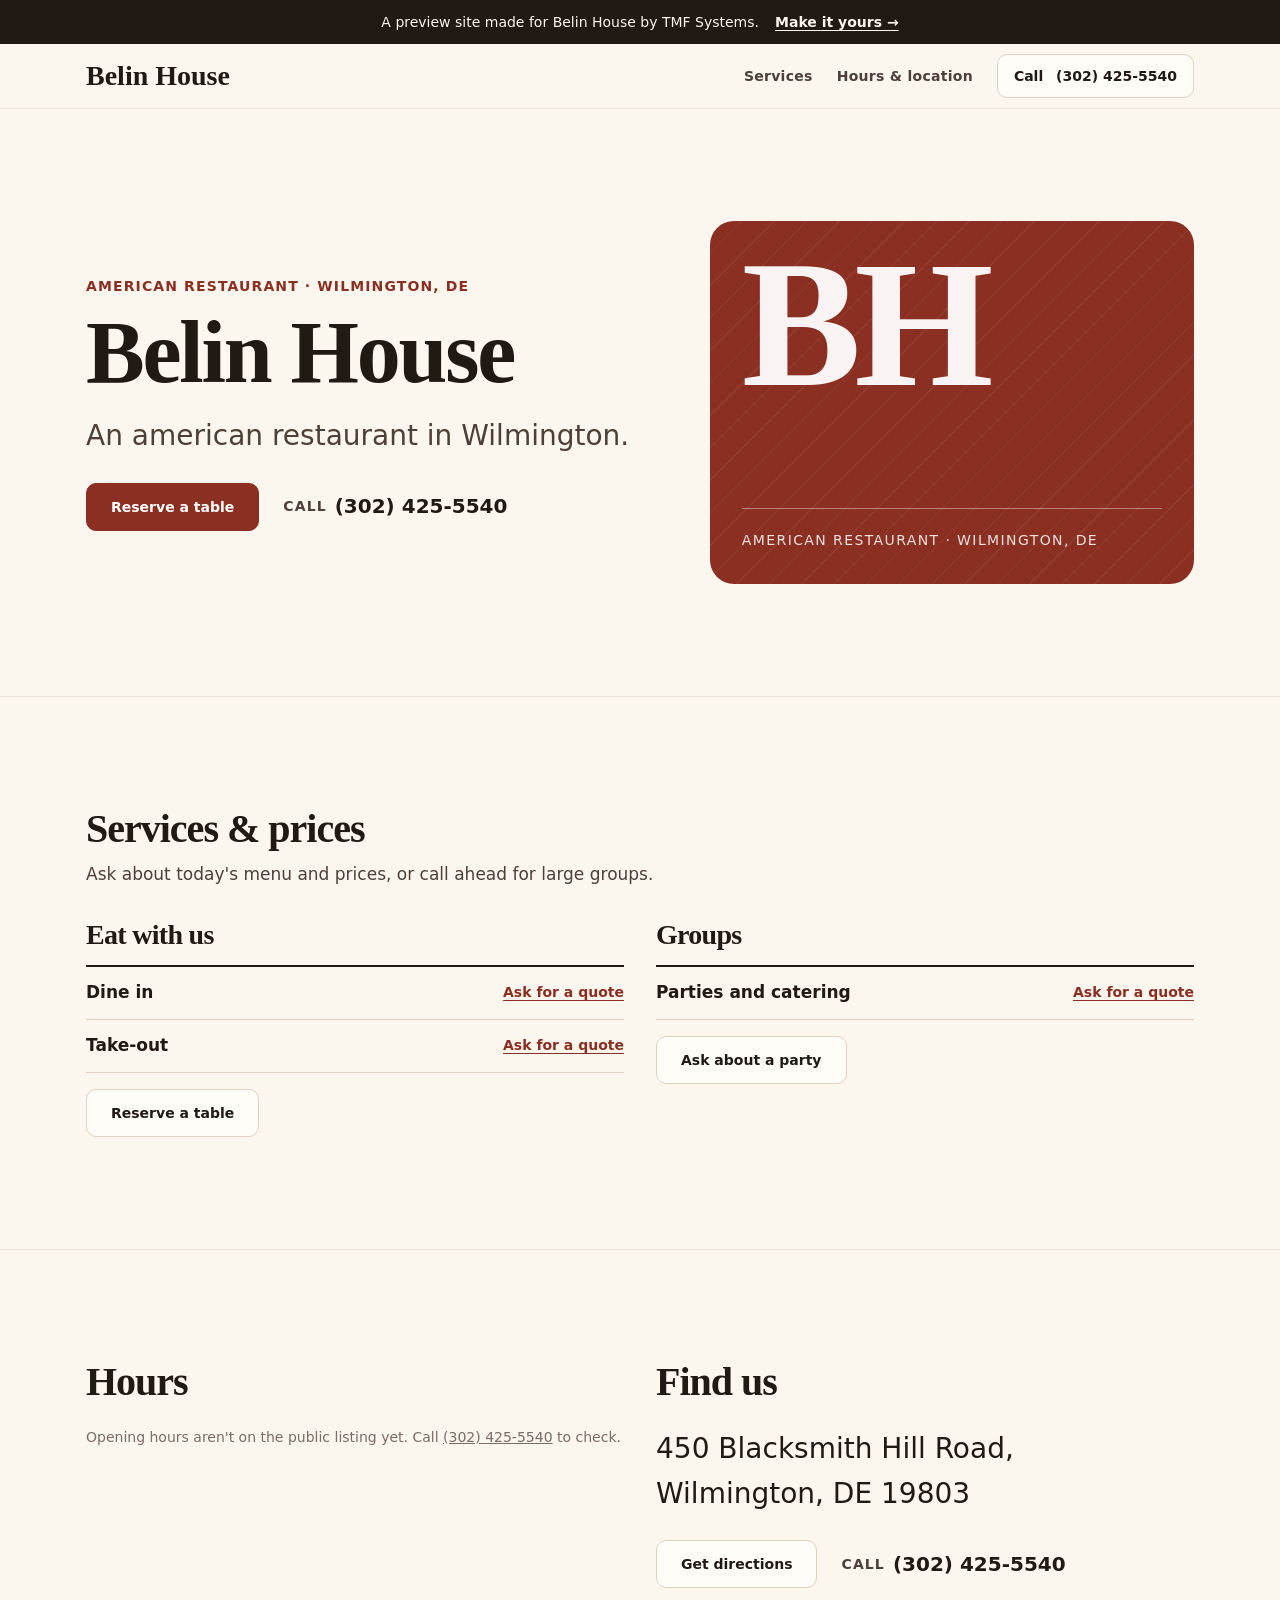
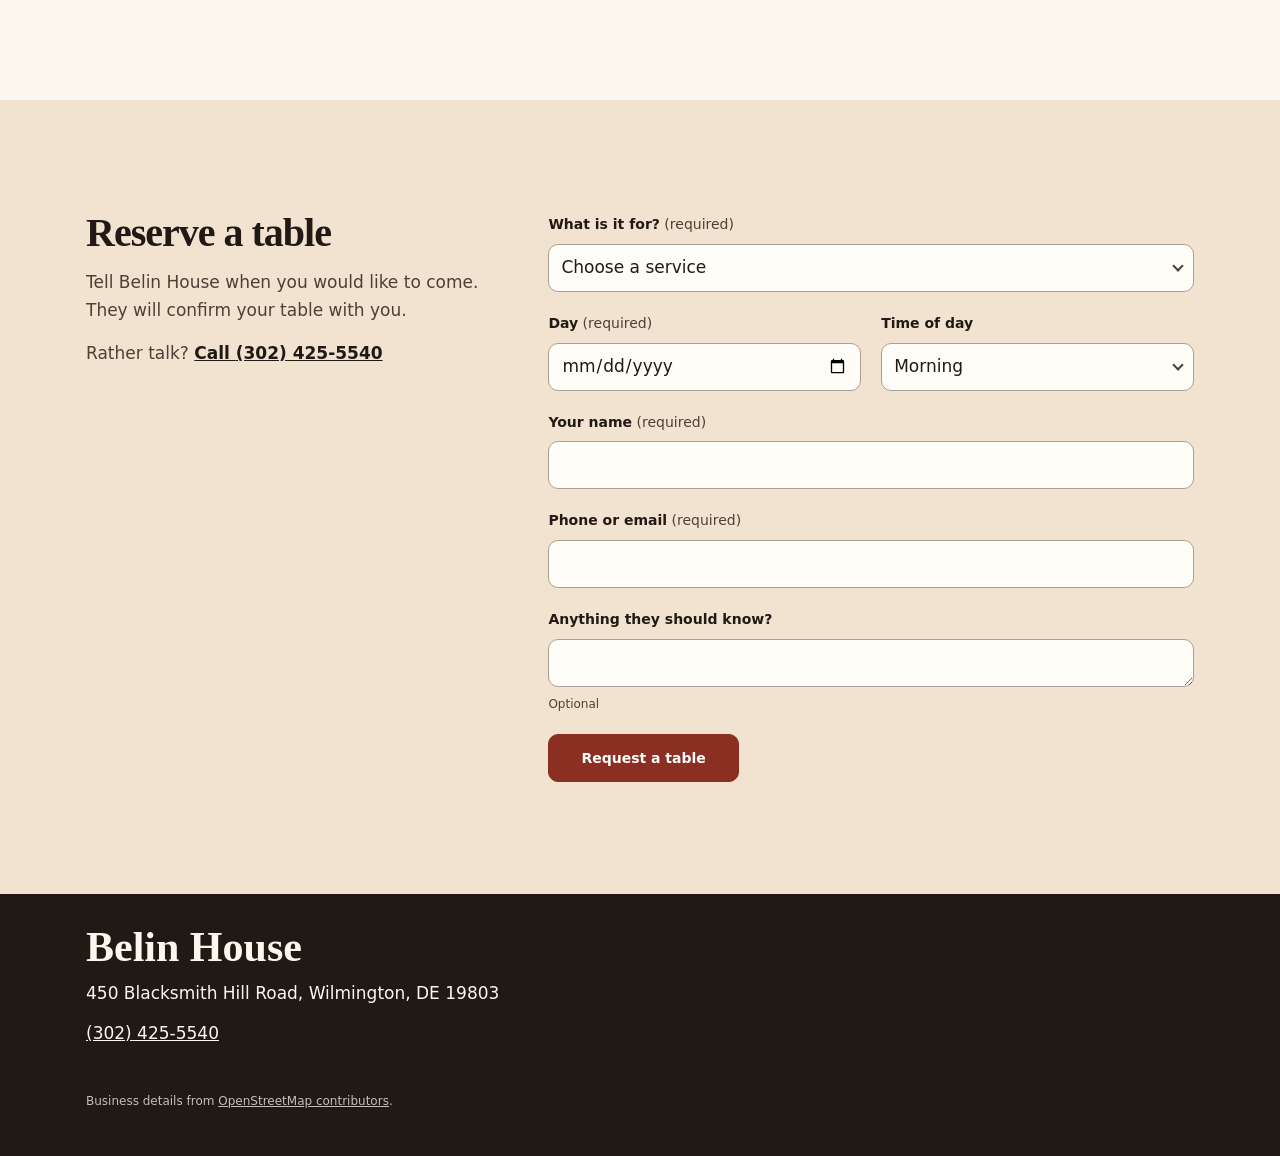
==== belin-house-wilmington/index.html @ ad8a28ee "preview: belin-house-wilmington" ====
<!doctype html>
<html lang="en" data-theme="cafe" style="--lb-accent:#8a2f22;--action-primary:#8a2f22;--action-primary-hover:color-mix(in oklab, #8a2f22, black 14%);--action-primary-active:color-mix(in oklab, #8a2f22, black 24%);--status-info:#8a2f22;--elevation-focus:0 0 0 2px var(--surface-canvas), 0 0 0 4px #8a2f22">
  <head>
    <meta charset="UTF-8" />
    <meta name="viewport" content="width=device-width, initial-scale=1.0" />
    <title>Belin House · American restaurant in Wilmington, DE</title>
    <meta name="description" content="Belin House — An american restaurant in Wilmington. Call (302) 425-5540." />
    <meta property="og:title" content="Belin House" />
    <meta property="og:description" content="Belin House — An american restaurant in Wilmington. Call (302) 425-5540." />
    <meta property="og:type" content="website" />
    <meta name="theme-color" content="#8a2f22" />
    <meta name="robots" content="noindex" />
    <script type="application/ld+json">{"@context":"https://schema.org","@type":"LocalBusiness","name":"Belin House","telephone":"(302) 425-5540","address":{"@type":"PostalAddress","streetAddress":"450 Blacksmith Hill Road","addressLocality":"Wilmington","addressRegion":"DE","postalCode":"19803","addressCountry":"US"},"geo":{"@type":"GeoCoordinates","latitude":39.778536,"longitude":-75.576394},"openingHours":"11:00-15:00"}</script>
    <script type="module" crossorigin src="./assets/index-DdgshmvF.js"></script>
    <link rel="stylesheet" crossorigin href="./assets/index-D8uFccmZ.css">
  </head>
  <body>
    <div id="root"><div class="lb-preview" role="note"><span>A preview site made for <!-- -->Belin House<!-- --> by <!-- -->TMF Systems<!-- -->.</span><a href="mailto:tmfsystems@outlook.com?subject=My%20new%20site%3A%20Belin%20House">Make it yours →</a></div><header class="lb-header"><div class="lb-wrap lb-header-row"><a class="lb-brand" href="#top">Belin House</a><nav aria-label="Sections" class="lb-nav"><a href="#services">Services</a><a href="#visit">Hours &amp; location</a></nav><a class="dl-button lb-header-call" data-variant="secondary" href="tel:+13024255540" aria-label="Call (302) 425-5540">Call<span class="lb-num"> <!-- -->(302) 425-5540</span></a></div></header><main id="top"><section class="lb-hero no-photo" aria-labelledby="hero-title"><div class="lb-wrap lb-hero-grid"><div class="lb-hero-copy"><p class="lb-eyebrow">American restaurant<!-- --> · <!-- -->Wilmington, DE</p><h1 id="hero-title">Belin House</h1><p class="lb-lede">An american restaurant in Wilmington.</p><div class="lb-actions"><a class="dl-button" data-variant="primary" href="#book">Reserve a table</a><a class="lb-phone" href="tel:+13024255540"><span>Call</span> <!-- -->(302) 425-5540</a></div></div><div class="lb-hero-mark" aria-hidden="true"><span class="lb-monogram">BH</span><div class="lb-mark-facts"><small>American restaurant<!-- --> · <!-- -->Wilmington, DE</small></div></div></div></section><section id="services" class="lb-section" aria-labelledby="services-title"><div class="lb-wrap"><div class="lb-section-head"><h2 id="services-title">Services &amp; prices</h2><p class="lb-note">Ask about today&#x27;s menu and prices, or call ahead for large groups.</p></div><div class="lb-groups"><div class="lb-group"><h3>Eat with us</h3><ul class="lb-rows"><li><div><span class="lb-row-name">Dine in</span></div><a class="lb-quote" href="tel:+13024255540">Ask for a quote</a></li><li><div><span class="lb-row-name">Take-out</span></div><a class="lb-quote" href="tel:+13024255540">Ask for a quote</a></li></ul><a class="dl-button" data-variant="secondary" href="#book" data-service="Eat with us">Reserve a table</a></div><div class="lb-group"><h3>Groups</h3><ul class="lb-rows"><li><div><span class="lb-row-name">Parties and catering</span></div><a class="lb-quote" href="tel:+13024255540">Ask for a quote</a></li></ul><a class="dl-button" data-variant="secondary" href="#book" data-service="Groups">Ask about a party</a></div></div></div></section><section id="visit" class="lb-section lb-visit" aria-labelledby="visit-title"><div class="lb-wrap lb-visit-grid"><div><h2 id="visit-title">Hours</h2><p class="lb-missing">Opening hours aren&#x27;t on the public listing yet. <!-- -->Call <a href="tel:+13024255540">(302) 425-5540</a> to check.</p></div><div><h2>Find us</h2><p class="lb-address">450 Blacksmith Hill Road, Wilmington, DE 19803</p><div class="lb-actions"><a class="dl-button" data-variant="secondary" href="https://www.google.com/maps/search/?api=1&amp;query=Belin%20House%20450%20Blacksmith%20Hill%20Road%2C%20Wilmington%2C%20DE%2019803" target="_blank" rel="noopener">Get directions</a><a class="lb-phone" href="tel:+13024255540"><span>Call</span> <!-- -->(302) 425-5540</a></div></div></div></section><section id="book" class="lb-section lb-book" aria-labelledby="book-title"><div class="lb-wrap lb-book-grid"><div><h2 id="book-title">Reserve a table</h2><p>Tell Belin House when you would like to come. They will confirm your table with you.</p><p class="lb-fallback">Rather talk? <a href="tel:+13024255540">Call <!-- -->(302) 425-5540</a></p></div><form class="lb-form" noValidate=""><div class="dl-form-field" data-required=""><label for="_R_db_">What is it for?</label><div class="dl-select"><select id="_R_db_"><option value="" selected="">Choose a service</option><option>Dine in</option><option>Take-out</option><option>Parties and catering</option></select></div></div><div class="lb-form-pair"><div class="dl-form-field" data-required=""><label for="_R_4lb_">Day</label><input class="dl-input" type="date" id="_R_4lb_" value=""/></div><div class="dl-form-field"><label for="_R_8lb_">Time of day</label><div class="dl-select"><select id="_R_8lb_"><option selected="">Morning</option><option>Afternoon</option><option>Evening</option></select></div></div></div><div class="dl-form-field" data-required=""><label for="_R_tb_">Your name</label><input class="dl-input" autoComplete="name" id="_R_tb_" value=""/></div><div class="dl-form-field" data-required=""><label for="_R_15b_">Phone or email</label><input class="dl-input" autoComplete="tel" inputMode="tel" id="_R_15b_" value=""/></div><div class="dl-form-field"><label for="_R_1db_">Anything they should know?</label><textarea class="dl-textarea" rows="3" id="_R_1db_" aria-describedby="_R_1db_-hint"></textarea><p class="dl-form-field-hint" id="_R_1db_-hint">Optional</p></div><button class="dl-button" data-variant="primary" type="submit">Request a table</button></form></div></section></main><footer class="lb-footer"><div class="lb-wrap lb-footer-grid"><div><p class="lb-brand">Belin House</p><p>450 Blacksmith Hill Road, Wilmington, DE 19803</p><p><a href="tel:+13024255540">(302) 425-5540</a></p></div><p class="lb-sources">Business details from <span><a href="https://www.openstreetmap.org/way/1054022307" rel="noopener">OpenStreetMap contributors</a></span>.</p></div></footer><nav class="lb-sticky" aria-label="Quick actions"><a class="dl-button" data-variant="primary" href="#book">Reserve</a><a class="dl-button" data-variant="secondary" href="tel:+13024255540">Call</a></nav></div>
    <script id="site-data" type="application/json">{"slug":"belin-house-wilmington","name":"Belin House","kind":"American restaurant","tagline":"An american restaurant in Wilmington.","area":"Wilmington, DE","theme":"cafe","accent":"#8a2f22","phone":"(302) 425-5540","address":{"street":"450 Blacksmith Hill Road","city":"Wilmington","region":"DE","postcode":"19803"},"geo":{"lat":39.778536,"lon":-75.576394},"hours":[],"openingHoursSpec":"11:00-15:00","services":[{"group":"Eat with us","items":[{"name":"Dine in"},{"name":"Take-out"}],"cta":"Reserve a table"},{"group":"Groups","items":[{"name":"Parties and catering"}],"cta":"Ask about a party"}],"servicesDrafted":true,"quoteNote":"Ask about today's menu and prices, or call ahead for large groups.","action":{"label":"Reserve a table","short":"Reserve","heading":"Reserve a table","intro":"Tell {name} when you would like to come. They will confirm your table with you.","submit":"Request a table","need":"What is it for?"},"reviews":[],"socials":[],"mode":"preview","claim":{"label":"Make it yours →","href":"mailto:tmfsystems@outlook.com?subject=My%20new%20site%3A%20Belin%20House","by":"TMF Systems"},"sources":[{"label":"OpenStreetMap contributors","url":"https://www.openstreetmap.org/way/1054022307"}],"builtAt":"2026-10-07"}</script>
  </body>
</html>
---- belin-house-wilmington/assets/index-D8uFccmZ.css ----
:root{--lightningcss-light:initial;--lightningcss-dark: ;color-scheme:light;--surface-canvas:#fbf7f2;--surface-base:#fff;--surface-raised:#fff;--surface-overlay:#fff;--text-primary:#2a211b;--text-secondary:#665948;--text-muted:#97897a;--text-disabled:#bfb2a2;--text-inverse:#fbf7f2;--text-on-raised:#2a211b;--border-subtle:#ebe1d5;--border-default:#dfd3c4;--border-strong:oklab(71.8404% .0076531 .0211141);--action-primary:#b4552e;--action-primary-text:#fff;--action-primary-hover:#9c4826;--action-primary-active:#843c1f;--action-secondary:#fff;--action-secondary-text:#2a211b;--action-destructive:#a83226;--action-destructive-text:#fff;--status-success:#2f6b45;--status-warning:#8a5a00;--status-error:#a83226;--status-info:#b4552e;--space-1:4px;--space-2:8px;--space-3:12px;--space-4:16px;--space-5:20px;--space-6:24px;--space-7:32px;--space-8:32px;--radius-small:8px;--radius-medium:16px;--radius-large:16px;--radius-pill:9999px;--type-display:64px;--type-title:26px;--type-heading:20px;--type-body:16px;--type-label:13px;--type-caption:12px;--type-leading-body:1.65;--type-leading-tight:1.2;--type-tracking-display:-.01em;--type-font-display:"Figtree", system-ui, -apple-system, "Segoe UI", sans-serif;--type-font-body:"Figtree", system-ui, -apple-system, "Segoe UI", sans-serif;--type-font-mono:"IBM Plex Mono", ui-monospace, "SF Mono", Menlo, Consolas, monospace;--elevation-flat:none;--elevation-ring:0 0 0 1px #dfd3c4;--elevation-raised:0 1px 2px #2a211b0d, 0 8px 24px #2a211b12;--elevation-focus:0 0 0 2px #fbf7f2, 0 0 0 4px #b4552e;--motion-fast:.16s;--motion-base:.26s;--motion-easing:ease-out;--control-height:40px;--row-height:48px;--panel-padding:24px;--layout-container-max:1200px;--layout-gutter-desktop:40px;--layout-gutter-tablet:32px;--layout-gutter-phone:20px;--layout-section-y-desktop:72px;--layout-section-y-tablet:56px;--layout-section-y-phone:40px;--stroke-width:1px;--stroke-strong:2px;--stroke-color:#dfd3c4;--shadow-signature:none;--shadow-signature-hover:none;--effect-blur:none;--effect-glow:none;--viz-1:#b4552e;--viz-2:#22a086;--viz-3:#8f931f;--viz-4:#862dd2;--viz-5:#d22da2;--viz-6:#27a022;--viz-grid:#ebe1d5;--viz-axis:#97897a;--icon-size-small:16px;--icon-size-medium:20px;--icon-size-large:24px;--icon-stroke:1.75;--bg:#fbf7f2;--surface:#fff;--surface-warm:#fff;--fg:#2a211b;--fg-2:#665948;--muted:#97897a;--meta:#bfb2a2;--border:#dfd3c4;--border-soft:#ebe1d5;--accent:#b4552e;--accent-on:#fff;--accent-hover:#9c4826;--accent-active:#843c1f;--success:#2f6b45;--warn:#8a5a00;--danger:#a83226;--font-display:"Figtree", system-ui, -apple-system, "Segoe UI", sans-serif;--font-body:"Figtree", system-ui, -apple-system, "Segoe UI", sans-serif;--font-mono:"IBM Plex Mono", ui-monospace, "SF Mono", Menlo, Consolas, monospace;--text-xs:12px;--text-sm:13px;--text-base:16px;--text-lg:17px;--text-xl:20px;--text-2xl:26px;--text-3xl:36px;--text-4xl:64px;--leading-body:1.65;--leading-tight:1.2;--tracking-display:-.01em;--space-12:48px;--radius-sm:8px;--radius-md:16px;--radius-lg:16px;--elev-flat:none;--elev-ring:0 0 0 1px #dfd3c4;--elev-raised:0 1px 2px #2a211b0d, 0 8px 24px #2a211b12;--focus-ring:0 0 0 2px #fbf7f2, 0 0 0 4px #b4552e;--ease-standard:ease-out;--container-max:1200px;--container-gutter-desktop:40px;--container-gutter-tablet:32px;--container-gutter-phone:20px;--section-y-desktop:72px;--section-y-tablet:56px;--section-y-phone:40px}*,:before,:after{box-sizing:border-box}:where(html){color-scheme:inherit;-webkit-text-size-adjust:100%}:where(body){background:var(--surface-canvas);color:var(--text-primary);font-family:var(--type-font-body);font-size:var(--type-body);line-height:var(--type-leading-body);margin:0}:where(h1,h2,h3,h4){font-family:var(--type-font-display);line-height:var(--type-leading-tight);margin:0}:where(h1){font-size:var(--type-title);letter-spacing:var(--type-tracking-display)}:where(h2){font-size:var(--type-heading)}:where(h3,h4){font-size:var(--type-body);font-weight:600}:where(p){margin:0}:where(code,kbd,pre){font-family:var(--type-font-mono)}:where(:focus-visible){outline:2px solid var(--action-primary);outline-offset:2px}:where(.dl-visually-hidden){clip:rect(0 0 0 0);white-space:nowrap;width:1px;height:1px;margin:-1px;position:absolute;overflow:hidden}.dl-num{font-variant-numeric:tabular-nums}@media (prefers-reduced-motion:reduce){*,:before,:after{scroll-behavior:auto!important;transition-duration:.01ms!important;animation-duration:.01ms!important;animation-iteration-count:1!important}}.dl-accordion{interpolate-size:allow-keywords;border:var(--stroke-width) solid var(--stroke-color);border-radius:var(--radius-medium);background:var(--surface-base);min-width:0;box-shadow:var(--shadow-signature);--_rule:var(--border-subtle);display:grid;overflow:clip}.dl-accordion[data-variant=flush]{border-width:var(--stroke-width) 0;box-shadow:none;background:0 0;border-radius:0}.dl-accordion>details+details{border-top:var(--stroke-width) solid var(--_rule)}.dl-accordion summary{justify-content:space-between;align-items:center;gap:var(--space-3);min-height:var(--control-height);padding:var(--space-3) var(--space-4);color:var(--text-primary);cursor:pointer;transition:background-color var(--motion-fast) var(--motion-easing);font-weight:600;list-style:none;display:flex}.dl-accordion summary::-webkit-details-marker{display:none}.dl-accordion summary:after{content:"";width:.5em;height:.5em;transition:transform var(--motion-base) var(--motion-easing);border-bottom:2px solid;border-right:2px solid;flex:none;transform:translateY(-25%)rotate(45deg)}.dl-accordion details[open]>summary:after{transform:translateY(25%)rotate(-135deg)}.dl-accordion summary:hover{background:var(--surface-raised)}.dl-accordion summary:focus-visible{outline:2px solid var(--action-primary);outline-offset:-2px}.dl-accordion-meta{text-align:end;color:var(--text-secondary);font-weight:400;font-size:var(--type-label);flex:1}.dl-accordion-body{gap:var(--space-3);padding:0 var(--space-4) var(--space-4);color:var(--text-secondary);max-width:70ch;display:grid}.dl-accordion details::details-content{block-size:0;transition:block-size var(--motion-base) var(--motion-easing), content-visibility var(--motion-base) allow-discrete;overflow:clip}.dl-accordion details[open]::details-content{block-size:auto}@media (pointer:coarse){.dl-accordion summary{min-height:max(44px, var(--control-height))}}@container not style(--stroke-width:1px){.dl-accordion{--_rule:var(--stroke-color)}}@container not style(--effect-glow:none){.dl-accordion summary:focus-visible{box-shadow:inset var(--effect-glow)}}.dl-activity-feed{--_rule:var(--border-subtle);gap:var(--space-3);min-width:0;display:grid}.dl-activity-feed>header{justify-content:space-between;align-items:center;gap:var(--space-2) var(--space-3);flex-wrap:wrap;display:flex}.dl-activity-feed>header :where(h2,h3){font-size:var(--type-heading)}.dl-activity-feed [role=feed]{min-width:0;margin:0;padding:0;display:grid}.dl-activity-feed [role=feed][aria-busy=true]{cursor:progress}.dl-activity-item{gap:var(--space-1) var(--space-3);padding:var(--space-3);border-radius:var(--radius-small);color:var(--text-primary);grid-template-columns:auto minmax(0,1fr);display:grid;position:relative}.dl-activity-item+.dl-activity-item{border-top:var(--stroke-width) solid var(--_rule)}.dl-activity-item:focus-visible{outline:2px solid var(--action-primary);outline-offset:-2px;background:var(--surface-raised)}.dl-activity-item:hover{background:color-mix(in oklab, var(--surface-raised) 60%, transparent)}.dl-activity-item[data-unread]:before{content:"";left:0;top:var(--space-3);bottom:var(--space-3);border-radius:var(--radius-pill);background:var(--action-primary);width:2px;position:absolute}.dl-activity-item .dl-activity-avatar{width:var(--control-height);height:var(--control-height);background:var(--surface-raised);color:var(--text-primary);font-size:var(--type-caption);text-transform:uppercase;border:var(--stroke-width) solid var(--_rule);border-radius:50%;grid-row:span 3;place-items:center;font-weight:600;display:grid}.dl-activity-item .dl-activity-avatar[data-kind=system]{background:color-mix(in oklab, var(--action-primary) 14%, var(--surface-base))}.dl-activity-item .dl-activity-avatar[data-kind=error]{background:color-mix(in oklab, var(--status-error) 16%, var(--surface-base))}.dl-activity-item .dl-activity-text{overflow-wrap:anywhere;min-width:0}.dl-activity-item .dl-activity-text strong{font-weight:600}.dl-activity-item .dl-activity-text a{color:var(--text-primary);text-decoration:underline;-webkit-text-decoration-color:var(--border-strong);text-decoration-color:var(--border-strong);text-underline-offset:.2em}.dl-activity-item .dl-activity-text a:hover{text-decoration-color:currentColor}.dl-activity-item .dl-activity-meta{gap:var(--space-1) var(--space-2);font-size:var(--type-caption);color:var(--text-secondary);flex-wrap:wrap;display:flex}.dl-activity-item time{font-variant-numeric:tabular-nums}.dl-activity-item .dl-activity-quote{margin:var(--space-1) 0 0;padding:var(--space-2) var(--space-3);border-left:max(2px, var(--stroke-width)) solid var(--stroke-color);border-radius:0 var(--radius-small) var(--radius-small) 0;background:var(--surface-base);color:var(--text-secondary);overflow-wrap:anywhere}.dl-activity-feed .dl-activity-more{justify-self:center}.dl-activity-feed[data-density=compact] .dl-activity-item{padding:var(--space-2)}.dl-activity-feed[data-density=compact] .dl-activity-avatar{width:var(--space-6);height:var(--space-6);grid-row:span 2}@media (pointer:coarse){.dl-activity-item{min-height:44px}}@media (width<=480px){.dl-activity-feed .dl-activity-more{justify-self:stretch}}.dl-activity-feed [data-feed-more][hidden]{display:none}@container not style(--stroke-width:1px){.dl-activity-feed{--_rule:var(--stroke-color)}}@container not style(--effect-glow:none){.dl-activity-item:focus-visible{box-shadow:inset var(--effect-glow)}}.dl-aspect-ratio{--_ratio:16 / 9;aspect-ratio:var(--_ratio);background:var(--surface-base);inline-size:100%;color:var(--text-secondary);border-radius:var(--radius-medium);text-align:center;place-items:center;margin:0;display:grid;position:relative;overflow:hidden}.dl-aspect-ratio>:is(img,video,iframe,svg,canvas,picture,object){object-fit:cover;border:0;block-size:100%;inline-size:100%;position:absolute;inset:0}.dl-aspect-ratio>picture>img{object-fit:cover;block-size:100%;inline-size:100%}.dl-aspect-ratio[data-fit=contain]>:is(img,video,picture>img){object-fit:contain}.dl-aspect-ratio[data-ratio="1:1"]{--_ratio:1}.dl-aspect-ratio[data-ratio="4:3"]{--_ratio:4 / 3}.dl-aspect-ratio[data-ratio="3:2"]{--_ratio:3 / 2}.dl-aspect-ratio[data-ratio="16:9"]{--_ratio:16 / 9}.dl-aspect-ratio[data-ratio="21:9"]{--_ratio:21 / 9}.dl-aspect-ratio[data-ratio="3:4"]{--_ratio:3 / 4}.dl-aspect-ratio[data-ratio="9:16"]{--_ratio:9 / 16}.dl-aspect-ratio[data-radius=none]{border-radius:0}.dl-aspect-ratio[data-radius=large]{border-radius:var(--radius-large)}.dl-aspect-ratio:not(:has(>:is(img,video,iframe,svg,canvas,picture,object))){border:var(--stroke-width) dashed var(--border-strong);padding:var(--space-4);font-size:var(--type-label)}.dl-aspect-ratio>iframe:focus-visible,.dl-aspect-ratio>video:focus-visible{outline:2px solid var(--action-primary);outline-offset:-2px}@container not style(--stroke-width:1px){.dl-aspect-ratio{outline:var(--stroke-width) solid var(--stroke-color);outline-offset:calc(-1 * var(--stroke-width))}.dl-aspect-ratio:not(:has(>:is(img,video,iframe,svg,canvas,picture,object))){border-color:var(--stroke-color);outline:0}}@container not style(--shadow-signature:none){.dl-aspect-ratio{box-shadow:var(--shadow-signature)}}.dl-avatar{--_size:var(--control-height);--_tone:var(--action-primary);width:var(--_size);height:var(--_size);background:color-mix(in oklab, var(--_tone) 18%, var(--surface-raised));color:var(--text-primary);font-family:var(--type-font-body);font-size:var(--type-label);text-transform:uppercase;-webkit-user-select:none;user-select:none;vertical-align:middle;border-radius:50%;flex:none;place-items:center;font-weight:600;line-height:1;display:inline-grid;position:relative}.dl-avatar>img{object-fit:cover;border-radius:50%;grid-area:1/1;width:100%;height:100%}.dl-avatar>.dl-avatar-initials{grid-area:1/1}.dl-avatar[data-fallback]>img{display:none}.dl-avatar[data-size=small]{--_size:var(--space-6);font-size:var(--type-caption)}.dl-avatar[data-size=large]{--_size:calc(var(--control-height) + var(--space-5));font-size:var(--type-body)}.dl-avatar[data-shape=square],.dl-avatar[data-shape=square]>img{border-radius:var(--radius-medium)}.dl-avatar[data-tone=success]{--_tone:var(--status-success)}.dl-avatar[data-tone=warning]{--_tone:var(--status-warning)}.dl-avatar[data-tone=error]{--_tone:var(--status-error)}.dl-avatar[data-tone=info]{--_tone:var(--status-info)}.dl-avatar[data-tone=neutral]{--_tone:var(--text-muted)}.dl-avatar[data-status]:after{content:"";width:calc(var(--_size) / 4);height:calc(var(--_size) / 4);min-width:var(--space-2);min-height:var(--space-2);border:2px solid var(--surface-raised);background:var(--text-muted);border-radius:50%;position:absolute;bottom:0;right:0}.dl-avatar[data-status=online]:after{background:var(--status-success)}.dl-avatar[data-status=busy]:after{background:var(--status-error)}.dl-avatar[data-status=away]:after{background:var(--status-warning)}.dl-avatar-group{flex-wrap:nowrap;align-items:center;display:inline-flex}.dl-avatar-group>.dl-avatar{box-shadow:0 0 0 2px var(--surface-raised)}.dl-avatar-group>.dl-avatar+.dl-avatar{margin-inline-start:calc(var(--space-2) * -1)}.dl-avatar-group>.dl-avatar[data-more]{--_tone:var(--text-muted);font-variant-numeric:tabular-nums;text-transform:none}@container not style(--stroke-width:1px){.dl-avatar{box-shadow:0 0 0 calc(var(--stroke-width) - 1px) var(--stroke-color)}}.dl-badge{--_tone:var(--text-muted);max-width:100%;padding:var(--space-1) var(--space-2);border:var(--stroke-width) solid color-mix(in oklab, var(--_tone) 35%, transparent);border-radius:var(--radius-pill);background:color-mix(in oklab, var(--_tone) 12%, var(--surface-raised));color:color-mix(in oklab, var(--_tone) 40%, var(--text-primary));font-family:var(--type-font-body);font-size:var(--type-caption);white-space:nowrap;text-overflow:ellipsis;vertical-align:middle;font-weight:600;line-height:1;display:inline-block;overflow:hidden}.dl-badge[data-tone=info]{--_tone:var(--status-info)}.dl-badge[data-tone=success]{--_tone:var(--status-success)}.dl-badge[data-tone=warning]{--_tone:var(--status-warning)}.dl-badge[data-tone=error]{--_tone:var(--status-error)}.dl-badge[data-tone=accent]{--_tone:var(--action-primary)}.dl-badge[data-variant=outline]{border-color:var(--_tone);background:0 0}.dl-badge[data-dot]:before{content:"";vertical-align:middle;width:var(--space-2);height:var(--space-2);margin-inline-end:var(--space-1);background:var(--_tone);border-radius:50%;margin-top:-2px;display:inline-block}.dl-badge[data-count]{--_tone:var(--action-primary);text-align:center;min-width:var(--space-5);padding:var(--space-1);background:var(--action-primary);border-color:var(--action-primary);color:var(--action-primary-text);font-variant-numeric:tabular-nums}@container not style(--stroke-width:1px){.dl-badge,.dl-badge[data-variant],.dl-badge[data-count]{border-color:var(--stroke-color)}}.dl-banner{--_accent:var(--status-info);align-items:flex-start;gap:var(--space-3);padding:var(--space-3) var(--space-3) var(--space-3) var(--space-4);border:var(--stroke-width) solid color-mix(in oklab, var(--_accent) 45%, var(--border-default));border-radius:var(--radius-medium);background:color-mix(in oklab, var(--_accent) 9%, var(--surface-base));color:var(--text-primary);box-shadow:var(--shadow-signature);flex-wrap:wrap;display:flex}.dl-banner[data-variant=success]{--_accent:var(--status-success)}.dl-banner[data-variant=warning]{--_accent:var(--status-warning)}.dl-banner[data-variant=error]{--_accent:var(--status-error)}.dl-banner[data-layout=page]{border-width:0 0 var(--stroke-width);box-shadow:none;border-radius:0}.dl-banner[hidden]{display:none}.dl-banner-icon{width:20px;height:20px;margin-top:var(--space-2);color:var(--_accent);flex:none}.dl-banner-content{gap:var(--space-1);min-width:0;padding-top:var(--space-2);overflow-wrap:anywhere;flex:240px;display:grid}.dl-banner-title{font-weight:600}.dl-banner-content>p:not(.dl-banner-title){max-width:70ch}.dl-banner-actions{align-items:center;gap:var(--space-2);flex-wrap:wrap;display:flex}.dl-banner>.dl-banner-dismiss{flex:none}@media (width<=640px){.dl-banner{grid-template-columns:auto 1fr auto;display:grid}.dl-banner-icon{grid-column:1}.dl-banner-content{grid-column:2}.dl-banner>.dl-banner-dismiss{grid-area:1/3}.dl-banner-actions{grid-column:1/-1}.dl-banner-actions .dl-button{flex:auto}}@container not style(--stroke-width:1px){.dl-banner{border-color:var(--stroke-color)}}.dl-breadcrumb{min-width:0;font-size:var(--type-label)}.dl-breadcrumb>ol{align-items:center;gap:0 var(--space-1);flex-wrap:wrap;min-width:0;margin:0;padding:0;list-style:none;display:flex}.dl-breadcrumb li{align-items:center;gap:var(--space-1);min-width:0;display:inline-flex}.dl-breadcrumb li+li:before{content:"/" / "";color:var(--text-muted);padding-inline:var(--space-1)}.dl-breadcrumb a,.dl-breadcrumb [aria-current=page]{min-height:var(--control-height);padding:0 var(--space-1);border-radius:var(--radius-small);text-overflow:ellipsis;white-space:nowrap;align-items:center;min-width:0;max-width:32ch;display:inline-flex;overflow:hidden}.dl-breadcrumb a{color:var(--text-secondary);transition:color var(--motion-fast) var(--motion-easing), background-color var(--motion-fast) var(--motion-easing);text-decoration:none}.dl-breadcrumb a:hover{color:var(--text-primary);text-underline-offset:.2em;text-decoration:underline}.dl-breadcrumb a:focus-visible{outline:2px solid var(--action-primary);outline-offset:0;color:var(--text-primary)}.dl-breadcrumb [aria-current=page]{line-height:var(--control-height);color:var(--text-primary);font-weight:600;display:block}@media (pointer:coarse){.dl-breadcrumb a{min-height:max(44px, var(--control-height))}}@media (width<=640px){.dl-breadcrumb li:not(:nth-last-child(-n+2)){display:none}.dl-breadcrumb li:nth-last-child(2):before{content:none}.dl-breadcrumb li:nth-last-child(2) a:before{content:"‹" / "";font-size:var(--type-body);margin-inline-end:var(--space-1)}.dl-breadcrumb li:only-child a:before{content:none}.dl-breadcrumb a,.dl-breadcrumb [aria-current=page]{max-width:100%}.dl-breadcrumb li:nth-last-child(2){flex:none;max-width:45%}.dl-breadcrumb li:last-child{flex:1 1 0}}@container not style(--effect-glow:none){.dl-breadcrumb a:focus-visible{box-shadow:var(--effect-glow)}}.dl-button{--_bg:var(--action-secondary);--_fg:var(--action-secondary-text);--_border:var(--stroke-color);--_sig:var(--shadow-signature);justify-content:center;align-items:center;gap:var(--space-2);min-height:var(--control-height);min-width:var(--control-height);padding:0 var(--space-4);border:var(--stroke-width) solid var(--_border);border-radius:var(--radius-small);background:var(--_bg);color:var(--_fg);box-shadow:var(--_sig);font:inherit;font-size:var(--type-label);white-space:nowrap;cursor:pointer;transition:background-color var(--motion-fast) var(--motion-easing), border-color var(--motion-fast) var(--motion-easing), box-shadow var(--motion-fast) var(--motion-easing);font-weight:600;line-height:1;text-decoration:none;display:inline-flex}.dl-button:hover{--_border:color-mix(in oklab, var(--stroke-color), var(--text-primary) 25%);--_sig:var(--shadow-signature-hover)}.dl-button:active{transform:translateY(1px)}.dl-button:focus-visible{outline:2px solid var(--action-primary);outline-offset:2px}.dl-button[data-variant=primary]{--_bg:var(--action-primary);--_fg:var(--action-primary-text);--_border:var(--action-primary)}.dl-button[data-variant=primary]:hover{--_bg:var(--action-primary-hover);--_border:var(--action-primary-hover)}.dl-button[data-variant=primary]:active{--_bg:var(--action-primary-active)}.dl-button[data-variant=ghost]{--_bg:transparent;--_border:transparent;--_fg:var(--text-primary);--_sig:none}.dl-button[data-variant=ghost]:hover{--_bg:var(--surface-raised);--_sig:none}.dl-button[data-variant=destructive]{--_bg:var(--action-destructive);--_fg:var(--action-destructive-text);--_border:var(--action-destructive)}.dl-button[data-size=small]{min-height:calc(var(--control-height) - var(--space-2));padding:0 var(--space-3)}.dl-button[data-icon-only]{width:var(--control-height);padding:0}.dl-button:disabled,.dl-button[aria-disabled=true]{opacity:.5;cursor:not-allowed;transform:none}.dl-button[aria-busy=true]{cursor:progress}.dl-button[aria-busy=true]:before{content:"";border:2px solid;border-right-color:#0000;border-radius:50%;width:1em;height:1em;animation:.8s linear infinite dl-spin}@keyframes dl-spin{to{transform:rotate(360deg)}}@media (pointer:coarse){.dl-button{min-height:max(44px, var(--control-height))}.dl-button[data-icon-only]{min-width:max(44px, var(--control-height))}}.dl-button:is(:disabled,[aria-disabled=true]){--_sig:var(--shadow-signature)}@container not style(--shadow-signature:none){.dl-button{transition:background-color var(--motion-fast) var(--motion-easing), border-color var(--motion-fast) var(--motion-easing), box-shadow var(--motion-fast) var(--motion-easing), transform var(--motion-fast) var(--motion-easing)}.dl-button:not([data-variant=ghost],:disabled,[aria-disabled=true]):hover{transform:translate(-2px,-2px)}.dl-button:not([data-variant=ghost],:disabled,[aria-disabled=true]):active{--_sig:none;transform:translate(4px,4px)}}@container not style(--stroke-width:1px){.dl-button:is([data-variant=primary],[data-variant=destructive]),.dl-button[data-variant=primary]:hover{--_border:var(--stroke-color)}}@container not style(--effect-glow:none){.dl-button:focus-visible{box-shadow:var(--effect-glow)}}.dl-card{--_bg:var(--surface-base);--_border:var(--border-subtle);--_pad:var(--panel-padding);gap:var(--space-3);min-width:0;padding:var(--_pad);border:var(--stroke-width) solid var(--_border);border-radius:var(--radius-medium);background:var(--_bg);color:var(--text-primary);box-shadow:var(--elevation-flat);-webkit-backdrop-filter:var(--effect-blur);backdrop-filter:var(--effect-blur);transition:border-color var(--motion-fast) var(--motion-easing), box-shadow var(--motion-fast) var(--motion-easing);flex-direction:column;display:flex;position:relative}.dl-card[data-variant=raised]{--_bg:var(--surface-raised);box-shadow:var(--elevation-raised)}.dl-card[data-variant=outline]{--_bg:transparent;--_border:var(--stroke-color)}.dl-card[data-padding=compact]{--_pad:var(--space-3);gap:var(--space-2)}.dl-card[data-padding=none]{--_pad:0}.dl-card>header{justify-content:space-between;align-items:flex-start;gap:var(--space-3);min-width:0;display:flex}.dl-card>header>:first-child{gap:var(--space-1);min-width:0;display:grid}.dl-card :where(h2,h3,h4){font-size:var(--type-body);overflow-wrap:anywhere;font-weight:600}.dl-card .dl-card-meta{color:var(--text-secondary);font-size:var(--type-caption)}.dl-card .dl-card-body{align-content:start;gap:var(--space-2);color:var(--text-secondary);overflow-wrap:anywhere;flex:1;display:grid}.dl-card>footer{align-items:center;gap:var(--space-2);padding-top:var(--space-3);border-top:1px solid var(--border-subtle);flex-wrap:wrap;display:flex}.dl-card>footer[data-align=end]{justify-content:flex-end}.dl-card .dl-card-media{margin:calc(-1 * var(--_pad)) calc(-1 * var(--_pad)) 0;border-radius:var(--radius-medium) var(--radius-medium) 0 0;overflow:hidden}.dl-card .dl-card-media>:is(img,video,svg){width:100%;height:auto;display:block}.dl-card .dl-card-link{min-height:var(--control-height);color:inherit;border-radius:var(--radius-small);align-items:center;text-decoration:none;display:inline-flex}.dl-card .dl-card-link:after{content:"";border-radius:var(--radius-medium);position:absolute;inset:0}.dl-card .dl-card-link:hover{text-decoration:underline}.dl-card .dl-card-link:focus-visible{outline:2px solid var(--action-primary);outline-offset:2px}.dl-card:has(.dl-card-link) :is(button,a:not(.dl-card-link),input,select,textarea,summary){z-index:1;position:relative}.dl-card:has(.dl-card-link):hover{--_border:color-mix(in oklab, var(--stroke-color), var(--text-primary) 25%);box-shadow:var(--elevation-raised)}.dl-card:has(.dl-card-link:focus-visible){--_border:var(--action-primary)}.dl-card:has(.dl-card-link:active){transform:translateY(1px)}.dl-card[aria-current=true],.dl-card[data-selected]{--_border:var(--action-primary);box-shadow:var(--elevation-focus)}.dl-card[aria-disabled=true]{opacity:.6}.dl-card[aria-disabled=true] .dl-card-link{pointer-events:none}.dl-card[aria-busy=true]{cursor:progress}.dl-card-grid{gap:var(--space-4);grid-template-columns:repeat(auto-fill,minmax(min(100%,260px),1fr));display:grid}@media (pointer:coarse){.dl-card .dl-card-link{min-height:max(44px, var(--control-height));min-width:44px}}@container not style(--stroke-width:1px){.dl-card{--_border:var(--stroke-color)}.dl-card>footer{border-top:var(--stroke-width) solid var(--stroke-color)}}@container not style(--shadow-signature:none){.dl-card,.dl-card[data-variant]{box-shadow:var(--shadow-signature);transition:border-color var(--motion-fast) var(--motion-easing), box-shadow var(--motion-fast) var(--motion-easing), transform var(--motion-fast) var(--motion-easing)}.dl-card:has(.dl-card-link):hover{box-shadow:var(--shadow-signature-hover);transform:translate(-2px,-2px)}.dl-card:has(.dl-card-link:active){box-shadow:none;transform:translate(4px,4px)}.dl-card[aria-current=true],.dl-card[data-selected]{box-shadow:var(--shadow-signature), var(--elevation-focus)}}.dl-chart{gap:var(--space-3);min-width:0;color:var(--text-primary);font-variant-numeric:tabular-nums;margin:0;display:grid}.dl-chart+.dl-chart{margin-top:var(--space-7)}.dl-chart>figcaption{font-size:var(--type-label);overflow-wrap:anywhere;font-weight:600}.dl-chart>figcaption small{color:var(--text-secondary);font-weight:400;display:block}.dl-chart-body{gap:var(--space-3);min-width:0;display:grid;position:relative}.dl-chart[aria-busy=true] .dl-chart-body{min-height:calc(var(--row-height) * 4)}.dl-chart-plot{min-width:0;position:relative}.dl-chart[data-kind=donut] .dl-chart-plot{align-items:center;gap:var(--space-5);flex-wrap:wrap;display:flex}.dl-chart-svg{max-width:100%;display:block;overflow:visible}.dl-chart-axis-text{color:var(--text-secondary);fill:currentColor;font-size:var(--type-caption);font-family:var(--type-font-body);font-variant-numeric:tabular-nums}.dl-chart-value{color:var(--text-primary);font-weight:600}.dl-chart-grid{stroke:var(--viz-grid);stroke-width:1px;shape-rendering:crispedges}.dl-chart-zero{stroke:var(--viz-axis);stroke-width:1px;shape-rendering:crispedges}.dl-chart-crosshair{stroke:var(--viz-axis);stroke-width:1px;stroke-dasharray:3 3;pointer-events:none}.dl-chart-total{color:var(--text-primary);fill:currentColor;font-size:var(--type-heading);font-family:var(--type-font-display);font-variant-numeric:tabular-nums;font-weight:600}.dl-chart-bar{transition:opacity var(--motion-fast) var(--motion-easing)}.dl-chart-line{fill:none;stroke-width:2px;stroke-linejoin:round;stroke-linecap:round}.dl-chart-area{fill-opacity:.12;stroke:none}.dl-chart-point{stroke:none;pointer-events:none}.dl-chart-track{fill:none;stroke:var(--viz-grid)}.dl-chart-slice{fill:none;transition:opacity var(--motion-fast) var(--motion-easing)}.dl-chart-plot:has([data-active]) .dl-chart-band:not([data-active]) .dl-chart-bar{opacity:.45}.dl-chart-plot:has(.dl-chart-slice[data-active]) .dl-chart-slice:not([data-active]){opacity:.45}.dl-chart-hit{fill:#0000;cursor:default;outline:none}rect.dl-chart-hit:focus-visible{outline:2px solid var(--viz-axis);outline-offset:-2px;stroke:var(--viz-axis);stroke-width:2px;stroke-dasharray:4 3}.dl-chart-tip{z-index:2;pointer-events:none;gap:var(--space-1);min-width:calc(var(--space-8) * 2);max-width:min(100%,280px);padding:var(--space-2) var(--space-3);border:1px solid var(--border-default);border-radius:var(--radius-small);background:var(--surface-raised);color:var(--text-primary);box-shadow:var(--elevation-raised);font-size:var(--type-caption);line-height:var(--type-leading-tight);display:grid;position:absolute}.dl-chart-tip[hidden]{display:none}.dl-chart-tip-head{overflow-wrap:anywhere;font-weight:600}.dl-chart-tip-row{justify-content:space-between;gap:var(--space-3);color:var(--text-secondary);display:flex}.dl-chart-tip-row>strong{color:var(--text-primary);font-variant-numeric:tabular-nums;white-space:nowrap}.dl-chart-legend{gap:var(--space-2) var(--space-4);font-size:var(--type-caption);color:var(--text-secondary);flex-wrap:wrap;margin:0;padding:0;list-style:none;display:flex}.dl-chart-legend>li{align-items:center;gap:var(--space-2);min-width:0;display:inline-flex}.dl-chart-swatch{width:var(--space-3);height:var(--space-3);border-radius:var(--radius-small);background:var(--_c);flex:none}.dl-chart-legend[data-donut]{font-size:var(--type-label);flex-flow:column;flex:200px;gap:0}.dl-chart-legend[data-donut]>li{min-height:var(--space-7);padding:0 var(--space-2);border-radius:var(--radius-small);color:var(--text-primary);display:flex}.dl-chart-legend[data-donut]>li:focus-visible{outline:2px solid var(--viz-axis);outline-offset:0}.dl-chart-legend[data-donut]>li[data-active]{background:color-mix(in oklab, var(--viz-grid) 45%, transparent)}.dl-chart-legend-label{overflow-wrap:anywhere;flex:1;min-width:0}.dl-chart-legend-value{font-variant-numeric:tabular-nums;color:var(--text-secondary);white-space:nowrap}.dl-chart-empty{min-height:calc(var(--row-height) * 3);padding:var(--space-5);border:1px dashed var(--border-default);border-radius:var(--radius-medium);color:var(--text-secondary);text-align:center;place-items:center;display:grid}.dl-chart-error{gap:var(--space-2);padding:var(--space-4);border:1px solid color-mix(in oklab, var(--status-error) 45%, var(--border-subtle));border-radius:var(--radius-medium);background:color-mix(in oklab, var(--status-error) 6%, var(--surface-base));color:var(--text-primary);display:grid}.dl-chart-error-title{font-weight:600}.dl-chart-error ul{padding-left:var(--space-5);gap:var(--space-1);margin:0;display:grid}.dl-chart-error li{font-family:var(--type-font-mono);font-size:var(--type-caption);color:var(--text-secondary);overflow-wrap:anywhere}.dl-chart-enter .dl-chart-bar{animation:dl-chart-grow var(--motion-base) var(--motion-easing) both}.dl-chart-enter .dl-chart-line{stroke-dasharray:1;animation:dl-chart-draw calc(var(--motion-base) * 3) var(--motion-easing) both}.dl-chart-enter .dl-chart-area,.dl-chart-enter .dl-chart-point,.dl-chart-enter .dl-chart-slice{animation:dl-chart-fade calc(var(--motion-base) * 2) var(--motion-easing) both}.dl-chart-bar{transform-box:view-box}.dl-chart-enter[data-orient=horizontal] .dl-chart-bar{animation-name:dl-chart-grow-x}@keyframes dl-chart-grow{0%{transform:scaleY(0)}}@keyframes dl-chart-grow-x{0%{transform:scaleX(0)}}@keyframes dl-chart-draw{0%{stroke-dashoffset:1px}to{stroke-dashoffset:0}}@keyframes dl-chart-fade{0%{opacity:0}}@media (prefers-reduced-motion:reduce){.dl-chart-enter .dl-chart-bar,.dl-chart-enter .dl-chart-line,.dl-chart-enter .dl-chart-area,.dl-chart-enter .dl-chart-point,.dl-chart-enter .dl-chart-slice{animation:none}}@media (pointer:coarse){.dl-chart-legend[data-donut]>li{min-height:var(--control-height)}}.dl-checkbox{--_box:1.25em;--_hit:var(--control-height);align-items:flex-start;gap:var(--space-3);min-height:var(--control-height);padding:var(--space-2) 0;max-width:100%;color:var(--text-primary);font-size:var(--type-body);line-height:var(--type-leading-body);cursor:pointer;display:inline-flex}.dl-checkbox>input{appearance:none;width:var(--_hit);height:var(--_hit);margin:calc((var(--_box) - var(--_hit)) / 2);margin-top:calc((1lh - var(--_hit)) / 2);margin-bottom:calc((1lh - var(--_hit)) / 2);border-radius:var(--radius-small);cursor:inherit;background:0 0;border:0;flex:none;position:relative}.dl-checkbox>input:before{content:"";width:var(--_box);height:var(--_box);border:max(2px, var(--stroke-width)) solid var(--text-muted);border-radius:var(--radius-small);background:var(--surface-raised);transition:background-color var(--motion-fast) var(--motion-easing), border-color var(--motion-fast) var(--motion-easing);position:absolute;top:50%;left:50%;transform:translate(-50%,-50%)}.dl-checkbox>input:after{content:"";width:calc(var(--_box) * .5);height:calc(var(--_box) * .28);border-left:2px solid var(--action-primary-text);border-bottom:2px solid var(--action-primary-text);transition:transform var(--motion-fast) var(--motion-easing);position:absolute;top:50%;left:50%;transform:translate(-50%,-65%)rotate(-45deg)scale(0)}.dl-checkbox>input:checked:before,.dl-checkbox>input:indeterminate:before{background:var(--action-primary);border-color:var(--action-primary)}.dl-checkbox>input:checked:after{transform:translate(-50%,-65%)rotate(-45deg)scale(1)}.dl-checkbox>input:indeterminate:after{border-left:0;height:0;transform:translate(-50%,-50%)}.dl-checkbox:hover>input:not(:disabled,:checked,:indeterminate):before{border-color:var(--text-secondary)}.dl-checkbox>input:focus-visible{outline:2px solid #0000}.dl-checkbox>input:focus-visible:before{outline:2px solid var(--action-primary);outline-offset:2px}.dl-checkbox>input[aria-invalid=true]:before{border-color:var(--status-error)}.dl-checkbox>input:disabled{cursor:not-allowed}.dl-checkbox>input:disabled:before{background:var(--surface-base);border-color:color-mix(in oklab, var(--stroke-color), var(--text-primary) 25%)}.dl-checkbox>input:disabled:checked:before{background:var(--text-disabled);border-color:var(--text-disabled)}.dl-checkbox:has(>input:disabled){cursor:not-allowed}.dl-checkbox-text{gap:var(--space-1);min-width:0;display:grid}.dl-checkbox-description{font-size:var(--type-label);color:var(--text-secondary)}.dl-checkbox-group{border:0;gap:0;min-width:0;margin:0;padding:0;display:grid}.dl-checkbox-group>legend{margin-bottom:var(--space-1);font-size:var(--type-label);color:var(--text-primary);padding:0;font-weight:600}.dl-checkbox-group[data-nested]{padding-left:var(--space-7)}@media (pointer:coarse){.dl-checkbox{--_hit:max(44px, var(--control-height));min-height:max(44px, var(--control-height))}}@container not style(--stroke-width:1px){.dl-checkbox>input:before{border-color:var(--stroke-color)}}.dl-cluster{--_gap:var(--space-3);justify-content:flex-start;align-items:center;gap:var(--_gap);flex-wrap:wrap;min-inline-size:0;margin:0;padding:0;list-style:none;display:flex}.dl-cluster>*{min-inline-size:0;margin:0}.dl-cluster[data-gap="1"]{--_gap:var(--space-1)}.dl-cluster[data-gap="2"]{--_gap:var(--space-2)}.dl-cluster[data-gap="3"]{--_gap:var(--space-3)}.dl-cluster[data-gap="4"]{--_gap:var(--space-4)}.dl-cluster[data-gap="5"]{--_gap:var(--space-5)}.dl-cluster[data-gap="6"]{--_gap:var(--space-6)}.dl-cluster[data-gap="7"]{--_gap:var(--space-7)}.dl-cluster[data-gap="8"]{--_gap:var(--space-8)}.dl-cluster[data-justify=start]{justify-content:flex-start}.dl-cluster[data-justify=center]{justify-content:center}.dl-cluster[data-justify=end]{justify-content:flex-end}.dl-cluster[data-justify=between]{justify-content:space-between}.dl-cluster[data-align=start]{align-items:flex-start}.dl-cluster[data-align=end]{align-items:flex-end}.dl-cluster[data-align=baseline]{align-items:baseline}.dl-cluster[data-align=stretch]{align-items:stretch}.dl-cluster[data-nowrap]{flex-wrap:nowrap}.dl-cluster[data-nowrap]>*{flex:none}.dl-cluster:has(>[data-push]):after{content:"";flex:1 1 0;order:1;margin-inline-start:calc(-1 * var(--_gap))}.dl-cluster>[data-push],.dl-cluster>[data-push]~*{order:2}.dl-combobox{gap:var(--space-2);min-width:0;max-width:420px;display:grid}.dl-combobox>label{font-size:var(--type-label);color:var(--text-primary);font-weight:600}.dl-combobox-field{min-width:0;position:relative}.dl-combobox-field>input{width:100%;min-height:var(--control-height);padding:0 var(--space-8) 0 var(--space-3);border:var(--stroke-width) solid var(--stroke-color);border-radius:var(--radius-small);background:var(--surface-base);color:var(--text-primary);box-shadow:var(--shadow-signature);font:inherit;font-size:var(--type-body);transition:border-color var(--motion-fast) var(--motion-easing)}.dl-combobox-field>input::placeholder{color:var(--text-muted)}.dl-combobox-field>input:hover{border-color:color-mix(in oklab, var(--stroke-color), var(--text-primary) 25%)}.dl-combobox-field>input:focus-visible{outline:2px solid var(--action-primary);outline-offset:2px;border-color:var(--action-primary)}.dl-combobox-field>input[aria-invalid=true]{border-color:var(--status-error)}.dl-combobox-field>input:disabled{color:var(--text-disabled);background:var(--surface-raised);cursor:not-allowed}.dl-combobox-toggle{width:var(--control-height);color:var(--text-secondary);cursor:pointer;border-radius:0 var(--radius-small) var(--radius-small) 0;background:0 0;border:0;place-items:center;padding:0;display:grid;position:absolute;top:0;bottom:0;right:0}.dl-combobox-toggle:before{content:"";width:.45em;height:.45em;transition:transform var(--motion-fast) var(--motion-easing);border-bottom:2px solid;border-right:2px solid;transform:translateY(-25%)rotate(45deg)}.dl-combobox-toggle[aria-expanded=true]:before{transform:translateY(25%)rotate(-135deg)}.dl-combobox-toggle:disabled{color:var(--text-disabled);cursor:not-allowed}.dl-combobox-hint{color:var(--text-secondary);font-size:var(--type-label)}.dl-combobox-error{align-items:baseline;gap:var(--space-2);color:var(--text-primary);font-size:var(--type-label);font-weight:600;display:flex}.dl-combobox-error:before{content:"!";background:var(--status-error);color:#fff;width:1.25em;height:1.25em;font-size:var(--type-caption);border-radius:50%;flex:none;place-items:center;line-height:1;display:inline-grid}.dl-combobox-popup{overscroll-behavior:contain;max-height:min(320px,45vh);padding:var(--space-1);border:var(--stroke-width) solid var(--stroke-color);border-radius:var(--radius-medium);background:var(--surface-overlay);color:var(--text-primary);box-shadow:var(--elevation-raised);-webkit-backdrop-filter:var(--effect-blur);backdrop-filter:var(--effect-blur);margin:0;position:fixed;inset:auto;overflow:auto}.dl-combobox-popup:popover-open{display:block}.dl-combobox-popup [role=listbox]{gap:1px;margin:0;padding:0;list-style:none;display:grid}.dl-combobox-popup [role=option]{align-items:center;gap:var(--space-2);min-height:var(--control-height);padding:0 var(--space-3);border-radius:var(--radius-small);cursor:pointer;scroll-margin:var(--space-1);display:flex}.dl-combobox-popup [role=option][hidden]{display:none}.dl-combobox-popup [role=option][aria-selected=true]{background:var(--surface-raised);box-shadow:inset 2px 0 0 var(--action-primary)}.dl-combobox-popup [role=option][aria-disabled=true]{color:var(--text-disabled);cursor:not-allowed}.dl-combobox-popup [role=option]{justify-content:space-between}.dl-combobox-popup [role=option]:after{content:"";opacity:0;border-bottom:2px solid;border-right:2px solid;flex:none;width:.4em;height:.75em;transform:rotate(45deg)}.dl-combobox-popup [role=option][data-checked]:after{opacity:1}.dl-combobox-option-meta{text-align:end;color:var(--text-secondary);font-size:var(--type-caption);flex:1}.dl-combobox-empty{padding:var(--space-3);color:var(--text-secondary)}.dl-combobox-empty[hidden]{display:none}@media (pointer:coarse){.dl-combobox-field>input{min-height:max(44px, var(--control-height))}.dl-combobox-toggle{width:max(44px, var(--control-height))}.dl-combobox-popup [role=option]{min-height:max(44px, var(--control-height))}}@container not style(--effect-glow:none){.dl-combobox-field>input:focus-visible{box-shadow:var(--effect-glow)}}@container not style(--shadow-signature:none){.dl-combobox-popup{box-shadow:var(--shadow-signature)}}.dl-command-palette{width:min(640px, calc(100vw - 2 * var(--space-4)));border:var(--stroke-width) solid var(--stroke-color);border-radius:var(--radius-large);background:var(--surface-overlay);max-height:min(70vh,560px);color:var(--text-primary);box-shadow:var(--elevation-raised);-webkit-backdrop-filter:var(--effect-blur);backdrop-filter:var(--effect-blur);--_rule:var(--border-subtle);margin:12vh auto auto;padding:0;overflow:hidden}.dl-command-palette[open]{animation:dl-command-palette-in var(--motion-fast) var(--motion-easing);flex-direction:column;display:flex}@keyframes dl-command-palette-in{0%{opacity:0;transform:scale(.98)}}.dl-command-palette::backdrop{background:color-mix(in oklab, var(--surface-canvas) 30%, #000 50%);-webkit-backdrop-filter:var(--effect-blur);backdrop-filter:var(--effect-blur)}.dl-command-palette-search{align-items:center;gap:var(--space-3);padding:0 var(--space-4);border-bottom:var(--stroke-width) solid var(--_rule);display:flex}.dl-command-palette-search:focus-within{box-shadow:inset 0 calc(-1 * var(--stroke-strong)) 0 var(--action-primary)}.dl-command-palette-search>svg{width:18px;height:18px;color:var(--text-secondary);flex:none}.dl-command-palette-search>input{min-width:0;min-height:calc(var(--control-height) + var(--space-4));color:var(--text-primary);font:inherit;font-size:var(--type-body);background:0 0;border:0;flex:1;padding:0}.dl-command-palette-search>input::placeholder{color:var(--text-muted)}.dl-command-palette-search>input:focus-visible{outline:none}.dl-command-palette [role=listbox]{overscroll-behavior:contain;min-height:0;padding:var(--space-2);flex:1;align-content:start;gap:1px;display:grid;overflow:auto}.dl-command-palette [role=group]{gap:1px;display:grid}.dl-command-palette [role=group]+[role=group]{margin-top:var(--space-2)}.dl-command-palette [role=group][hidden],.dl-command-palette [role=option][hidden]{display:none}.dl-command-palette-group{padding:var(--space-2) var(--space-3) var(--space-1);color:var(--text-secondary);font-size:var(--type-caption);font-weight:600}.dl-command-palette [role=option]{align-items:center;gap:var(--space-3);min-height:var(--control-height);padding:0 var(--space-3);border-radius:var(--radius-small);cursor:pointer;color:var(--text-primary);scroll-margin:var(--space-2);display:flex}.dl-command-palette [role=option][aria-selected=true]{background:var(--surface-raised);box-shadow:inset 2px 0 0 var(--action-primary)}.dl-command-palette [role=option][aria-disabled=true]{color:var(--text-disabled);cursor:not-allowed}.dl-command-palette-hint{text-align:end;color:var(--text-secondary);font-family:var(--type-font-mono);font-size:var(--type-caption);white-space:nowrap;flex:1}.dl-command-palette-empty{padding:var(--space-6) var(--space-4);text-align:center;color:var(--text-secondary)}.dl-command-palette-empty[hidden]{display:none}.dl-command-palette>footer{gap:var(--space-4);padding:var(--space-2) var(--space-4);border-top:var(--stroke-width) solid var(--_rule);color:var(--text-secondary);font-size:var(--type-caption);flex-wrap:wrap;display:flex}.dl-command-palette kbd{font-family:var(--type-font-mono)}@media (pointer:coarse){.dl-command-palette [role=option]{min-height:max(44px, var(--control-height))}}@media (width<=640px){.dl-command-palette{margin-top:var(--space-4);max-height:calc(100dvh - 2 * var(--space-4))}.dl-command-palette>footer{display:none}}@container not style(--shadow-signature:none){.dl-command-palette{box-shadow:var(--shadow-signature)}}@container not style(--stroke-width:1px){.dl-command-palette{--_rule:var(--stroke-color)}}.dl-container{--_max:var(--layout-container-max);--_gutter:var(--layout-gutter-desktop);inline-size:min(var(--_max), 100% - 2 * var(--_gutter));min-inline-size:0;margin-inline:auto}@media (width<=1023.98px){.dl-container{--_gutter:var(--layout-gutter-tablet)}}@media (width<=639.98px){.dl-container{--_gutter:var(--layout-gutter-phone)}}.dl-container[data-size=prose]{--_max:68ch}.dl-container[data-size=narrow]{--_max:45rem}.dl-container[data-size=wide]{--_max:90rem}.dl-container[data-size=full]{--_max:100%}.dl-container[data-gutter=none]{--_gutter:0px}.dl-context-menu-target{cursor:context-menu;border-radius:var(--radius-medium);-webkit-touch-callout:none}.dl-context-menu-target:focus-visible{outline:2px solid var(--action-primary);outline-offset:2px}.dl-context-menu-target[aria-busy=true]{background:var(--surface-raised)}.dl-context-menu{min-width:220px;max-width:min(320px, calc(100vw - 2 * var(--space-4)));max-height:min(420px, calc(100vh - 2 * var(--space-4)));padding:var(--space-1);border:var(--stroke-width) solid var(--stroke-color);border-radius:var(--radius-medium);background:var(--surface-overlay);color:var(--text-primary);box-shadow:var(--elevation-raised);-webkit-backdrop-filter:var(--effect-blur);backdrop-filter:var(--effect-blur);--_rule:var(--border-subtle);margin:0;position:fixed;inset:auto;overflow:auto}.dl-context-menu:popover-open{animation:dl-context-menu-in var(--motion-fast) var(--motion-easing);gap:1px;display:grid}@keyframes dl-context-menu-in{0%{opacity:0;transform:scale(.98)}}.dl-context-menu [role^=menuitem]{align-items:center;gap:var(--space-2);width:100%;min-height:var(--control-height);padding:0 var(--space-3);border-radius:var(--radius-small);color:var(--text-primary);font:inherit;font-size:var(--type-label);text-align:start;white-space:nowrap;cursor:pointer;background:0 0;border:0;display:flex}.dl-context-menu [role^=menuitem]:hover,.dl-context-menu [role^=menuitem]:focus{background:var(--surface-raised);outline:none}.dl-context-menu [role^=menuitem]:focus-visible{outline:2px solid var(--action-primary);outline-offset:-2px}.dl-context-menu [role^=menuitem][data-variant=destructive]{color:var(--status-error)}.dl-context-menu [role^=menuitem][aria-disabled=true]{color:var(--text-disabled);cursor:not-allowed;background:0 0}.dl-context-menu-shortcut{text-align:end;color:var(--text-secondary);font-family:var(--type-font-mono);font-size:var(--type-caption);flex:1}.dl-context-menu [role=separator]{height:var(--stroke-width);margin:var(--space-1) 0;background:var(--_rule)}@media (pointer:coarse){.dl-context-menu [role^=menuitem]{min-height:max(44px, var(--control-height))}}@container not style(--shadow-signature:none){.dl-context-menu{box-shadow:var(--shadow-signature)}}@container not style(--stroke-width:1px){.dl-context-menu{--_rule:var(--stroke-color)}}@container not style(--effect-glow:none){.dl-context-menu [role^=menuitem]:focus-visible{box-shadow:var(--effect-glow)}}.dl-data-grid{gap:var(--space-2);--_frame:var(--border-subtle);--_head:var(--border-subtle);border:var(--stroke-width) solid var(--_frame);border-radius:var(--radius-medium);background:var(--surface-raised);min-width:0;box-shadow:var(--shadow-signature);display:grid;overflow:hidden}.dl-data-grid-toolbar{justify-content:space-between;align-items:center;gap:var(--space-2) var(--space-3);padding:var(--space-3) var(--space-4) 0;flex-wrap:wrap;display:flex}.dl-data-grid-title{font-size:var(--type-body);font-weight:600}.dl-data-grid-count{color:var(--text-secondary);font-size:var(--type-label);font-variant-numeric:tabular-nums}.dl-data-grid-bulk{align-items:center;gap:var(--space-2);flex-wrap:wrap;display:flex}.dl-data-grid-scroll{min-width:0;overflow-x:auto}.dl-data-grid table{border-collapse:collapse;border-spacing:0;width:100%;font-size:var(--type-label);color:var(--text-primary)}.dl-data-grid th,.dl-data-grid td{height:var(--row-height);padding:0 var(--space-4);text-align:start;vertical-align:middle;white-space:nowrap;border-top:1px solid var(--border-subtle)}.dl-data-grid thead th{background:var(--surface-base);color:var(--text-secondary);font-size:var(--type-caption);font-weight:600}.dl-data-grid td:focus-visible,.dl-data-grid th:focus-visible{outline:2px solid var(--action-primary);outline-offset:-2px}.dl-data-grid .dl-num,.dl-data-grid [data-align=end]{text-align:end;font-variant-numeric:tabular-nums}.dl-data-grid tbody tr{transition:background-color var(--motion-fast) var(--motion-easing)}.dl-data-grid tbody tr:hover{background:color-mix(in oklab, var(--surface-base) 70%, var(--action-primary) 5%)}.dl-data-grid tbody tr[aria-selected=true]{background:color-mix(in oklab, var(--action-primary) 10%, var(--surface-raised))}.dl-data-grid tbody tr[aria-disabled=true]{color:var(--text-secondary)}.dl-data-grid .dl-data-grid-select{width:var(--space-7);padding-inline:var(--space-3) var(--space-1)}.dl-data-grid-sort{align-items:center;gap:var(--space-1);min-height:var(--control-height);margin-inline:calc(var(--space-2) * -1);padding:0 var(--space-2);border-radius:var(--radius-small);color:inherit;font:inherit;cursor:pointer;white-space:nowrap;background:0 0;border:0;font-weight:600;display:inline-flex}[data-align=end]>.dl-data-grid-sort{flex-direction:row-reverse}.dl-data-grid-sort:hover{color:var(--text-primary);background:var(--surface-raised)}.dl-data-grid-sort:focus-visible{outline:2px solid var(--action-primary);outline-offset:-2px}.dl-data-grid-sort:after{content:"↕" / "";color:var(--text-muted);font-size:var(--type-label)}th[aria-sort=ascending]>.dl-data-grid-sort:after{content:"↑" / "";color:var(--text-primary)}th[aria-sort=descending]>.dl-data-grid-sort:after{content:"↓" / "";color:var(--text-primary)}th[aria-sort=ascending],th[aria-sort=descending]{color:var(--text-primary)}.dl-data-grid input[type=checkbox]{appearance:none;vertical-align:middle;width:max(24px, var(--space-6));height:max(24px, var(--space-6));border-radius:var(--radius-small);cursor:pointer;background:0 0;place-items:center;margin:0;display:inline-grid}.dl-data-grid input[type=checkbox]:before{content:"";width:var(--space-4);height:var(--space-4);border:var(--stroke-strong) solid var(--stroke-color);border-radius:var(--radius-small);background:var(--surface-raised);grid-area:1/1}.dl-data-grid input[type=checkbox]:after{content:"";width:calc(var(--space-4) / 4);height:calc(var(--space-4) / 2);border:solid var(--action-primary-text);opacity:0;border-width:0 2px 2px 0;grid-area:1/1;margin-top:-2px;transform:rotate(45deg)}.dl-data-grid input[type=checkbox]:checked:before,.dl-data-grid input[type=checkbox]:indeterminate:before{background:var(--action-primary);border-color:var(--action-primary)}.dl-data-grid input[type=checkbox]:checked:after{opacity:1}.dl-data-grid input[type=checkbox]:indeterminate:after{opacity:1;width:calc(var(--space-4) / 2);border-width:0 0 2px;height:0;margin:0;transform:none}.dl-data-grid input[type=checkbox]:disabled{cursor:not-allowed}.dl-data-grid input[type=checkbox]:disabled:before{background:var(--surface-base);border-color:var(--border-subtle)}.dl-data-grid input[type=checkbox]:focus-visible{outline:2px solid var(--action-primary);outline-offset:0}.dl-data-grid-empty>td{height:auto;padding:var(--space-7) var(--space-4);text-align:center;white-space:normal;color:var(--text-secondary)}.dl-data-grid-empty strong{color:var(--text-primary);font-size:var(--type-body);display:block}@media (pointer:coarse){.dl-data-grid input[type=checkbox]{width:44px;height:44px}.dl-data-grid-sort{min-height:max(44px, var(--control-height))}}@media (width<=640px){.dl-data-grid th,.dl-data-grid td{padding-inline:var(--space-3)}}@container not style(--stroke-width:1px){.dl-data-grid{--_frame:var(--stroke-color);--_head:var(--stroke-color)}.dl-data-grid tbody tr:first-child>*{border-top:var(--stroke-width) solid var(--_head)}}@container not style(--effect-glow:none){.dl-data-grid td:focus-visible,.dl-data-grid th:focus-visible{box-shadow:var(--effect-glow)}}.dl-date-picker{gap:var(--space-2);min-width:0;max-width:100%;display:grid;position:relative}.dl-date-picker-control{gap:var(--space-2);min-width:0;display:flex}.dl-date-picker-control>.dl-input{font-variant-numeric:tabular-nums;flex:auto}.dl-date-picker-control>.dl-button{flex:none}.dl-date-picker-popover{z-index:20;width:max-content;max-width:100%;margin-top:var(--space-1);padding:var(--space-3);border:var(--stroke-width) solid var(--stroke-color);border-radius:var(--radius-medium);background:var(--surface-overlay);color:var(--text-primary);box-shadow:var(--elevation-raised);-webkit-backdrop-filter:var(--effect-blur);backdrop-filter:var(--effect-blur);position:absolute;top:100%;left:0}.dl-date-picker-popover[hidden]{display:none}.dl-date-picker-popover:not([hidden]){animation:dl-date-picker-in var(--motion-fast) var(--motion-easing)}@keyframes dl-date-picker-in{0%{opacity:0;transform:translateY(calc(var(--space-1) * -1))}}.dl-date-picker-header{justify-content:space-between;align-items:center;gap:var(--space-2);margin-bottom:var(--space-2);display:flex}.dl-date-picker-title{font-size:var(--type-label);text-align:center;flex:1;font-weight:600}.dl-date-picker-nav{width:var(--control-height);height:var(--control-height);border-radius:var(--radius-small);color:var(--text-primary);font:inherit;font-size:var(--type-body);cursor:pointer;background:0 0;border:1px solid #0000;flex:none;place-items:center;padding:0;display:inline-grid}.dl-date-picker-nav:hover{background:var(--surface-raised);border-color:var(--stroke-color)}.dl-date-picker-nav:focus-visible{outline:2px solid var(--action-primary);outline-offset:0}.dl-date-picker-grid{border-collapse:collapse;table-layout:fixed;width:100%}.dl-date-picker-grid th{padding:0 0 var(--space-1);font-size:var(--type-caption);color:var(--text-secondary);text-align:center;font-weight:600}.dl-date-picker-grid th abbr{text-decoration:none}.dl-date-picker-grid td{text-align:center;padding:0}.dl-date-picker-day{width:var(--control-height);height:var(--control-height);border-radius:var(--radius-small);max-width:100%;color:var(--text-primary);font:inherit;font-size:var(--type-label);font-variant-numeric:tabular-nums;cursor:pointer;background:0 0;border:1px solid #0000;place-items:center;padding:0;display:inline-grid}.dl-date-picker-day:hover:not(:disabled){background:var(--surface-raised);border-color:var(--stroke-color)}.dl-date-picker-day:focus-visible{outline:2px solid var(--action-primary);outline-offset:0}.dl-date-picker-day[data-outside]{color:var(--text-secondary)}.dl-date-picker-day[aria-current=date]{border-color:color-mix(in oklab, var(--stroke-color), var(--text-primary) 25%);font-weight:600}[aria-selected=true]>.dl-date-picker-day{background:var(--action-primary);border-color:var(--action-primary);color:var(--action-primary-text);font-weight:600}.dl-date-picker-day:disabled{color:var(--text-disabled);cursor:not-allowed;text-decoration:line-through}@media (pointer:coarse){.dl-date-picker-popover{width:100%;padding:var(--space-2)}.dl-date-picker-day{width:100%;height:44px}.dl-date-picker-nav{width:44px;height:44px}}@container not style(--shadow-signature:none){.dl-date-picker-popover{box-shadow:var(--shadow-signature)}}.dl-dialog{width:min(560px, calc(100vw - 2 * var(--space-4)));border:var(--stroke-width) solid var(--stroke-color);border-radius:var(--radius-large);background:var(--surface-overlay);max-height:min(85vh,720px);color:var(--text-primary);box-shadow:var(--elevation-raised);-webkit-backdrop-filter:var(--effect-blur);backdrop-filter:var(--effect-blur);--_rule:var(--border-subtle);padding:0;overflow:hidden}.dl-dialog[open]{flex-direction:column;display:flex}.dl-dialog::backdrop{background:color-mix(in oklab, var(--surface-canvas) 30%, #000 50%);-webkit-backdrop-filter:var(--effect-blur);backdrop-filter:var(--effect-blur)}.dl-dialog>header{justify-content:space-between;align-items:center;gap:var(--space-3);padding:var(--space-4) var(--space-5);border-bottom:var(--stroke-width) solid var(--_rule);display:flex}.dl-dialog>header h2{font-size:var(--type-heading)}.dl-dialog>.dl-dialog-body{padding:var(--space-5);gap:var(--space-3);display:grid;overflow:auto}.dl-dialog>footer{justify-content:flex-end;gap:var(--space-2);padding:var(--space-4) var(--space-5);border-top:var(--stroke-width) solid var(--_rule);flex-wrap:wrap;display:flex}.dl-dialog[open]{animation:dl-dialog-in var(--motion-base) var(--motion-easing)}@keyframes dl-dialog-in{0%{opacity:0;transform:translateY(var(--space-2))}}@media (width<=640px){.dl-dialog{border-radius:var(--radius-large) var(--radius-large) 0 0;width:100vw;max-width:100vw;max-height:90vh;margin:auto 0 0}.dl-dialog>footer{flex-direction:column-reverse}.dl-dialog>footer .dl-button{width:100%}}@container not style(--shadow-signature:none){.dl-dialog{box-shadow:var(--shadow-signature)}}@container not style(--stroke-width:1px){.dl-dialog{--_rule:var(--stroke-color)}}.dl-divider{--_color:var(--stroke-color);--_weight:var(--stroke-width);--_space:var(--space-4);block-size:var(--_weight);inline-size:auto;margin:var(--_space) 0;background:var(--_color);color:var(--text-secondary);border:0;flex:none;align-self:stretch;padding:0}.dl-divider[data-strength=subtle]{--_color:var(--border-subtle);--_weight:1px}.dl-divider[data-strength=strong]{--_color:var(--border-strong)}.dl-divider[data-spacing=none]{--_space:0px}.dl-divider[data-spacing=small]{--_space:var(--space-2)}.dl-divider[data-spacing=large]{--_space:var(--space-6)}.dl-divider[data-orientation=vertical]{inline-size:var(--_weight);block-size:auto;min-block-size:var(--space-5);margin:0 var(--_space)}.dl-divider[data-labelled]{align-items:center;gap:var(--space-3);block-size:auto;font-size:var(--type-label);background:0 0;line-height:1.4;display:flex}.dl-divider[data-labelled]:before,.dl-divider[data-labelled]:after{content:"";block-size:var(--_weight);background:var(--_color);flex:1 1 0}@container not style(--stroke-width:1px){.dl-divider[data-strength=strong]{--_color:var(--stroke-color);--_weight:var(--stroke-strong)}}.dl-drawer{border:0;border-left:var(--stroke-width) solid var(--stroke-color);background:var(--surface-overlay);width:min(440px,100vw);max-width:100vw;height:100dvh;max-height:100dvh;color:var(--text-primary);box-shadow:var(--elevation-raised);-webkit-backdrop-filter:var(--effect-blur);backdrop-filter:var(--effect-blur);--_rule:var(--border-subtle);border-radius:0;margin:0;padding:0;position:fixed;inset:0 0 0 auto;overflow:hidden}.dl-drawer[open]{animation:dl-drawer-in-right var(--motion-base) var(--motion-easing);flex-direction:column;display:flex}.dl-drawer::backdrop{background:color-mix(in oklab, var(--surface-canvas) 30%, #000 50%);-webkit-backdrop-filter:var(--effect-blur);backdrop-filter:var(--effect-blur)}.dl-drawer[data-side=left]{border-left:0;border-right:var(--stroke-width) solid var(--stroke-color);inset:0 auto 0 0}.dl-drawer[data-side=left][open]{animation-name:dl-drawer-in-left}.dl-drawer[data-side=bottom]{border-left:0;border-top:var(--stroke-width) solid var(--stroke-color);border-radius:var(--radius-large) var(--radius-large) 0 0;width:100vw;height:auto;max-height:85dvh;inset:auto 0 0}.dl-drawer[data-side=bottom][open]{animation-name:dl-drawer-in-bottom}.dl-drawer[data-size=wide]{width:min(640px,100vw)}@keyframes dl-drawer-in-right{0%{transform:translate(100%)}}@keyframes dl-drawer-in-left{0%{transform:translate(-100%)}}@keyframes dl-drawer-in-bottom{0%{transform:translateY(100%)}}.dl-drawer>header{justify-content:space-between;align-items:center;gap:var(--space-3);padding:var(--space-4) var(--space-5);border-bottom:var(--stroke-width) solid var(--_rule);display:flex}.dl-drawer>header h2,.dl-drawer>header h3{font-size:var(--type-heading)}.dl-drawer-body{overscroll-behavior:contain;align-content:start;gap:var(--space-4);min-height:0;padding:var(--space-5);flex:1;display:grid;overflow:auto}.dl-drawer>footer{justify-content:flex-end;gap:var(--space-2);padding:var(--space-4) var(--space-5);border-top:var(--stroke-width) solid var(--_rule);padding-bottom:max(var(--space-4), env(safe-area-inset-bottom));flex-wrap:wrap;display:flex}.dl-drawer-meta{gap:var(--space-2) var(--space-4);grid-template-columns:max-content 1fr;margin:0;display:grid}.dl-drawer-meta dt{color:var(--text-secondary)}.dl-drawer-meta dd{overflow-wrap:anywhere;min-width:0;margin:0}@media (width<=640px){.dl-drawer>header,.dl-drawer>footer{padding-left:var(--space-4);padding-right:var(--space-4)}.dl-drawer-body{padding:var(--space-4)}.dl-drawer>footer{flex-direction:column-reverse}.dl-drawer>footer .dl-button{width:100%}}@container not style(--shadow-signature:none){.dl-drawer{box-shadow:var(--shadow-signature)}}@container not style(--stroke-width:1px){.dl-drawer{--_rule:var(--stroke-color)}}.dl-dropdown{min-width:200px;max-width:min(320px, calc(100vw - 2 * var(--space-4)));max-height:min(420px, calc(100vh - 2 * var(--space-4)));padding:var(--space-1);border:var(--stroke-width) solid var(--stroke-color);border-radius:var(--radius-medium);background:var(--surface-overlay);color:var(--text-primary);box-shadow:var(--elevation-raised);-webkit-backdrop-filter:var(--effect-blur);backdrop-filter:var(--effect-blur);--_rule:var(--border-subtle);margin:0;position:fixed;inset:auto;overflow:auto}.dl-dropdown:popover-open{animation:dl-dropdown-in var(--motion-fast) var(--motion-easing);gap:1px;display:grid}@keyframes dl-dropdown-in{0%{opacity:0;transform:translateY(calc(-1 * var(--space-1)))}}.dl-dropdown [role^=menuitem]{align-items:center;gap:var(--space-2);width:100%;min-height:var(--control-height);padding:0 var(--space-3);border-radius:var(--radius-small);color:var(--text-primary);font:inherit;font-size:var(--type-label);text-align:start;white-space:nowrap;cursor:pointer;background:0 0;border:0;display:flex}.dl-dropdown [role^=menuitem]:hover,.dl-dropdown [role^=menuitem]:focus{background:var(--surface-raised);outline:none}.dl-dropdown [role^=menuitem]:focus-visible{outline:2px solid var(--action-primary);outline-offset:-2px}.dl-dropdown [role^=menuitem][data-variant=destructive]{color:var(--status-error)}.dl-dropdown [role^=menuitem][aria-disabled=true]{color:var(--text-disabled);cursor:not-allowed;background:0 0}.dl-dropdown [role=menuitemcheckbox]:before,.dl-dropdown [role=menuitemradio]:before{content:"";opacity:0;border-bottom:2px solid;border-right:2px solid;flex:none;width:.4em;height:.75em;margin:0 .3em .2em;transform:rotate(45deg)}.dl-dropdown [aria-checked=true]:before{opacity:1}.dl-dropdown-shortcut{text-align:end;color:var(--text-secondary);font-family:var(--type-font-mono);font-size:var(--type-caption);flex:1}.dl-dropdown [role=separator]{height:var(--stroke-width);margin:var(--space-1) 0;background:var(--_rule)}.dl-dropdown-label{padding:var(--space-2) var(--space-3) var(--space-1);color:var(--text-secondary);font-size:var(--type-caption);font-weight:600}.dl-dropdown [role=group]{gap:1px;display:grid}@media (pointer:coarse){.dl-dropdown [role^=menuitem]{min-height:max(44px, var(--control-height))}}@container not style(--shadow-signature:none){.dl-dropdown{box-shadow:var(--shadow-signature)}}@container not style(--stroke-width:1px){.dl-dropdown{--_rule:var(--stroke-color)}}@container not style(--effect-glow:none){.dl-dropdown [role^=menuitem]:focus-visible{box-shadow:var(--effect-glow)}}.dl-empty-state{align-content:center;justify-items:center;gap:var(--space-3);min-width:0;padding:var(--space-8) var(--space-5);border:var(--stroke-width) dashed var(--stroke-color);border-radius:var(--radius-medium);background:var(--surface-base);color:var(--text-primary);text-align:center;display:grid}.dl-empty-state[data-variant=plain]{background:0 0;border:0}.dl-empty-state[data-size=compact]{padding:var(--space-5) var(--space-4);gap:var(--space-2)}.dl-empty-state .dl-empty-state-icon{width:calc(var(--control-height) + var(--space-4));height:calc(var(--control-height) + var(--space-4));background:var(--surface-raised);color:var(--text-secondary);border-radius:50%;place-items:center;display:grid}.dl-empty-state .dl-empty-state-icon>svg{width:50%;height:50%}.dl-empty-state[data-size=compact] .dl-empty-state-icon{width:var(--control-height);height:var(--control-height)}.dl-empty-state :where(h2,h3,h4){font-size:var(--type-heading);overflow-wrap:anywhere}.dl-empty-state[data-size=compact] :where(h2,h3,h4){font-size:var(--type-body)}.dl-empty-state p{max-width:48ch;color:var(--text-secondary);overflow-wrap:anywhere}.dl-empty-state .dl-empty-state-actions{justify-content:center;gap:var(--space-2);margin-top:var(--space-2);flex-wrap:wrap;display:flex}.dl-empty-state .dl-empty-state-hint{font-size:var(--type-caption);color:var(--text-secondary)}@media (width<=480px){.dl-empty-state{padding:var(--space-6) var(--space-4)}.dl-empty-state .dl-empty-state-actions{flex-direction:column;align-self:stretch}.dl-empty-state .dl-empty-state-actions>*{width:100%}}.dl-error-state{--_tone:var(--status-error);align-content:center;justify-items:center;gap:var(--space-3);min-width:0;padding:var(--space-7) var(--space-5);border:var(--stroke-width) solid color-mix(in oklab, var(--_tone) 45%, var(--border-subtle));border-radius:var(--radius-medium);background:color-mix(in oklab, var(--_tone) 6%, var(--surface-base));color:var(--text-primary);box-shadow:var(--shadow-signature);text-align:center;display:grid}.dl-error-state[data-tone=warning]{--_tone:var(--status-warning)}.dl-error-state .dl-error-state-icon{width:calc(var(--control-height) + var(--space-4));height:calc(var(--control-height) + var(--space-4));background:color-mix(in oklab, var(--_tone) 16%, transparent);color:color-mix(in oklab, var(--_tone) 70%, var(--text-primary));border-radius:50%;place-items:center;display:grid}.dl-error-state .dl-error-state-icon>svg{width:50%;height:50%}.dl-error-state :where(h2,h3,h4){font-size:var(--type-heading);overflow-wrap:anywhere}.dl-error-state p{max-width:52ch;color:var(--text-secondary);overflow-wrap:anywhere}.dl-error-state .dl-error-state-actions{justify-content:center;gap:var(--space-2);margin-top:var(--space-2);flex-wrap:wrap;display:flex}.dl-error-state details{text-align:start;width:100%;max-width:52ch;font-size:var(--type-caption);color:var(--text-secondary)}.dl-error-state summary{align-items:center;gap:var(--space-2);min-height:var(--control-height);padding:0 var(--space-2);border-radius:var(--radius-small);cursor:pointer;font-size:var(--type-label);color:var(--text-secondary);list-style:none;display:inline-flex}.dl-error-state summary::-webkit-details-marker{display:none}.dl-error-state summary:before{content:"▸";transition:transform var(--motion-fast) var(--motion-easing)}.dl-error-state details[open]>summary:before{transform:rotate(90deg)}.dl-error-state summary:hover{color:var(--text-primary)}.dl-error-state summary:focus-visible{outline:2px solid var(--action-primary);outline-offset:2px}.dl-error-state details pre{margin:var(--space-2) 0 0;padding:var(--space-3);border-radius:var(--radius-small);background:var(--surface-raised);color:var(--text-primary);font-size:var(--type-caption);white-space:pre-wrap;overflow-wrap:anywhere}.dl-error-state[data-variant=inline]{padding:var(--space-3) var(--space-4);text-align:start;place-items:start;gap:var(--space-1) var(--space-3);grid-template-columns:auto minmax(0,1fr)}.dl-error-state[data-variant=inline] .dl-error-state-icon{width:var(--control-height);height:var(--control-height);grid-row:span 3}.dl-error-state[data-variant=inline] :where(h2,h3,h4){font-size:var(--type-body)}.dl-error-state[data-variant=inline] .dl-error-state-actions{margin-top:var(--space-1);justify-content:flex-start}@media (pointer:coarse){.dl-error-state summary{min-height:max(44px, var(--control-height))}}@media (width<=480px){.dl-error-state{padding:var(--space-6) var(--space-4)}.dl-error-state:not([data-variant=inline]) .dl-error-state-actions{flex-direction:column;align-self:stretch}}@container not style(--stroke-width:1px){.dl-error-state{border-color:var(--stroke-color)}}.dl-file-upload{gap:var(--space-3);min-width:0;max-width:100%;display:grid}.dl-file-upload-zone{justify-items:center;gap:var(--space-2);padding:var(--space-6) var(--space-4);border:max(2px, var(--stroke-width)) dashed color-mix(in oklab, var(--stroke-color), var(--text-primary) 25%);border-radius:var(--radius-medium);background:var(--surface-base);color:var(--text-secondary);text-align:center;transition:border-color var(--motion-fast) var(--motion-easing), background-color var(--motion-fast) var(--motion-easing);display:grid}.dl-file-upload-zone>strong{color:var(--text-primary);font-size:var(--type-body)}.dl-file-upload-zone>p{font-size:var(--type-caption)}.dl-file-upload[data-dragging] .dl-file-upload-zone{border-color:var(--action-primary);background:color-mix(in oklab, var(--action-primary) 8%, var(--surface-base))}.dl-file-upload[data-invalid] .dl-file-upload-zone{border-color:var(--status-error)}.dl-file-upload input[type=file]{width:100%;min-width:0;max-width:20rem;min-height:var(--control-height);border-radius:var(--radius-small);color:var(--text-secondary);font:inherit;font-size:var(--type-label);cursor:pointer;margin:0;padding:0;display:block}.dl-file-upload input[type=file]::file-selector-button{min-height:var(--control-height);margin-right:var(--space-3);padding:0 var(--space-4);border:var(--stroke-width) solid color-mix(in oklab, var(--stroke-color), var(--text-primary) 25%);border-radius:var(--radius-small);background:var(--action-secondary);color:var(--action-secondary-text);box-shadow:var(--shadow-signature);font:inherit;cursor:pointer;font-weight:600}.dl-file-upload input[type=file]:hover::file-selector-button{border-color:var(--text-muted);box-shadow:var(--shadow-signature-hover)}.dl-file-upload input[type=file]:focus-visible{outline:2px solid var(--action-primary);outline-offset:2px}.dl-file-upload input[type=file]:disabled{cursor:not-allowed;color:var(--text-disabled)}.dl-file-upload input[type=file]:disabled::file-selector-button{color:var(--text-disabled);cursor:not-allowed}.dl-file-upload-list{gap:var(--space-2);margin:0;padding:0;list-style:none;display:grid}.dl-file-upload-list:empty{display:none}.dl-file-upload-item{align-items:center;gap:var(--space-3);min-width:0;padding:var(--space-2) var(--space-2) var(--space-2) var(--space-3);border:var(--stroke-width) solid var(--stroke-color);border-radius:var(--radius-small);background:var(--surface-raised);display:flex}.dl-file-upload-name{text-overflow:ellipsis;white-space:nowrap;min-width:0;color:var(--text-primary);font-size:var(--type-label);flex:auto;overflow:hidden}.dl-file-upload-size{color:var(--text-secondary);font-size:var(--type-caption);font-variant-numeric:tabular-nums;flex:none}.dl-file-upload-remove{min-width:var(--control-height);min-height:var(--control-height);border-radius:var(--radius-small);color:var(--text-secondary);font:inherit;font-size:var(--type-body);cursor:pointer;background:0 0;border:0;flex:none;place-items:center;padding:0;display:inline-grid}.dl-file-upload-remove:hover{background:var(--surface-base);color:var(--text-primary)}.dl-file-upload-remove:focus-visible{outline:2px solid var(--action-primary);outline-offset:0}@media (pointer:coarse){.dl-file-upload input[type=file]{min-height:max(44px, var(--control-height))}.dl-file-upload input[type=file]::file-selector-button{min-height:max(44px, var(--control-height))}.dl-file-upload-remove{min-width:44px;min-height:44px}}@container not style(--effect-glow:none){.dl-file-upload input[type=file]:focus-visible::file-selector-button{box-shadow:var(--effect-glow)}}.dl-form-field{gap:var(--space-2);border:0;min-width:0;max-width:100%;margin:0;padding:0;display:grid}.dl-form-field>label,.dl-form-field>legend,.dl-form-field-label{font-size:var(--type-label);font-weight:600;line-height:var(--type-leading-body);color:var(--text-primary);padding:0}.dl-form-field[data-required]>label:after,.dl-form-field[data-required]>legend:after{content:" (required)";color:var(--text-secondary);font-weight:400}.dl-form-field[data-optional]>label:after,.dl-form-field[data-optional]>legend:after{content:" (optional)";color:var(--text-secondary);font-weight:400}.dl-form-field-hint{font-size:var(--type-caption);line-height:var(--type-leading-body);color:var(--text-secondary)}.dl-form-field-error{align-items:flex-start;gap:var(--space-1);font-size:var(--type-caption);font-weight:600;line-height:var(--type-leading-body);color:color-mix(in oklab, var(--status-error) 70%, var(--text-primary));display:flex}.dl-form-field-error:before{content:"!";background:var(--status-error);color:#fff;border-radius:50%;flex:none;place-items:center;width:1.4em;height:1.4em;font-size:.85em;display:inline-grid}.dl-form-field-error:empty,.dl-form-field-error[hidden]{display:none}.dl-form-field[data-disabled]>label,.dl-form-field[data-disabled]>legend{color:var(--text-secondary)}.dl-form-row{gap:var(--space-4);grid-template-columns:repeat(auto-fit,minmax(min(100%,14rem),1fr));display:grid}.dl-grid{--_min:16rem;--_gap:var(--space-4);grid-template-columns:repeat(auto-fill, minmax(min(var(--_min), 100%), 1fr));gap:var(--_gap);min-inline-size:0;margin:0;padding:0;list-style:none;display:grid}.dl-grid>*{min-inline-size:0;margin:0}.dl-grid[data-gap="1"]{--_gap:var(--space-1)}.dl-grid[data-gap="2"]{--_gap:var(--space-2)}.dl-grid[data-gap="3"]{--_gap:var(--space-3)}.dl-grid[data-gap="4"]{--_gap:var(--space-4)}.dl-grid[data-gap="5"]{--_gap:var(--space-5)}.dl-grid[data-gap="6"]{--_gap:var(--space-6)}.dl-grid[data-gap="7"]{--_gap:var(--space-7)}.dl-grid[data-gap="8"]{--_gap:var(--space-8)}.dl-grid[data-min=xsmall]{--_min:10rem}.dl-grid[data-min=small]{--_min:12rem}.dl-grid[data-min=medium]{--_min:16rem}.dl-grid[data-min=large]{--_min:22rem}.dl-grid[data-fit=stretch]{grid-template-columns:repeat(auto-fit, minmax(min(var(--_min), 100%), 1fr))}.dl-grid[data-cols]{grid-template-columns:repeat(var(--_cols), minmax(0, 1fr))}.dl-grid[data-cols="2"]{--_cols:2}.dl-grid[data-cols="3"]{--_cols:3}.dl-grid[data-cols="4"]{--_cols:4}.dl-grid[data-cols="6"]{--_cols:6}@media (width<=1023.98px){.dl-grid[data-cols="4"],.dl-grid[data-cols="3"]{--_cols:2}.dl-grid[data-cols="6"]{--_cols:3}}@media (width<=639.98px){.dl-grid[data-cols]{--_cols:1}.dl-grid[data-cols="6"]{--_cols:2}}.dl-grid[data-align=start]{align-items:start}.dl-grid[data-align=center]{align-items:center}.dl-grid>[data-span=full]{grid-column:1/-1}.dl-icon{width:var(--icon-size-medium);height:var(--icon-size-medium);vertical-align:middle;color:inherit;stroke:currentColor;stroke-width:var(--icon-stroke);stroke-linecap:round;stroke-linejoin:round;pointer-events:none;flex-shrink:0;display:inline-block;overflow:visible}.dl-icon[data-size=small]{width:var(--icon-size-small);height:var(--icon-size-small)}.dl-icon[data-size=medium]{width:var(--icon-size-medium);height:var(--icon-size-medium)}.dl-icon[data-size=large]{width:var(--icon-size-large);height:var(--icon-size-large)}p .dl-icon,li .dl-icon,a .dl-icon{vertical-align:-.125em}.dl-button .dl-icon{margin-inline:calc(var(--space-1) * -.5)}.dl-button[data-icon-only] .dl-icon{margin:0}@media (forced-colors:active){.dl-icon{stroke:canvastext}}.dl-input{width:100%;min-width:0;min-height:var(--control-height);padding:0 var(--space-3);border:var(--stroke-width) solid color-mix(in oklab, var(--stroke-color), var(--text-primary) 25%);border-radius:var(--radius-small);background:var(--surface-raised);color:var(--text-primary);box-shadow:var(--shadow-signature);font:inherit;font-size:var(--type-body);line-height:var(--type-leading-body);transition:border-color var(--motion-fast) var(--motion-easing), background-color var(--motion-fast) var(--motion-easing);margin:0;display:block}.dl-input::placeholder{color:var(--text-muted);opacity:1}.dl-input:hover:not(:disabled,[readonly]){border-color:var(--text-muted)}.dl-input:focus-visible{outline:2px solid var(--action-primary);outline-offset:0;border-color:var(--action-primary)}.dl-input[aria-invalid=true]{border-color:var(--status-error)}.dl-input[aria-invalid=true]:focus-visible{outline-color:var(--status-error)}.dl-input:disabled{background:var(--surface-base);color:var(--text-disabled);border-color:var(--stroke-color);box-shadow:none;cursor:not-allowed}.dl-input[readonly]{background:var(--surface-base);border-style:dashed}.dl-input[data-size=small]{min-height:calc(var(--control-height) - var(--space-2));font-size:var(--type-label)}.dl-input[type=number],.dl-input[inputmode=numeric],.dl-input[inputmode=decimal]{font-variant-numeric:tabular-nums}.dl-input-group{align-items:stretch;min-width:0;max-width:100%;display:flex}.dl-input-group>.dl-input{border-radius:0;flex:auto}.dl-input-group>:first-child{border-top-left-radius:var(--radius-small);border-bottom-left-radius:var(--radius-small)}.dl-input-group>:last-child{border-top-right-radius:var(--radius-small);border-bottom-right-radius:var(--radius-small)}.dl-input-group>*+*{margin-left:-1px}.dl-input-group>.dl-input:focus-visible{z-index:1;position:relative}.dl-input-addon{padding:0 var(--space-3);border:var(--stroke-width) solid color-mix(in oklab, var(--stroke-color), var(--text-primary) 25%);background:var(--surface-base);color:var(--text-secondary);font-size:var(--type-label);white-space:nowrap;flex:none;align-items:center;display:inline-flex}@media (pointer:coarse){.dl-input{min-height:max(44px, var(--control-height))}}@container not style(--effect-glow:none){.dl-input:focus-visible{box-shadow:var(--effect-glow)}}.dl-list{--_rule:var(--border-subtle);min-width:0;margin:0;padding:0;list-style:none;display:grid}.dl-list>li{min-width:0}.dl-list[data-divided]>li+li{border-top:var(--stroke-width) solid var(--_rule)}.dl-list[data-framed]{border:var(--stroke-width) solid var(--_rule);border-radius:var(--radius-medium);background:var(--surface-raised);box-shadow:var(--shadow-signature);overflow:hidden}.dl-list-item{align-items:center;gap:var(--space-3);min-height:var(--row-height);padding:var(--space-2) var(--space-4);color:var(--text-primary);min-width:0;text-decoration:none;display:flex}.dl-list[data-density=compact] .dl-list-item{min-height:var(--control-height);padding-block:var(--space-1)}.dl-list-text{gap:var(--space-1);flex:auto;min-width:0;display:grid}.dl-list-title{font-size:var(--type-body);font-weight:600;line-height:var(--type-leading-tight);text-overflow:ellipsis;white-space:nowrap;overflow:hidden}.dl-list-meta{color:var(--text-secondary);font-size:var(--type-label);line-height:var(--type-leading-tight);text-overflow:ellipsis;white-space:nowrap;overflow:hidden}.dl-list-trail{align-items:center;gap:var(--space-2);color:var(--text-secondary);font-size:var(--type-label);flex:none;display:flex}a.dl-list-item,button.dl-list-item{width:100%;font:inherit;text-align:start;cursor:pointer;transition:background-color var(--motion-fast) var(--motion-easing);background:0 0;border:0}a.dl-list-item:hover,button.dl-list-item:hover{background:var(--surface-base)}a.dl-list-item:focus-visible,button.dl-list-item:focus-visible{outline:2px solid var(--action-primary);outline-offset:-2px}.dl-list-item[aria-current=page],.dl-list-item[aria-current=true]{background:color-mix(in oklab, var(--action-primary) 10%, var(--surface-raised));box-shadow:inset 2px 0 0 var(--action-primary)}.dl-list-item[aria-disabled=true]{opacity:.55;cursor:not-allowed;pointer-events:none}a.dl-list-item[href]:after{content:"";width:var(--space-2);height:var(--space-2);border-top:2px solid var(--text-muted);border-right:2px solid var(--text-muted);flex:none;margin-inline-end:var(--space-1);transform:rotate(45deg)}.dl-list-empty{justify-items:center;gap:var(--space-2);text-align:center;padding:var(--space-7) var(--space-4);color:var(--text-secondary);display:grid}.dl-list-empty strong{color:var(--text-primary)}@media (pointer:coarse){a.dl-list-item,button.dl-list-item{min-height:max(44px, var(--row-height))}}@media (width<=480px){.dl-list-item{column-gap:var(--space-3);row-gap:var(--space-2);grid-template-columns:minmax(0,1fr);display:grid}.dl-list-item:has(>.dl-avatar){grid-template-columns:auto minmax(0,1fr)}.dl-list-item>.dl-avatar{grid-row:span 2;align-self:start}.dl-list-trail{grid-column:-2/-1}a.dl-list-item[href]:after{display:none}}@container not style(--stroke-width:1px){.dl-list{--_rule:var(--stroke-color)}}@container not style(--effect-glow:none){a.dl-list-item:focus-visible,button.dl-list-item:focus-visible{box-shadow:inset var(--effect-glow)}}.dl-metric{--_tone:var(--text-secondary);gap:var(--space-1);min-width:0;padding:var(--panel-padding);border:var(--stroke-width) solid var(--border-subtle);border-radius:var(--radius-medium);background:var(--surface-base);color:var(--text-primary);box-shadow:var(--shadow-signature);-webkit-backdrop-filter:var(--effect-blur);backdrop-filter:var(--effect-blur);align-content:start;margin:0;display:grid}.dl-metric[data-variant=plain]{box-shadow:none;-webkit-backdrop-filter:none;backdrop-filter:none;background:0 0;border:0;padding:0}.dl-metric>dt,.dl-metric .dl-metric-label{color:var(--text-secondary);font-size:var(--type-label);overflow-wrap:anywhere;font-weight:500}.dl-metric>dd{min-width:0;margin:0}.dl-metric .dl-metric-value{font-family:var(--type-font-display);font-size:var(--type-title);font-weight:600;line-height:var(--type-leading-tight);letter-spacing:var(--type-tracking-display);font-variant-numeric:tabular-nums;overflow-wrap:anywhere;display:block}.dl-metric .dl-metric-value small{font-size:var(--type-body);color:var(--text-secondary);letter-spacing:0;font-weight:500}.dl-metric .dl-metric-delta{align-items:center;gap:var(--space-1);color:var(--text-secondary);font-size:var(--type-caption);font-variant-numeric:tabular-nums;flex-wrap:wrap;display:inline-flex}.dl-metric .dl-metric-delta>strong{align-items:center;gap:var(--space-1);padding:0 var(--space-2);border-radius:var(--radius-pill);color:color-mix(in oklab, var(--_tone) 55%, var(--text-primary));background:color-mix(in oklab, var(--_tone) 14%, transparent);font-weight:600;display:inline-flex}.dl-metric .dl-metric-delta[data-sentiment=positive]{--_tone:var(--status-success)}.dl-metric .dl-metric-delta[data-sentiment=negative]{--_tone:var(--status-error)}.dl-metric .dl-metric-delta[data-sentiment=warning]{--_tone:var(--status-warning)}.dl-metric .dl-metric-delta>strong:before{content:"→"}.dl-metric .dl-metric-delta[data-trend=up]>strong:before{content:"↑"}.dl-metric .dl-metric-delta[data-trend=down]>strong:before{content:"↓"}.dl-metric .dl-metric-spark{width:100%;height:var(--space-6);margin-top:var(--space-2);color:var(--action-primary);display:block}.dl-metric[aria-busy=true] .dl-metric-value{color:var(--text-secondary)}.dl-metric[data-state=unavailable] .dl-metric-value{color:var(--text-secondary);font-weight:500}.dl-metric-group{gap:var(--space-3);grid-template-columns:repeat(auto-fit,minmax(min(100%,180px),1fr));margin:0;padding:0;display:grid}@media (width<=480px){.dl-metric-group{grid-template-columns:repeat(2,minmax(0,1fr))}.dl-metric{padding:var(--space-3)}}@container not style(--stroke-width:1px){.dl-metric:not([data-variant=plain]){border-color:var(--stroke-color)}}.dl-pagination{justify-content:space-between;align-items:center;gap:var(--space-3);min-width:0;font-size:var(--type-label);flex-wrap:wrap;display:flex}.dl-pagination-summary{color:var(--text-secondary)}.dl-pagination-controls{align-items:center;gap:var(--space-1);min-width:0;display:flex}.dl-pagination-pages{align-items:center;gap:var(--space-1);margin:0;padding:0;list-style:none;display:flex}.dl-pagination-pages>li{display:flex}.dl-pagination-gap{min-width:var(--control-height);text-align:center;color:var(--text-muted)}.dl-pagination a,.dl-pagination-step{justify-content:center;align-items:center;gap:var(--space-1);min-height:var(--control-height);min-width:var(--control-height);padding:0 var(--space-2);border:var(--stroke-width) solid transparent;border-radius:var(--radius-small);color:var(--text-primary);font-variant-numeric:tabular-nums;transition:background-color var(--motion-fast) var(--motion-easing), border-color var(--motion-fast) var(--motion-easing);font-weight:600;text-decoration:none;display:inline-flex}.dl-pagination a:hover{background:var(--surface-base);border-color:var(--stroke-color)}.dl-pagination a:focus-visible{outline:2px solid var(--action-primary);outline-offset:2px}.dl-pagination a[aria-current=page]{background:var(--action-primary);border-color:var(--action-primary);color:var(--action-primary-text)}.dl-pagination-step{padding:0 var(--space-3);border-color:var(--stroke-color);box-shadow:var(--shadow-signature)}.dl-pagination-step[rel=prev]:before,.dl-pagination-step[data-dir=prev]:before{content:"‹" / "";font-size:var(--type-body)}.dl-pagination-step[rel=next]:after,.dl-pagination-step[data-dir=next]:after{content:"›" / "";font-size:var(--type-body)}.dl-pagination-step[aria-disabled=true]{color:var(--text-disabled);border-color:var(--border-subtle);cursor:not-allowed;box-shadow:none}.dl-pagination-step[aria-disabled=true]:hover{border-color:var(--border-subtle);background:0 0}.dl-pagination-status{color:var(--text-secondary);white-space:nowrap;padding:0 var(--space-2);font-variant-numeric:tabular-nums;display:none}@media (pointer:coarse){.dl-pagination a,.dl-pagination-step{min-height:max(44px, var(--control-height));min-width:max(44px, var(--control-height))}}@media (width<=640px){.dl-pagination{justify-content:center}.dl-pagination-summary{text-align:center;width:100%}.dl-pagination-controls{justify-content:space-between;width:100%}.dl-pagination-pages{display:none}.dl-pagination-status{display:block}}@container not style(--effect-glow:none){.dl-pagination a:focus-visible{box-shadow:var(--effect-glow)}}@container not style(--shadow-signature:none){.dl-pagination a[aria-current=page]{border-color:var(--stroke-color);box-shadow:var(--shadow-signature)}}.dl-popover{width:max-content;max-width:min(360px, calc(100vw - 2 * var(--space-4)));max-height:calc(100vh - 2 * var(--space-4));padding:var(--space-4);border:var(--stroke-width) solid var(--stroke-color);border-radius:var(--radius-medium);background:var(--surface-overlay);color:var(--text-primary);box-shadow:var(--elevation-raised);-webkit-backdrop-filter:var(--effect-blur);backdrop-filter:var(--effect-blur);margin:0;position:fixed;inset:auto;overflow:auto}.dl-popover:popover-open{gap:var(--space-3);animation:dl-popover-in var(--motion-fast) var(--motion-easing);display:grid}@keyframes dl-popover-in{0%{opacity:0;transform:translateY(calc(-1 * var(--space-1)))}}.dl-popover-header{justify-content:space-between;align-items:flex-start;gap:var(--space-3);display:flex}.dl-popover-header>:first-child{padding-top:var(--space-2)}.dl-popover p{color:var(--text-secondary);max-width:40ch}.dl-popover-actions{justify-content:flex-end;gap:var(--space-2);flex-wrap:wrap;display:flex}.dl-popover[data-size=wide]{max-width:min(480px, calc(100vw - 2 * var(--space-4)))}@container not style(--shadow-signature:none){.dl-popover{box-shadow:var(--shadow-signature)}}.dl-progress-field{gap:var(--space-2);min-width:0;display:grid}.dl-progress-field>.dl-progress-head{justify-content:space-between;align-items:baseline;gap:var(--space-3);min-width:0;display:flex}.dl-progress-field label,.dl-progress-field .dl-progress-label{font-size:var(--type-label);color:var(--text-primary);overflow-wrap:anywhere;font-weight:600}.dl-progress-field output,.dl-progress-field .dl-progress-value{font-size:var(--type-label);color:var(--text-secondary);font-variant-numeric:tabular-nums;white-space:nowrap}.dl-progress-field .dl-progress-hint{font-size:var(--type-caption);color:var(--text-secondary)}.dl-progress{--_track:color-mix(in oklab, var(--text-primary) 12%, transparent);--_fill:var(--action-primary);--_h:var(--space-2);appearance:none;width:100%;height:var(--_h);border-radius:var(--radius-pill);background:var(--_track);color:var(--text-primary);border:0;display:block;overflow:hidden}.dl-progress::-webkit-progress-bar{background:var(--_track);border-radius:var(--radius-pill)}.dl-progress::-webkit-progress-value{background:var(--_fill);border-radius:var(--radius-pill);transition:width var(--motion-base) var(--motion-easing)}.dl-progress::-moz-progress-bar{background:var(--_fill);border-radius:var(--radius-pill)}.dl-progress[data-tone=success]{--_fill:var(--status-success)}.dl-progress[data-tone=warning]{--_fill:var(--status-warning)}.dl-progress[data-tone=error]{--_fill:var(--status-error)}.dl-progress[data-size=small]{--_h:var(--space-1)}.dl-progress[data-size=large]{--_h:var(--space-3)}.dl-progress:indeterminate{background:linear-gradient(90deg, transparent 0%, var(--_fill) 35%, var(--_fill) 65%, transparent 100%) 0 0 / 40% 100% no-repeat var(--_track);animation:dl-progress-slide 1.2s var(--motion-easing) infinite}.dl-progress:indeterminate::-webkit-progress-bar{background:0 0}.dl-progress:indeterminate::-moz-progress-bar{background:0 0}@keyframes dl-progress-slide{0%{background-position:-60% 0}to{background-position:160% 0}}@media (prefers-reduced-motion:reduce){.dl-progress:indeterminate{background:color-mix(in oklab, var(--_fill) 45%, var(--_track));animation:none}}.dl-progress-steps{gap:var(--space-1);grid-auto-columns:minmax(0,1fr);grid-auto-flow:column;margin:0;padding:0;list-style:none;display:grid}.dl-progress-steps>li{gap:var(--space-2);min-width:0;font-size:var(--type-caption);color:var(--text-secondary);overflow-wrap:anywhere;display:grid}.dl-progress-steps>li:before{content:"";height:var(--space-1);border-radius:var(--radius-pill);background:color-mix(in oklab, var(--text-primary) 12%, transparent)}.dl-progress-steps>li[data-status=complete]:before,.dl-progress-steps>li[aria-current=step]:before{background:var(--action-primary)}.dl-progress-steps>li[aria-current=step]{color:var(--text-primary);font-weight:600}@media (width<=480px){.dl-progress-steps>li:not([aria-current=step])>span{clip:rect(0 0 0 0);white-space:nowrap;width:1px;height:1px;position:absolute;overflow:hidden}}@container not style(--stroke-width:1px){.dl-progress{outline:calc(var(--stroke-width) - 1px) solid var(--stroke-color);outline-offset:0}.dl-progress-steps>li:before{outline:calc(var(--stroke-width) - 1px) solid var(--stroke-color)}}.dl-radio-group{border:0;gap:0;min-width:0;margin:0;padding:0;display:grid}.dl-radio-group>legend{margin-bottom:var(--space-1);font-size:var(--type-label);color:var(--text-primary);padding:0;font-weight:600}.dl-radio-group[data-orientation=horizontal]{column-gap:var(--space-5);flex-wrap:wrap;display:flex}.dl-radio-group[data-orientation=horizontal]>legend{width:100%}.dl-radio{--_box:1.25em;--_hit:var(--control-height);align-items:flex-start;gap:var(--space-3);min-height:var(--control-height);padding:var(--space-2) 0;max-width:100%;color:var(--text-primary);font-size:var(--type-body);line-height:var(--type-leading-body);cursor:pointer;display:inline-flex}.dl-radio>input{appearance:none;width:var(--_hit);height:var(--_hit);margin:calc((var(--_box) - var(--_hit)) / 2);margin-top:calc((1lh - var(--_hit)) / 2);margin-bottom:calc((1lh - var(--_hit)) / 2);cursor:inherit;background:0 0;border:0;border-radius:50%;flex:none;position:relative}.dl-radio>input:before{content:"";width:var(--_box);height:var(--_box);border:max(2px, var(--stroke-width)) solid var(--text-muted);background:var(--surface-raised);transition:border-color var(--motion-fast) var(--motion-easing);border-radius:50%;position:absolute;top:50%;left:50%;transform:translate(-50%,-50%)}.dl-radio>input:after{content:"";width:calc(var(--_box) * .5);height:calc(var(--_box) * .5);background:var(--action-primary);transition:transform var(--motion-fast) var(--motion-easing);border-radius:50%;position:absolute;top:50%;left:50%;transform:translate(-50%,-50%)scale(0)}.dl-radio>input:checked:before{border-color:var(--action-primary)}.dl-radio>input:checked:after{transform:translate(-50%,-50%)scale(1)}.dl-radio:hover>input:not(:disabled,:checked):before{border-color:var(--text-secondary)}.dl-radio>input:focus-visible{outline:2px solid #0000}.dl-radio>input:focus-visible:before{outline:2px solid var(--action-primary);outline-offset:2px}.dl-radio>input[aria-invalid=true]:before{border-color:var(--status-error)}.dl-radio>input:disabled{cursor:not-allowed}.dl-radio>input:disabled:before{background:var(--surface-base);border-color:color-mix(in oklab, var(--stroke-color), var(--text-primary) 25%)}.dl-radio>input:disabled:after{background:var(--text-disabled)}.dl-radio:has(>input:disabled){cursor:not-allowed}.dl-radio:has(>input:disabled) .dl-radio-text{text-decoration:line-through;-webkit-text-decoration-color:var(--text-muted);text-decoration-color:var(--text-muted)}.dl-radio-text{gap:var(--space-1);min-width:0;display:grid}.dl-radio-description{font-size:var(--type-label);color:var(--text-secondary)}.dl-radio-group[data-variant=card]{gap:var(--space-2)}.dl-radio-group[data-variant=card] .dl-radio{padding:var(--space-3) var(--space-4);border:var(--stroke-width) solid color-mix(in oklab, var(--stroke-color), var(--text-primary) 25%);border-radius:var(--radius-small);background:var(--surface-raised);display:flex}.dl-radio-group[data-variant=card] .dl-radio:has(>input:checked){border-color:var(--action-primary);box-shadow:inset 0 0 0 1px var(--action-primary)}@media (pointer:coarse){.dl-radio{--_hit:max(44px, var(--control-height));min-height:max(44px, var(--control-height))}}@container not style(--stroke-width:1px){.dl-radio>input:before{border-color:var(--stroke-color)}}@container not style(--shadow-signature:none){.dl-radio-group[data-variant=card] .dl-radio:has(>input:checked){box-shadow:var(--shadow-signature)}}.dl-scroll-area{--_max:20rem;--_bg:var(--surface-raised);--_shade:oklab(0% none none/.14);max-block-size:var(--_max);overscroll-behavior:contain;scrollbar-width:thin;scrollbar-color:var(--border-strong) transparent;color:var(--text-on-raised);background:linear-gradient(var(--_bg) 30%, transparent) top / 100% var(--space-7) no-repeat local, linear-gradient(transparent, var(--_bg) 70%) bottom / 100% var(--space-7) no-repeat local, linear-gradient(var(--_shade), transparent) top / 100% var(--space-2) no-repeat scroll, linear-gradient(transparent, var(--_shade)) bottom / 100% var(--space-2) no-repeat scroll, var(--_bg);min-inline-size:0;overflow:auto}.dl-scroll-area:focus-visible{outline:2px solid var(--action-primary);outline-offset:-2px}.dl-scroll-area[data-height=small]{--_max:12rem}.dl-scroll-area[data-height=medium]{--_max:20rem}.dl-scroll-area[data-height=large]{--_max:32rem}.dl-scroll-area[data-axis=y]{overflow:hidden auto}.dl-scroll-area[data-axis=x]{background:linear-gradient(to right, var(--_bg) 30%, transparent) left / var(--space-7) 100% no-repeat local, linear-gradient(to left, var(--_bg) 30%, transparent) right / var(--space-7) 100% no-repeat local, linear-gradient(to right, var(--_shade), transparent) left / var(--space-2) 100% no-repeat scroll, linear-gradient(to left, var(--_shade), transparent) right / var(--space-2) 100% no-repeat scroll, var(--_bg);max-block-size:none;overflow:auto hidden}.dl-scroll-area[data-tone=base]{--_bg:var(--surface-base);color:var(--text-primary)}.dl-scroll-area[data-tone=canvas]{--_bg:var(--surface-canvas);color:var(--text-primary)}.dl-scroll-area[data-bordered]{border:var(--stroke-width) solid var(--_frame,var(--border-subtle));border-radius:var(--radius-medium)}.dl-scroll-area[data-snap]{scroll-snap-type:x mandatory;scroll-padding-inline:var(--space-4)}.dl-scroll-area[data-snap]>*>*{scroll-snap-align:start}@container not style(--stroke-width:1px){.dl-scroll-area{--_frame:var(--stroke-color)}}.dl-search{gap:var(--space-2);min-width:0;max-width:100%;display:grid}.dl-search-box{align-items:center;min-width:0;display:flex;position:relative}.dl-search-icon{left:var(--space-3);width:var(--space-4);height:var(--space-4);color:var(--text-secondary);pointer-events:none;display:inline-flex;position:absolute;top:50%;transform:translateY(-50%)}.dl-search-icon>svg{width:100%;height:100%}.dl-search-input{appearance:none;width:100%;min-width:0;min-height:var(--control-height);padding:0 var(--space-8) 0 var(--space-7);border:var(--stroke-width) solid color-mix(in oklab, var(--stroke-color), var(--text-primary) 25%);border-radius:var(--radius-small);background:var(--surface-raised);color:var(--text-primary);box-shadow:var(--shadow-signature);font:inherit;font-size:var(--type-body);line-height:var(--type-leading-body);transition:border-color var(--motion-fast) var(--motion-easing);margin:0;display:block}.dl-search-input::placeholder{color:var(--text-muted);opacity:1}.dl-search-input::-webkit-search-cancel-button{-webkit-appearance:none;display:none}.dl-search-input:hover:not(:disabled){border-color:var(--text-muted)}.dl-search-input:focus-visible{outline:2px solid var(--action-primary);outline-offset:0;border-color:var(--action-primary)}.dl-search-input:disabled{background:var(--surface-base);color:var(--text-disabled);cursor:not-allowed}.dl-search-kbd{right:var(--space-3);min-width:var(--space-5);padding:0 var(--space-1);border:var(--stroke-width) solid color-mix(in oklab, var(--stroke-color), var(--text-primary) 25%);border-radius:var(--radius-small);background:var(--surface-base);color:var(--text-secondary);font-size:var(--type-caption);line-height:var(--type-leading-body);text-align:center;pointer-events:none;position:absolute;top:50%;transform:translateY(-50%)}.dl-search-box:focus-within .dl-search-kbd{display:none}.dl-search-clear{width:var(--control-height);min-height:var(--control-height);border-radius:var(--radius-small);color:var(--text-secondary);font:inherit;font-size:var(--type-body);cursor:pointer;background:0 0;border:0;place-items:center;padding:0;display:none;position:absolute;top:0;bottom:0;right:0}.dl-search[data-has-value] .dl-search-clear{display:grid}.dl-search[data-has-value] .dl-search-kbd{display:none}.dl-search-clear:hover{color:var(--text-primary)}.dl-search-clear:focus-visible{outline:2px solid var(--action-primary);outline-offset:-2px}.dl-search-status{font-size:var(--type-caption);color:var(--text-secondary);min-height:1lh}.dl-search-results{margin:0;padding:0;list-style:none;display:grid}.dl-search-results>li{padding:var(--space-2) 0;border-bottom:1px solid var(--border-subtle);color:var(--text-primary);overflow-wrap:anywhere}.dl-search-results>li[hidden]{display:none}.dl-search-empty{padding:var(--space-4) 0;color:var(--text-secondary)}.dl-search-empty[hidden]{display:none}@media (pointer:coarse){.dl-search-input{min-height:max(44px, var(--control-height))}.dl-search-clear{width:44px;min-height:44px}.dl-search-kbd{display:none}}@container not style(--effect-glow:none){.dl-search-input:focus-visible{box-shadow:var(--effect-glow)}}.dl-section{--_y:var(--layout-section-y-desktop);--_bg:transparent;background:var(--_bg);color:var(--text-primary);display:flow-root}.dl-section:before,.dl-section:after{content:"";block-size:var(--_y);display:block}.dl-section[data-space=compact]{--_y:var(--layout-section-y-tablet)}.dl-section[data-space=none]:before,.dl-section[data-space=none]:after{display:none}@media (width<=1023.98px){.dl-section{--_y:var(--layout-section-y-tablet)}.dl-section[data-space=compact]{--_y:var(--layout-section-y-phone)}}@media (width<=639.98px){.dl-section,.dl-section[data-space=compact]{--_y:var(--layout-section-y-phone)}}.dl-section[data-tone=base]{--_bg:var(--surface-base)}.dl-section[data-tone=raised]{--_bg:var(--surface-raised);border-block:var(--stroke-width) solid var(--_rule,var(--border-subtle));color:var(--text-on-raised)}.dl-section-header{gap:var(--space-3);max-inline-size:65ch;margin-block-end:var(--space-7);display:grid}.dl-section-header>p:not(.dl-section-eyebrow){color:var(--text-secondary)}.dl-section-eyebrow{font-size:var(--type-label);letter-spacing:.04em;text-transform:uppercase;color:var(--text-secondary);font-weight:600}.dl-section[data-align=center] .dl-section-header{text-align:center;justify-items:center;margin-inline:auto}@container not style(--stroke-width:1px){.dl-section{--_rule:var(--stroke-color)}}.dl-select{min-width:0;max-width:100%;color:var(--text-primary);display:block;position:relative}.dl-select>select{appearance:none;width:100%;min-width:0;min-height:var(--control-height);padding:0 var(--space-7) 0 var(--space-3);border:var(--stroke-width) solid color-mix(in oklab, var(--stroke-color), var(--text-primary) 25%);border-radius:var(--radius-small);background:var(--surface-raised);color:var(--text-primary);box-shadow:var(--shadow-signature);font:inherit;font-size:var(--type-body);line-height:var(--type-leading-body);text-overflow:ellipsis;cursor:pointer;transition:border-color var(--motion-fast) var(--motion-easing);margin:0;display:block}.dl-select:after{content:"";top:50%;right:var(--space-3);width:var(--space-2);height:var(--space-2);border-right:2px solid var(--text-secondary);border-bottom:2px solid var(--text-secondary);pointer-events:none;position:absolute;transform:translateY(-75%)rotate(45deg)}.dl-select>select:hover:not(:disabled){border-color:var(--text-muted)}.dl-select>select:focus-visible{outline:2px solid var(--action-primary);outline-offset:0;border-color:var(--action-primary)}.dl-select>select:invalid,.dl-select>select [value=""]{color:var(--text-muted)}.dl-select>select option{color:var(--text-primary);background:var(--surface-overlay)}.dl-select>select[aria-invalid=true]{border-color:var(--status-error)}.dl-select>select[aria-invalid=true]:focus-visible{outline-color:var(--status-error)}.dl-select>select:disabled{background:var(--surface-base);color:var(--text-disabled);border-color:var(--stroke-color);box-shadow:none;cursor:not-allowed}.dl-select:has(>select:disabled):after{border-color:var(--text-disabled)}.dl-select[data-multiple]:after{display:none}.dl-select[data-multiple]>select{padding:var(--space-1);min-height:calc(var(--control-height) * 3);cursor:default}.dl-select[data-multiple]>select option{padding:var(--space-1) var(--space-2);border-radius:var(--radius-small)}@media (pointer:coarse){.dl-select>select{min-height:max(44px, var(--control-height))}}@container not style(--effect-glow:none){.dl-select>select:focus-visible{box-shadow:var(--effect-glow)}}.dl-shell{--_side:16rem;--_rule:var(--border-subtle);isolation:isolate;grid-template-columns:var(--_side) minmax(0, 1fr);background:var(--surface-canvas);block-size:100dvh;color:var(--text-primary);grid-template-rows:auto minmax(0,1fr);grid-template-areas:"header header""side main";display:grid;position:relative;overflow:hidden}.dl-shell[data-sidebar-width=narrow]{--_side:13rem}.dl-shell[data-sidebar-width=wide]{--_side:20rem}.dl-shell-header{align-items:center;gap:var(--space-3);min-inline-size:0;padding:var(--space-2) var(--space-4);border-block-end:var(--stroke-width) solid var(--_rule);background:var(--surface-raised);color:var(--text-on-raised);-webkit-backdrop-filter:var(--effect-blur);backdrop-filter:var(--effect-blur);grid-area:header;display:flex}.dl-shell-header:has(>[data-push]):after{content:"";flex:1 1 0;order:1;margin-inline-start:calc(-1 * var(--space-3))}.dl-shell-header>[data-push],.dl-shell-header>[data-push]~*{order:2}.dl-shell-title{text-overflow:ellipsis;white-space:nowrap;min-inline-size:0;font-weight:600;overflow:hidden}.dl-shell-sidebar{gap:var(--space-1);overscroll-behavior:contain;min-block-size:0;padding:var(--space-3);border-inline-end:var(--stroke-width) solid var(--_rule);background:var(--surface-base);flex-direction:column;grid-area:side;display:flex;overflow:auto}.dl-shell-sidebar>ul{gap:var(--space-1);flex-direction:column;margin:0;padding:0;list-style:none;display:flex}.dl-shell-section-label{padding:var(--space-3) var(--space-3) var(--space-1);font-size:var(--type-caption);color:var(--text-secondary);text-transform:uppercase;letter-spacing:.04em;font-weight:600}.dl-shell-link{align-items:center;gap:var(--space-2);min-block-size:var(--control-height);padding:0 var(--space-3);border-radius:var(--radius-small);color:var(--text-secondary);font-size:var(--type-label);transition:background-color var(--motion-fast) var(--motion-easing), color var(--motion-fast) var(--motion-easing);font-weight:500;text-decoration:none;display:flex}.dl-shell-link:hover{background:var(--surface-raised);color:var(--text-primary)}.dl-shell-link[aria-current=page]{background:var(--surface-raised);color:var(--text-primary);box-shadow:var(--elevation-ring);font-weight:600}.dl-shell-link:focus-visible{outline:2px solid var(--action-primary);outline-offset:-2px}.dl-shell-main{min-block-size:0;min-inline-size:0;padding:var(--space-6);grid-area:main;overflow:auto}.dl-shell-main:focus-visible{outline:2px solid var(--action-primary);outline-offset:-2px}@media (width>=1024px){.dl-shell:not([data-drawer=always])[data-sidebar-collapsed]{grid-template-columns:minmax(0,1fr);grid-template-areas:"header""main"}.dl-shell:not([data-drawer=always])[data-sidebar-collapsed]>.dl-shell-sidebar{display:none}}@media (width<=1023.98px){.dl-shell{grid-template-columns:minmax(0,1fr);grid-template-areas:"header""main"}.dl-shell>.dl-shell-sidebar{z-index:2;background:var(--surface-overlay);border-inline-end:var(--stroke-width) solid var(--stroke-color);inline-size:min(18rem,85%);box-shadow:var(--elevation-raised);visibility:hidden;transition:transform var(--motion-base) var(--motion-easing), visibility 0s linear var(--motion-base);position:absolute;inset-block:0;inset-inline-start:0;transform:translate(-100%)}.dl-shell[data-drawer-open]>.dl-shell-sidebar{visibility:visible;transition:transform var(--motion-base) var(--motion-easing), visibility 0s;transform:none}.dl-shell[data-drawer-open]:after{content:"";z-index:1;cursor:pointer;background:oklab(0% none none/.45);position:absolute;inset:0}.dl-shell-main{padding:var(--space-4)}}.dl-shell[data-drawer=always]{grid-template-columns:minmax(0,1fr);grid-template-areas:"header""main"}.dl-shell[data-drawer=always]>.dl-shell-sidebar{z-index:2;background:var(--surface-overlay);border-inline-end:var(--stroke-width) solid var(--stroke-color);inline-size:min(18rem,85%);box-shadow:var(--elevation-raised);visibility:hidden;transition:transform var(--motion-base) var(--motion-easing), visibility 0s linear var(--motion-base);position:absolute;inset-block:0;inset-inline-start:0;transform:translate(-100%)}.dl-shell[data-drawer=always][data-drawer-open]>.dl-shell-sidebar{visibility:visible;transition:transform var(--motion-base) var(--motion-easing), visibility 0s;transform:none}.dl-shell[data-drawer=always][data-drawer-open]:after{content:"";z-index:1;cursor:pointer;background:oklab(0% none none/.45);position:absolute;inset:0}@media (pointer:coarse){.dl-shell-link{min-block-size:max(44px, var(--control-height))}}@container not style(--stroke-width:1px){.dl-shell{--_rule:var(--stroke-color)}}@container not style(--shadow-signature:none){.dl-shell-link[aria-current=page]{box-shadow:inset 0 0 0 var(--stroke-width) var(--stroke-color), var(--shadow-signature)}@media (width<=1023.98px){.dl-shell>.dl-shell-sidebar{box-shadow:var(--shadow-signature)}}.dl-shell[data-drawer=always]>.dl-shell-sidebar{box-shadow:var(--shadow-signature)}}.dl-sidebar-layout{--_side:16rem;--_content-min:55%;--_gap:var(--space-6);align-items:flex-start;gap:var(--_gap);flex-wrap:wrap;min-inline-size:0;display:flex}.dl-sidebar-layout>*{min-inline-size:0}.dl-sidebar-layout>:first-child{flex-basis:var(--_side);flex-grow:1}.dl-sidebar-layout>:last-child,.dl-sidebar-layout[data-side=end]>:first-child{min-inline-size:var(--_content-min);flex-grow:999;flex-basis:0}.dl-sidebar-layout[data-side=end]>:last-child{flex-basis:var(--_side);flex-grow:1;min-inline-size:0}.dl-sidebar-layout[data-width=narrow]{--_side:12rem}.dl-sidebar-layout[data-width=wide]{--_side:20rem}.dl-sidebar-layout[data-gap="1"]{--_gap:var(--space-1)}.dl-sidebar-layout[data-gap="2"]{--_gap:var(--space-2)}.dl-sidebar-layout[data-gap="3"]{--_gap:var(--space-3)}.dl-sidebar-layout[data-gap="4"]{--_gap:var(--space-4)}.dl-sidebar-layout[data-gap="5"]{--_gap:var(--space-5)}.dl-sidebar-layout[data-gap="6"]{--_gap:var(--space-6)}.dl-sidebar-layout[data-gap="7"]{--_gap:var(--space-7)}.dl-sidebar-layout[data-gap="8"]{--_gap:var(--space-8)}.dl-sidebar-layout[data-align=stretch]{align-items:stretch}.dl-sidebar-layout[data-sticky]:not([data-side=end])>:first-child,.dl-sidebar-layout[data-sticky][data-side=end]>:last-child{position:sticky;inset-block-start:var(--space-4)}.dl-skeleton{--_base:color-mix(in oklab, var(--text-primary) 9%, transparent);--_shine:color-mix(in oklab, var(--text-primary) 4%, transparent);border-radius:var(--radius-small);background:linear-gradient(90deg, var(--_base) 0%, var(--_shine) 50%, var(--_base) 100%) 0 0 / 200% 100% var(--_base);width:100%;max-width:100%;height:1em;animation:dl-skeleton-shimmer 1.4s var(--motion-easing) infinite;display:block}.dl-skeleton[data-shape=text]{height:var(--type-body);margin-block:var(--space-1)}.dl-skeleton[data-shape=text]:last-child:not(:only-child){width:60%}.dl-skeleton[data-shape=heading]{height:var(--type-heading);width:45%}.dl-skeleton[data-shape=circle]{width:var(--control-height);height:var(--control-height);border-radius:50%;flex:none}.dl-skeleton[data-shape=rect]{height:calc(var(--space-8) * 2);border-radius:var(--radius-medium)}.dl-skeleton[data-shape=button]{width:calc(var(--control-height) * 2.5);height:var(--control-height);border-radius:var(--radius-small)}.dl-skeleton[data-width=short]{width:30%}.dl-skeleton[data-width=medium]{width:60%}@keyframes dl-skeleton-shimmer{0%{background-position:100% 0}to{background-position:-100% 0}}@media (prefers-reduced-motion:reduce){.dl-skeleton{background:var(--_base);animation:none}}.dl-skeleton-group{gap:var(--space-2);min-width:0;display:grid}.dl-skeleton-group[data-layout=row]{align-items:center;gap:var(--space-3);display:flex}.dl-skeleton-group[data-layout=row]>.dl-skeleton-group{flex:1}[aria-busy=true]>.dl-skeleton-group,[aria-busy=true].dl-skeleton-group{cursor:progress}.dl-skeleton-loaded{animation:dl-skeleton-reveal var(--motion-base) var(--motion-easing)}@keyframes dl-skeleton-reveal{0%{opacity:0}}.dl-slider{gap:var(--space-2);min-width:0;max-width:100%;display:grid}.dl-slider-head{justify-content:space-between;align-items:baseline;gap:var(--space-3);display:flex}.dl-slider-head>label{font-size:var(--type-label);color:var(--text-primary);font-weight:600}.dl-slider-head>output{font-size:var(--type-label);color:var(--text-secondary);font-variant-numeric:tabular-nums}.dl-slider-scale{font-size:var(--type-caption);color:var(--text-secondary);font-variant-numeric:tabular-nums;justify-content:space-between;display:flex}.dl-slider>input[type=range]{--_pct:50%;--_thumb:var(--space-5);appearance:none;width:100%;min-width:0;height:var(--control-height);cursor:pointer;background:0 0;margin:0;display:block}.dl-slider>input[type=range]::-webkit-slider-runnable-track{height:var(--space-1);border-radius:var(--radius-pill);background:linear-gradient(to right, var(--action-primary) var(--_pct), var(--border-strong) var(--_pct))}.dl-slider>input[type=range]::-moz-range-track{height:var(--space-1);border-radius:var(--radius-pill);background:var(--border-strong)}.dl-slider>input[type=range]::-moz-range-progress{height:var(--space-1);border-radius:var(--radius-pill);background:var(--action-primary)}.dl-slider>input[type=range]::-webkit-slider-thumb{appearance:none;width:var(--_thumb);height:var(--_thumb);margin-top:calc((var(--space-1) - var(--_thumb)) / 2);border:max(2px, var(--stroke-width)) solid var(--action-primary);background:var(--surface-raised);box-shadow:var(--elevation-ring);transition:transform var(--motion-fast) var(--motion-easing);border-radius:50%}.dl-slider>input[type=range]::-moz-range-thumb{width:var(--_thumb);height:var(--_thumb);border:max(2px, var(--stroke-width)) solid var(--action-primary);background:var(--surface-raised);border-radius:50%}.dl-slider>input[type=range]:hover::-webkit-slider-thumb{transform:scale(1.1)}.dl-slider>input[type=range]:focus-visible{outline:2px solid var(--action-primary);outline-offset:2px;border-radius:var(--radius-small)}.dl-slider>input[type=range]:focus-visible::-webkit-slider-thumb{box-shadow:var(--elevation-focus)}.dl-slider>input[type=range]:disabled{cursor:not-allowed}.dl-slider>input[type=range]:disabled::-webkit-slider-runnable-track{background:var(--border-default)}.dl-slider>input[type=range]:disabled::-webkit-slider-thumb{border-color:var(--text-disabled)}.dl-slider:has(>input:disabled) .dl-slider-head>label{color:var(--text-secondary)}@media (pointer:coarse){.dl-slider>input[type=range]{--_thumb:var(--space-6);height:max(44px, var(--control-height))}}@container not style(--stroke-width:1px){.dl-slider>input[type=range]::-webkit-slider-thumb{border-color:var(--stroke-color)}.dl-slider>input[type=range]::-moz-range-thumb{border-color:var(--stroke-color)}.dl-slider>input[type=range]::-webkit-slider-runnable-track{outline:calc(var(--stroke-width) - 1px) solid var(--stroke-color)}}.dl-split{--_gap:var(--space-6);--_threshold:40rem;--_a:1;--_b:1;align-items:flex-start;gap:var(--_gap);flex-wrap:wrap;min-inline-size:0;display:flex}.dl-split>*{flex-basis:calc((var(--_threshold) - 100%) * 999);flex-shrink:1;min-inline-size:0}.dl-split>:first-child{flex-grow:var(--_a)}.dl-split>:last-child{flex-grow:var(--_b)}.dl-split[data-gap="1"]{--_gap:var(--space-1)}.dl-split[data-gap="2"]{--_gap:var(--space-2)}.dl-split[data-gap="3"]{--_gap:var(--space-3)}.dl-split[data-gap="4"]{--_gap:var(--space-4)}.dl-split[data-gap="5"]{--_gap:var(--space-5)}.dl-split[data-gap="6"]{--_gap:var(--space-6)}.dl-split[data-gap="7"]{--_gap:var(--space-7)}.dl-split[data-gap="8"]{--_gap:var(--space-8)}.dl-split[data-ratio="1:2"]{--_a:1;--_b:2}.dl-split[data-ratio="2:1"]{--_a:2;--_b:1}.dl-split[data-ratio="1:3"]{--_a:1;--_b:3}.dl-split[data-ratio="3:1"]{--_a:3;--_b:1}.dl-split[data-ratio="2:3"]{--_a:2;--_b:3}.dl-split[data-ratio="3:2"]{--_a:3;--_b:2}.dl-split[data-threshold=small]{--_threshold:30rem}.dl-split[data-threshold=large]{--_threshold:52rem}.dl-split[data-align=center]{align-items:center}.dl-split[data-align=stretch]{align-items:stretch}.dl-split[data-align=end]{align-items:flex-end}.dl-stack{--_gap:var(--space-4);justify-content:flex-start;gap:var(--_gap);flex-direction:column;min-inline-size:0;display:flex}.dl-stack>*{min-inline-size:0;margin-block:0}.dl-stack[data-gap="1"]{--_gap:var(--space-1)}.dl-stack[data-gap="2"]{--_gap:var(--space-2)}.dl-stack[data-gap="3"]{--_gap:var(--space-3)}.dl-stack[data-gap="4"]{--_gap:var(--space-4)}.dl-stack[data-gap="5"]{--_gap:var(--space-5)}.dl-stack[data-gap="6"]{--_gap:var(--space-6)}.dl-stack[data-gap="7"]{--_gap:var(--space-7)}.dl-stack[data-gap="8"]{--_gap:var(--space-8)}.dl-stack[data-align=start]{align-items:flex-start}.dl-stack[data-align=center]{align-items:center}.dl-stack[data-align=end]{align-items:flex-end}.dl-stack[data-align=stretch]{align-items:stretch}.dl-stack[data-dividers]{gap:0}.dl-stack[data-dividers]>*+*{border-block-start:var(--stroke-width) solid var(--_rule,var(--border-subtle));padding-block-start:var(--_gap)}.dl-stack[data-dividers]>:not(:last-child){padding-block-end:var(--_gap)}.dl-stack:has(>[data-push]):after{content:"";flex:1 1 0;order:1;margin-block-start:calc(-1 * var(--_gap))}.dl-stack>[data-push],.dl-stack>[data-push]~*{order:2}.dl-stack:empty{display:none}@container not style(--stroke-width:1px){.dl-stack[data-dividers]{--_rule:var(--stroke-color)}}.dl-stepper{--_marker:var(--space-6);align-items:flex-start;gap:var(--space-3);counter-reset:dl-step;min-width:0;margin:0;padding:0;list-style:none;display:flex}.dl-stepper-step{--_line:var(--border-default);counter-increment:dl-step;align-items:flex-start;gap:var(--space-3);flex:1 1 0;min-width:0;display:flex;position:relative}.dl-stepper-step:last-child{flex:0 auto}.dl-stepper-step:not(:last-child):after{content:"";flex:1 1 var(--space-6);min-width:var(--space-4);height:2px;margin-top:calc(var(--control-height) / 2 - 1px);border-radius:var(--radius-pill);background:var(--_line)}.dl-stepper-step[data-state=complete]{--_line:var(--action-primary)}.dl-stepper-item{align-items:flex-start;gap:var(--space-2);min-width:0;min-height:var(--control-height);padding-block:calc((var(--control-height) - var(--_marker)) / 2);color:var(--text-secondary);border-radius:var(--radius-small);text-decoration:none;display:flex}a.dl-stepper-item{cursor:pointer}a.dl-stepper-item:hover .dl-stepper-label{text-underline-offset:.2em;text-decoration:underline}a.dl-stepper-item:focus-visible{outline:2px solid var(--action-primary);outline-offset:2px}.dl-stepper-marker{width:var(--_marker);height:var(--_marker);border:max(2px, var(--stroke-width)) solid color-mix(in oklab, var(--stroke-color), var(--text-primary) 25%);background:var(--surface-raised);color:var(--text-muted);font-size:var(--type-caption);font-variant-numeric:tabular-nums;border-radius:50%;flex:none;place-items:center;font-weight:600;line-height:1;display:grid}.dl-stepper-marker:before{content:counter(dl-step)}.dl-stepper-text{gap:var(--space-1);min-width:0;line-height:var(--type-leading-tight);display:grid}.dl-stepper-label{font-size:var(--type-label);text-overflow:ellipsis;white-space:nowrap;font-weight:600;overflow:hidden}.dl-stepper-hint{font-size:var(--type-caption);color:var(--text-secondary);text-overflow:ellipsis;white-space:nowrap;overflow:hidden}.dl-stepper-step[data-state=complete] .dl-stepper-item{color:var(--text-primary)}.dl-stepper-step[data-state=complete] .dl-stepper-marker{border-color:var(--action-primary);background:var(--action-primary);color:var(--action-primary-text)}.dl-stepper-step[data-state=complete] .dl-stepper-marker:before{content:"✓" / ""}.dl-stepper-step[data-state=current] .dl-stepper-item{color:var(--text-primary)}.dl-stepper-step[data-state=current] .dl-stepper-marker{border-color:var(--action-primary);color:var(--text-primary);box-shadow:0 0 0 2px color-mix(in oklab, var(--action-primary) 25%, transparent)}.dl-stepper-step[data-state=error] .dl-stepper-item{color:var(--text-primary)}.dl-stepper-step[data-state=error] .dl-stepper-marker{border-color:var(--status-error);background:color-mix(in oklab, var(--status-error) 14%, var(--surface-raised));color:color-mix(in oklab, var(--status-error) 60%, var(--text-primary))}.dl-stepper-step[data-state=error] .dl-stepper-marker:before{content:"!" / ""}.dl-stepper-step[data-state=error] .dl-stepper-hint{color:color-mix(in oklab, var(--status-error) 45%, var(--text-primary))}.dl-stepper-step[data-state=upcoming] .dl-stepper-label{font-weight:500}@media (pointer:coarse){a.dl-stepper-item{min-height:max(44px, var(--control-height))}}.dl-stepper[data-orientation=vertical]{flex-direction:column;gap:0}@media (width<=640px){.dl-stepper{flex-direction:column;gap:0}}.dl-stepper[data-orientation=vertical]>.dl-stepper-step{width:100%;padding-bottom:var(--space-4);flex:none}.dl-stepper[data-orientation=vertical]>.dl-stepper-step:last-child{padding-bottom:0}.dl-stepper[data-orientation=vertical]>.dl-stepper-step:not(:last-child):after{left:calc(var(--_marker) / 2 - 1px);top:calc(var(--control-height) / 2 + var(--_marker) / 2 + var(--space-1));bottom:var(--space-1);width:2px;min-width:0;height:auto;margin:0;position:absolute}@media (width<=640px){.dl-stepper>.dl-stepper-step{width:100%;padding-bottom:var(--space-4);flex:none}.dl-stepper>.dl-stepper-step:last-child{padding-bottom:0}.dl-stepper>.dl-stepper-step:not(:last-child):after{left:calc(var(--_marker) / 2 - 1px);top:calc(var(--control-height) / 2 + var(--_marker) / 2 + var(--space-1));bottom:var(--space-1);width:2px;min-width:0;height:auto;margin:0;position:absolute}}@container not style(--stroke-width:1px){.dl-stepper-step:not(:last-child):after{height:var(--stroke-width)}.dl-stepper-step[data-state] .dl-stepper-marker{border-color:var(--stroke-color)}}@container not style(--shadow-signature:none){.dl-stepper-step[data-state=current] .dl-stepper-marker{box-shadow:var(--shadow-signature)}}.dl-surface{--_pad:var(--panel-padding);--_bg:var(--surface-raised);--_fg:var(--text-on-raised);--_border:var(--border-subtle);padding:var(--_pad);background:var(--_bg);color:var(--_fg);border:var(--stroke-width) solid var(--_border);border-radius:var(--radius-medium);box-shadow:var(--elevation-flat);-webkit-backdrop-filter:var(--effect-blur);backdrop-filter:var(--effect-blur);min-inline-size:0;display:block}.dl-surface[data-tone=canvas]{--_bg:var(--surface-canvas);--_fg:var(--text-primary)}.dl-surface[data-tone=base]{--_bg:var(--surface-base);--_fg:var(--text-primary)}.dl-surface[data-tone=overlay]{--_bg:var(--surface-overlay);--_fg:var(--text-primary)}.dl-surface[data-elevation=ring]{box-shadow:var(--elevation-ring);--_border:transparent}.dl-surface[data-elevation=raised]{box-shadow:var(--elevation-raised)}.dl-surface[data-padding=none]{--_pad:0px}.dl-surface[data-padding=compact]{--_pad:var(--space-3)}.dl-surface[data-padding=spacious]{--_pad:var(--space-7)}.dl-surface[data-border=none]{--_border:transparent}.dl-surface[data-radius=large]{border-radius:var(--radius-large)}.dl-surface[data-status]{border-inline-start-width:4px}.dl-surface[data-status=error]{--_border:var(--status-error)}.dl-surface[data-status=warning]{--_border:var(--status-warning)}.dl-surface[data-status=success]{--_border:var(--status-success)}.dl-surface[data-status=info]{--_border:var(--status-info)}.dl-surface[data-empty]{--_border:color-mix(in oklab, var(--stroke-color), var(--text-primary) 25%);--_bg:transparent;--_fg:var(--text-secondary);text-align:center;justify-items:center;gap:var(--space-3);border-style:dashed;display:grid}.dl-surface[data-interactive]{transition:border-color var(--motion-fast) var(--motion-easing), box-shadow var(--motion-fast) var(--motion-easing);position:relative}.dl-surface[data-interactive]:hover{--_border:color-mix(in oklab, var(--stroke-color), var(--text-primary) 25%)}.dl-surface[data-interactive]:has(.dl-surface-link:focus-visible){outline:2px solid var(--action-primary);outline-offset:2px}.dl-surface-link{min-block-size:var(--control-height);color:inherit;align-items:center;text-decoration:none;display:inline-flex}.dl-surface-link:after{content:"";border-radius:inherit;position:absolute;inset:0}.dl-surface-link:hover{text-decoration:underline}@media (pointer:coarse){.dl-surface-link{min-block-size:max(44px, var(--control-height))}}@container not style(--stroke-width:1px){.dl-surface,.dl-surface[data-elevation=ring]{--_border:var(--stroke-color)}}@container not style(--shadow-signature:none){.dl-surface:not([data-empty],[data-tone=canvas]),.dl-surface[data-elevation]:not([data-empty]){box-shadow:var(--shadow-signature)}.dl-surface[data-interactive]{transition:border-color var(--motion-fast) var(--motion-easing), box-shadow var(--motion-fast) var(--motion-easing), transform var(--motion-fast) var(--motion-easing)}.dl-surface[data-interactive]:hover{box-shadow:var(--shadow-signature-hover);transform:translate(-2px,-2px)}.dl-surface[data-interactive]:active{box-shadow:none;transform:translate(4px,4px)}}.dl-switch{--_w:2.75em;--_h:1.5em;--_hit:var(--control-height);justify-content:space-between;align-items:center;gap:var(--space-4);min-height:var(--control-height);padding:var(--space-2) 0;max-width:100%;color:var(--text-primary);font-size:var(--type-body);line-height:var(--type-leading-body);cursor:pointer;display:flex}.dl-switch[data-align=start]{flex-direction:row-reverse;justify-content:flex-start}.dl-switch-text{gap:var(--space-1);min-width:0;display:grid}.dl-switch-description{font-size:var(--type-label);color:var(--text-secondary)}.dl-switch>input{appearance:none;width:max(var(--_w), var(--_hit));height:var(--_hit);margin:0;margin-block:calc((var(--_h) - var(--_hit)) / 2);border-radius:var(--radius-pill);cursor:inherit;background:0 0;border:0;flex:none;position:relative}.dl-switch>input:before{content:"";width:var(--_w);height:var(--_h);border:max(2px, var(--stroke-width)) solid var(--text-muted);border-radius:var(--radius-pill);background:var(--surface-base);transition:background-color var(--motion-fast) var(--motion-easing), border-color var(--motion-fast) var(--motion-easing);position:absolute;top:50%;left:50%;transform:translate(-50%,-50%)}.dl-switch>input:after{content:"";top:50%;left:calc(50% - var(--_w) / 2 + 4px);width:calc(var(--_h) - 8px);height:calc(var(--_h) - 8px);background:var(--text-muted);transition:transform var(--motion-fast) var(--motion-easing), background-color var(--motion-fast) var(--motion-easing);border-radius:50%;position:absolute;transform:translateY(-50%)}.dl-switch>input:checked:before{background:var(--action-primary);border-color:var(--action-primary)}.dl-switch>input:checked:after{background:var(--action-primary-text);transform:translate(calc(var(--_w) - var(--_h)), -50%)}.dl-switch:hover>input:not(:disabled,:checked):before{border-color:var(--text-secondary)}.dl-switch>input:focus-visible{outline:2px solid #0000}.dl-switch>input:focus-visible:before{outline:2px solid var(--action-primary);outline-offset:2px}.dl-switch>input:disabled{cursor:not-allowed}.dl-switch>input:disabled:before{border-color:var(--border-strong)}.dl-switch>input:disabled:after{background:var(--text-disabled)}.dl-switch>input:disabled:checked:before{background:var(--text-disabled);border-color:var(--text-disabled)}.dl-switch>input:disabled:checked:after{background:var(--surface-base)}.dl-switch:has(>input:disabled){cursor:not-allowed}.dl-switch-list{margin:0;padding:0;list-style:none;display:grid}.dl-switch-list>li+li{border-top:1px solid var(--border-subtle)}@media (pointer:coarse){.dl-switch{--_hit:max(44px, var(--control-height));min-height:max(44px, var(--control-height))}}@container not style(--stroke-width:1px){.dl-switch>input:before{border-color:var(--stroke-color)}}.dl-table-wrap{--_frame:var(--border-subtle);border:var(--stroke-width) solid var(--_frame);border-radius:var(--radius-medium);background:var(--surface-raised);min-width:0;max-width:100%;box-shadow:var(--shadow-signature);overflow-x:auto}.dl-table-wrap:focus-visible{outline:2px solid var(--action-primary);outline-offset:2px}.dl-table{--_head:var(--border-subtle);border-collapse:collapse;border-spacing:0;width:100%;font-size:var(--type-label);color:var(--text-primary)}.dl-table>caption{caption-side:top;text-align:start;padding:var(--space-3) var(--space-4);font-size:var(--type-body);border-bottom:1px solid var(--border-subtle);font-weight:600}.dl-table>caption .dl-table-caption-meta{font-size:var(--type-label);color:var(--text-secondary);font-weight:400;display:block}.dl-table th,.dl-table td{height:var(--row-height);padding:var(--space-2) var(--space-4);text-align:start;vertical-align:middle;border-bottom:1px solid var(--border-subtle)}.dl-table thead th{z-index:1;background:var(--surface-base);color:var(--text-secondary);font-size:var(--type-caption);white-space:nowrap;border-bottom:var(--stroke-width) solid var(--_head);font-weight:600;position:sticky;top:0}.dl-table tbody th{font-weight:600}.dl-table tbody tr:last-child>*{border-bottom:0}.dl-table tfoot>tr>*{border-top:var(--stroke-width) solid var(--stroke-color);border-bottom:0;font-weight:600}.dl-table [data-align=end],.dl-table .dl-num{text-align:end;font-variant-numeric:tabular-nums;white-space:nowrap}.dl-table [data-align=center]{text-align:center}.dl-table td[data-truncate]{text-overflow:ellipsis;white-space:nowrap;max-width:24ch;overflow:hidden}.dl-table .dl-table-muted{color:var(--text-secondary)}.dl-table[data-striped] tbody tr:nth-child(2n){background:var(--surface-base)}.dl-table[data-hover] tbody tr:hover{background:color-mix(in oklab, var(--surface-base) 70%, var(--action-primary) 6%)}.dl-table tbody tr[aria-selected=true]{background:color-mix(in oklab, var(--action-primary) 10%, var(--surface-raised))}.dl-table[data-density=compact] th,.dl-table[data-density=compact] td{height:var(--control-height);padding-block:var(--space-1)}.dl-table-actions{justify-content:flex-end;gap:var(--space-2);display:flex}.dl-table-empty>td{height:auto;padding:var(--space-7) var(--space-4);text-align:center;color:var(--text-secondary)}.dl-table-empty strong{color:var(--text-primary);font-size:var(--type-body);display:block}@media (width<=640px){.dl-table[data-stack] thead{clip:rect(0 0 0 0);white-space:nowrap;width:1px;height:1px;position:absolute;overflow:hidden}.dl-table[data-stack],.dl-table[data-stack] tbody,.dl-table[data-stack] tfoot,.dl-table[data-stack]>caption{display:block}.dl-table[data-stack] tr{gap:var(--space-1);padding:var(--space-3) var(--space-4);border-bottom:1px solid var(--border-subtle);display:grid}.dl-table[data-stack] tbody tr:last-child{border-bottom:0}.dl-table[data-stack] tr>*{justify-content:space-between;align-items:center;gap:var(--space-3);text-align:end;white-space:normal;overflow-wrap:anywhere;border:0;min-width:0;max-width:none;height:auto;min-height:0;padding:0;display:flex}.dl-table[data-stack] tr>[data-label]:before{content:attr(data-label);text-align:start;color:var(--text-secondary);font-size:var(--type-caption);flex:none;font-weight:600}.dl-table[data-stack] tbody tr>th{font-size:var(--type-body)}.dl-table[data-stack] .dl-table-actions{justify-content:flex-start}.dl-table[data-stack] tfoot tr{border-top:var(--stroke-width) solid var(--stroke-color)}.dl-table[data-stack] .dl-table-empty>td{padding:var(--space-6) 0;text-align:center;display:block}}@container not style(--stroke-width:1px){.dl-table-wrap{--_frame:var(--stroke-color)}.dl-table{--_head:var(--stroke-color)}}.dl-tabs{--_rule:var(--border-subtle);gap:var(--space-4);min-width:0;display:grid}.dl-tabs>[role=tablist]{gap:var(--space-1);border-bottom:var(--stroke-width) solid var(--_rule);overscroll-behavior-x:contain;scrollbar-width:none;min-width:0;display:flex;overflow-x:auto}.dl-tabs>[role=tablist]::-webkit-scrollbar{display:none}.dl-tabs [role=tab]{align-items:center;gap:var(--space-2);min-height:var(--control-height);padding:0 var(--space-3);border-radius:var(--radius-small) var(--radius-small) 0 0;color:var(--text-secondary);font:inherit;font-size:var(--type-label);white-space:nowrap;cursor:pointer;transition:color var(--motion-fast) var(--motion-easing), background-color var(--motion-fast) var(--motion-easing), box-shadow var(--motion-fast) var(--motion-easing);background:0 0;border:0;flex:none;font-weight:600;line-height:1;display:inline-flex}.dl-tabs [role=tab]:hover{color:var(--text-primary);background:var(--surface-raised)}.dl-tabs [role=tab][aria-selected=true]{color:var(--text-primary);box-shadow:inset 0 calc(-1 * var(--stroke-strong)) 0 var(--action-primary)}.dl-tabs [role=tab]:focus-visible{outline:2px solid var(--action-primary);outline-offset:-2px}.dl-tabs [role=tab][aria-disabled=true]{color:var(--text-disabled);cursor:not-allowed;background:0 0}.dl-tabs-count{min-width:var(--space-5);padding:var(--space-1) var(--space-2);border-radius:var(--radius-pill);background:var(--surface-raised);color:var(--text-primary);font-size:var(--type-caption);justify-content:center;align-items:center;font-weight:600;line-height:1;display:inline-flex}.dl-tabs>[role=tabpanel]{min-width:0;min-height:var(--control-height);border-radius:var(--radius-small)}.dl-tabs>[role=tabpanel]:focus-visible{outline:2px solid var(--action-primary);outline-offset:2px}.dl-tabs>[role=tabpanel][hidden]{display:none}.dl-tabs[data-variant=pills]>[role=tablist]{padding:var(--space-1);gap:var(--space-1);background:var(--surface-base);border-radius:var(--radius-medium);border-bottom:0;width:fit-content;max-width:100%}.dl-tabs[data-variant=pills] [role=tab]{border-radius:var(--radius-small)}.dl-tabs[data-variant=pills] [role=tab][aria-selected=true]{box-shadow:var(--elevation-ring);background:var(--surface-raised)}@media (pointer:coarse){.dl-tabs [role=tab]{min-height:max(44px, var(--control-height))}}@container not style(--stroke-width:1px){.dl-tabs{--_rule:var(--stroke-color)}.dl-tabs[data-variant=pills]>[role=tablist]{border:var(--stroke-width) solid var(--stroke-color)}}@container not style(--shadow-signature:none){.dl-tabs[data-variant=pills] [role=tab][aria-selected=true]{box-shadow:inset 0 0 0 var(--stroke-width) var(--stroke-color), var(--shadow-signature)}}.dl-textarea{width:100%;min-width:0;min-height:calc(var(--control-height) * 3);max-height:60vh;padding:var(--space-2) var(--space-3);border:var(--stroke-width) solid color-mix(in oklab, var(--stroke-color), var(--text-primary) 25%);border-radius:var(--radius-small);background:var(--surface-raised);color:var(--text-primary);box-shadow:var(--shadow-signature);font:inherit;font-size:var(--type-body);line-height:var(--type-leading-body);resize:vertical;field-sizing:content;transition:border-color var(--motion-fast) var(--motion-easing);margin:0;display:block}.dl-textarea::placeholder{color:var(--text-muted);opacity:1}.dl-textarea:hover:not(:disabled,[readonly]){border-color:var(--text-muted)}.dl-textarea:focus-visible{outline:2px solid var(--action-primary);outline-offset:0;border-color:var(--action-primary)}.dl-textarea[aria-invalid=true]{border-color:var(--status-error)}.dl-textarea[aria-invalid=true]:focus-visible{outline-color:var(--status-error)}.dl-textarea:disabled{background:var(--surface-base);color:var(--text-disabled);border-color:var(--stroke-color);box-shadow:none;cursor:not-allowed;resize:none}.dl-textarea[readonly]{background:var(--surface-base);border-style:dashed}.dl-textarea-count{font-size:var(--type-caption);color:var(--text-secondary);font-variant-numeric:tabular-nums;justify-self:end}.dl-textarea-count[data-state=near]{color:var(--text-primary);font-weight:600}.dl-textarea-count[data-state=over]{color:color-mix(in oklab, var(--status-error) 70%, var(--text-primary));font-weight:600}@media (pointer:coarse){.dl-textarea{min-height:max(132px, calc(var(--control-height) * 3))}}@container not style(--effect-glow:none){.dl-textarea:focus-visible{box-shadow:var(--effect-glow)}}.dl-timeline{--_marker:var(--space-4);--_line:max(2px, var(--stroke-width));--_rail:var(--border-subtle);min-width:0;margin:0;padding:0;list-style:none;display:grid}.dl-timeline>li{--_tone:var(--border-strong);grid-template-columns:var(--_marker) minmax(0, 1fr);column-gap:var(--space-3);padding-bottom:var(--space-5);display:grid;position:relative}.dl-timeline>li:last-child{padding-bottom:0}.dl-timeline>li:before{content:"";width:var(--_marker);height:var(--_marker);margin-top:var(--space-1);border:var(--_line) solid var(--_tone);background:var(--surface-base);box-sizing:border-box;z-index:1;border-radius:50%;grid-area:1/1}.dl-timeline>li:not(:last-child):after{content:"";left:calc(var(--_marker) / 2 - var(--_line) / 2);top:calc(var(--_marker) + var(--space-1));width:var(--_line);background:var(--_rail);position:absolute;bottom:0}.dl-timeline>li[data-status=complete]{--_tone:var(--action-primary)}.dl-timeline>li[data-status=complete]:before,.dl-timeline>li[data-status=complete]:not(:last-child):after{background:var(--action-primary)}.dl-timeline>li[aria-current=step],.dl-timeline>li[data-status=current]{--_tone:var(--action-primary)}.dl-timeline>li[aria-current=step]:before,.dl-timeline>li[data-status=current]:before{box-shadow:0 0 0 var(--space-1) color-mix(in oklab, var(--action-primary) 22%, transparent)}.dl-timeline>li[data-status=error]{--_tone:var(--status-error)}.dl-timeline>li[data-status=error]:before{background:var(--status-error)}.dl-timeline>li[data-status=warning]{--_tone:var(--status-warning)}.dl-timeline>li[data-status=upcoming] .dl-timeline-title{color:var(--text-secondary);font-weight:500}.dl-timeline .dl-timeline-content{gap:var(--space-1);grid-column:2;min-width:0;display:grid}.dl-timeline .dl-timeline-head{justify-content:space-between;align-items:baseline;gap:var(--space-1) var(--space-3);flex-wrap:wrap;min-width:0;display:flex}.dl-timeline .dl-timeline-title{font-size:var(--type-body);color:var(--text-primary);overflow-wrap:anywhere;font-weight:600}.dl-timeline time{font-size:var(--type-caption);color:var(--text-secondary);font-variant-numeric:tabular-nums;white-space:nowrap}.dl-timeline .dl-timeline-body{color:var(--text-secondary);overflow-wrap:anywhere}.dl-timeline .dl-timeline-status{font-size:var(--type-caption);color:color-mix(in oklab, var(--_tone) 60%, var(--text-primary));font-weight:600}.dl-timeline[data-density=compact]>li{padding-bottom:var(--space-3)}.dl-timeline[data-density=compact]{--_marker:var(--space-3)}@media (width>=768px){.dl-timeline[data-orientation=horizontal]{grid-auto-columns:minmax(0,1fr);grid-auto-flow:column}.dl-timeline[data-orientation=horizontal]>li{row-gap:var(--space-3);padding:0 var(--space-3) 0 0;grid-template-rows:auto auto;grid-template-columns:minmax(0,1fr)}.dl-timeline[data-orientation=horizontal]>li:before{grid-column:1;margin-top:0}.dl-timeline[data-orientation=horizontal]>li:not(:last-child):after{left:var(--_marker);right:0;top:calc(var(--_marker) / 2 - var(--_line) / 2);width:auto;height:var(--_line);bottom:auto}.dl-timeline[data-orientation=horizontal] .dl-timeline-content{grid-area:2/1}}@container not style(--stroke-width:1px){.dl-timeline{--_rail:var(--stroke-color)}.dl-timeline>li{--_tone:var(--stroke-color)}}.dl-toast-region{z-index:2147483000;inset:auto var(--space-4) var(--space-4) auto;gap:var(--space-2);width:min(400px, calc(100vw - 2 * var(--space-4)));pointer-events:none;flex-direction:column-reverse;margin:0;padding:0;list-style:none;display:flex;position:fixed}.dl-toast-region[data-position=top]{inset:var(--space-4) var(--space-4) auto auto;flex-direction:column}.dl-toast-region[data-position=inline]{flex-direction:column;width:min(400px,100%);position:static;inset:auto}.dl-toast{--_accent:var(--border-strong);pointer-events:auto;align-items:flex-start;gap:var(--space-2);padding:var(--space-3) var(--space-2) var(--space-3) var(--space-4);border:var(--stroke-width) solid var(--stroke-color);border-radius:var(--radius-medium);background:var(--surface-overlay);color:var(--text-primary);box-shadow:inset 4px 0 0 var(--_accent), var(--elevation-raised);-webkit-backdrop-filter:var(--effect-blur);backdrop-filter:var(--effect-blur);animation:dl-toast-in var(--motion-base) var(--motion-easing);display:flex}.dl-toast[data-variant=success]{--_accent:var(--status-success)}.dl-toast[data-variant=error]{--_accent:var(--status-error)}.dl-toast[data-variant=warning]{--_accent:var(--status-warning)}.dl-toast[data-variant=info]{--_accent:var(--status-info)}@keyframes dl-toast-in{0%{opacity:0;transform:translateY(var(--space-3))}}.dl-toast-content{gap:var(--space-1);min-width:0;padding-top:var(--space-2);overflow-wrap:anywhere;flex:1;display:grid}.dl-toast-title{font-weight:600}.dl-toast-message{color:var(--text-secondary);font-size:var(--type-label)}.dl-toast>.dl-button{flex:none}@media (width<=640px){.dl-toast-region:not([data-position=inline]){inset:auto var(--space-4) max(var(--space-4), env(safe-area-inset-bottom)) var(--space-4);width:auto}.dl-toast-region[data-position=top]{inset:var(--space-4) var(--space-4) auto var(--space-4)}}@container not style(--shadow-signature:none){.dl-toast{box-shadow:inset 4px 0 0 var(--_accent), var(--shadow-signature)}}.dl-tooltip{width:max-content;max-width:min(260px, calc(100vw - 2 * var(--space-4)));padding:var(--space-1) var(--space-2);border-radius:var(--radius-small);background:var(--text-primary);color:var(--surface-canvas);font-size:var(--type-caption);line-height:var(--type-leading-body);box-shadow:var(--elevation-raised);overflow-wrap:anywhere;border:0;margin:0;font-weight:500;position:fixed;inset:auto}.dl-tooltip:popover-open{animation:dl-tooltip-in var(--motion-fast) var(--motion-easing);display:block}@keyframes dl-tooltip-in{0%{opacity:0}}.dl-tooltip kbd{font-size:inherit;opacity:.8}.dl-tooltip-trigger{display:inline-flex}@container not style(--shadow-signature:none){.dl-tooltip{box-shadow:var(--shadow-signature)}}.dl-tree,.dl-tree [role=group]{margin:0;padding:0;list-style:none}.dl-tree{min-width:0;font-size:var(--type-label);color:var(--text-primary)}.dl-tree li{min-width:0}.dl-tree [role=treeitem]{align-items:center;gap:var(--space-2);min-height:var(--control-height);padding-inline:var(--space-1) var(--space-2);border-radius:var(--radius-small);cursor:pointer;-webkit-user-select:none;user-select:none;white-space:nowrap;text-overflow:ellipsis;transition:background-color var(--motion-fast) var(--motion-easing);display:flex;overflow:hidden}.dl-tree [role=group]{padding-inline-start:var(--space-5)}.dl-tree [role=treeitem]:before{content:"";width:var(--space-2);height:var(--space-2);margin-inline:var(--space-1);flex:none}.dl-tree [role=treeitem][aria-expanded]:before{border-right:2px solid var(--text-muted);border-bottom:2px solid var(--text-muted);transition:transform var(--motion-fast) var(--motion-easing);transform:rotate(-45deg)}.dl-tree [role=treeitem][aria-expanded=true]:before{transform:rotate(45deg)}.dl-tree [role=treeitem][aria-expanded=false]+[role=group]{display:none}.dl-tree [role=treeitem]:hover{background:var(--surface-base)}.dl-tree [role=treeitem]:focus-visible{outline:2px solid var(--action-primary);outline-offset:-2px}.dl-tree [role=treeitem][aria-selected=true]{background:color-mix(in oklab, var(--action-primary) 12%, var(--surface-raised));box-shadow:inset 2px 0 0 var(--action-primary);font-weight:600}.dl-tree [role=treeitem][aria-disabled=true]{color:var(--text-secondary);cursor:not-allowed}.dl-tree-label{text-overflow:ellipsis;flex:auto;min-width:0;overflow:hidden}.dl-tree-meta{color:var(--text-secondary);font-size:var(--type-caption);font-variant-numeric:tabular-nums;flex:none;padding-inline-start:var(--space-3);font-weight:400}.dl-tree-empty{min-height:var(--control-height);color:var(--text-secondary);align-items:center;padding-inline-start:var(--space-7);font-style:italic;display:flex}@media (pointer:coarse){.dl-tree [role=treeitem]{min-height:max(44px, var(--control-height))}}@media (width<=640px){.dl-tree [role=group]{padding-inline-start:var(--space-4)}}@container not style(--effect-glow:none){.dl-tree [role=treeitem]:focus-visible{box-shadow:var(--effect-glow)}}:root[data-theme=warm-editorial]{--lightningcss-light:initial;--lightningcss-dark: ;color-scheme:light;--surface-canvas:#fbf7f2;--surface-base:#fff;--surface-raised:#fff;--surface-overlay:#fff;--text-primary:#2a211b;--text-secondary:#665948;--text-muted:#97897a;--text-disabled:#bfb2a2;--text-inverse:#fbf7f2;--text-on-raised:#2a211b;--border-subtle:#ebe1d5;--border-default:#dfd3c4;--border-strong:oklab(71.8404% .0076531 .0211141);--action-primary:#b4552e;--action-primary-text:#fff;--action-primary-hover:#9c4826;--action-primary-active:#843c1f;--action-secondary:#fff;--action-secondary-text:#2a211b;--action-destructive:#a83226;--action-destructive-text:#fff;--status-success:#2f6b45;--status-warning:#8a5a00;--status-error:#a83226;--status-info:#b4552e;--space-1:4px;--space-2:8px;--space-3:12px;--space-4:16px;--space-5:20px;--space-6:24px;--space-7:32px;--space-8:32px;--radius-small:8px;--radius-medium:16px;--radius-large:16px;--radius-pill:9999px;--type-display:64px;--type-title:26px;--type-heading:20px;--type-body:16px;--type-label:13px;--type-caption:12px;--type-leading-body:1.65;--type-leading-tight:1.2;--type-tracking-display:-.01em;--type-font-display:"Figtree", system-ui, -apple-system, "Segoe UI", sans-serif;--type-font-body:"Figtree", system-ui, -apple-system, "Segoe UI", sans-serif;--type-font-mono:"IBM Plex Mono", ui-monospace, "SF Mono", Menlo, Consolas, monospace;--elevation-flat:none;--elevation-ring:0 0 0 1px #dfd3c4;--elevation-raised:0 1px 2px #2a211b0d, 0 8px 24px #2a211b12;--elevation-focus:0 0 0 2px #fbf7f2, 0 0 0 4px #b4552e;--motion-fast:.16s;--motion-base:.26s;--motion-easing:ease-out;--control-height:40px;--row-height:48px;--panel-padding:24px;--layout-container-max:1200px;--layout-gutter-desktop:40px;--layout-gutter-tablet:32px;--layout-gutter-phone:20px;--layout-section-y-desktop:72px;--layout-section-y-tablet:56px;--layout-section-y-phone:40px;--stroke-width:1px;--stroke-strong:2px;--stroke-color:#dfd3c4;--shadow-signature:none;--shadow-signature-hover:none;--effect-blur:none;--effect-glow:none;--viz-1:#b4552e;--viz-2:#22a086;--viz-3:#8f931f;--viz-4:#862dd2;--viz-5:#d22da2;--viz-6:#27a022;--viz-grid:#ebe1d5;--viz-axis:#97897a;--icon-size-small:16px;--icon-size-medium:20px;--icon-size-large:24px;--icon-stroke:1.75;--bg:#fbf7f2;--surface:#fff;--surface-warm:#fff;--fg:#2a211b;--fg-2:#665948;--muted:#97897a;--meta:#bfb2a2;--border:#dfd3c4;--border-soft:#ebe1d5;--accent:#b4552e;--accent-on:#fff;--accent-hover:#9c4826;--accent-active:#843c1f;--success:#2f6b45;--warn:#8a5a00;--danger:#a83226;--font-display:"Figtree", system-ui, -apple-system, "Segoe UI", sans-serif;--font-body:"Figtree", system-ui, -apple-system, "Segoe UI", sans-serif;--font-mono:"IBM Plex Mono", ui-monospace, "SF Mono", Menlo, Consolas, monospace;--text-xs:12px;--text-sm:13px;--text-base:16px;--text-lg:17px;--text-xl:20px;--text-2xl:26px;--text-3xl:36px;--text-4xl:64px;--leading-body:1.65;--leading-tight:1.2;--tracking-display:-.01em;--space-12:48px;--radius-sm:8px;--radius-md:16px;--radius-lg:16px;--elev-flat:none;--elev-ring:0 0 0 1px #dfd3c4;--elev-raised:0 1px 2px #2a211b0d, 0 8px 24px #2a211b12;--focus-ring:0 0 0 2px #fbf7f2, 0 0 0 4px #b4552e;--ease-standard:ease-out;--container-max:1200px;--container-gutter-desktop:40px;--container-gutter-tablet:32px;--container-gutter-phone:20px;--section-y-desktop:72px;--section-y-tablet:56px;--section-y-phone:40px}:root[data-theme=cafe]{--lightningcss-light:initial;--lightningcss-dark: ;color-scheme:light;--surface-canvas:#fbf6ee;--surface-base:#f1e3cf;--surface-raised:#fffdf8;--surface-overlay:#fffdf8;--text-primary:#201914;--text-secondary:#4c4037;--text-muted:#7a6d63;--text-disabled:#9b5b32;--text-inverse:#fbf6ee;--text-on-raised:#201914;--border-subtle:#eee4d7;--border-default:#ded2c3;--border-strong:oklab(70.7063% .00712662 .0205754);--action-primary:#9b5b32;--action-primary-text:#fff;--action-primary-hover:oklab(49.3042% .0625414 .0790747);--action-primary-active:oklab(46.0887% .0625414 .0790747);--action-secondary:#fffdf8;--action-secondary-text:#201914;--action-destructive:#b33a3a;--action-destructive-text:#fff;--status-success:#4f8a4f;--status-warning:#c9822f;--status-error:#b33a3a;--status-info:#9b5b32;--space-1:4px;--space-2:8px;--space-3:12px;--space-4:16px;--space-5:20px;--space-6:24px;--space-7:32px;--space-8:32px;--radius-small:10px;--radius-medium:16px;--radius-large:24px;--radius-pill:9999px;--type-display:88px;--type-title:42px;--type-heading:28px;--type-body:17px;--type-label:14px;--type-caption:12px;--type-leading-body:1.62;--type-leading-tight:1;--type-tracking-display:-.025em;--type-font-display:Georgia, "Times New Roman", serif;--type-font-body:Inter, system-ui, sans-serif;--type-font-mono:"SF Mono", ui-monospace, Menlo, monospace;--elevation-flat:none;--elevation-ring:0 0 0 1px #ded2c3;--elevation-raised:0 20px 52px #2019141f;--elevation-focus:0 0 0 4px #9b5b323d;--motion-fast:.15s;--motion-base:.24s;--motion-easing:cubic-bezier(.2, 0, 0, 1);--control-height:40px;--row-height:48px;--panel-padding:24px;--layout-container-max:1180px;--layout-gutter-desktop:36px;--layout-gutter-tablet:24px;--layout-gutter-phone:16px;--layout-section-y-desktop:112px;--layout-section-y-tablet:80px;--layout-section-y-phone:56px;--stroke-width:1px;--stroke-strong:2px;--stroke-color:#ded2c3;--shadow-signature:none;--shadow-signature-hover:none;--effect-blur:none;--effect-glow:none;--viz-1:#9b5b32;--viz-2:#1f9387;--viz-3:#83931f;--viz-4:#972dd2;--viz-5:#d22d92;--viz-6:#22a029;--viz-grid:#eee4d7;--viz-axis:#7a6d63;--icon-size-small:16px;--icon-size-medium:20px;--icon-size-large:24px;--icon-stroke:1.75;--bg:#fbf6ee;--surface:#fffdf8;--surface-warm:#f1e3cf;--fg:#201914;--fg-2:#4c4037;--muted:#7a6d63;--meta:#9b5b32;--border:#ded2c3;--border-soft:#eee4d7;--accent:#9b5b32;--accent-on:#fff;--accent-hover:oklab(49.3042% .0625414 .0790747);--accent-active:oklab(46.0887% .0625414 .0790747);--success:#4f8a4f;--warn:#c9822f;--danger:#b33a3a;--font-display:Georgia, "Times New Roman", serif;--font-body:Inter, system-ui, sans-serif;--font-mono:"SF Mono", ui-monospace, Menlo, monospace;--text-xs:12px;--text-sm:14px;--text-base:17px;--text-lg:20px;--text-xl:28px;--text-2xl:42px;--text-3xl:64px;--text-4xl:88px;--leading-body:1.62;--leading-tight:1;--tracking-display:-.025em;--space-12:48px;--radius-sm:10px;--radius-md:16px;--radius-lg:24px;--elev-flat:none;--elev-ring:0 0 0 1px #ded2c3;--elev-raised:0 20px 52px #2019141f;--focus-ring:0 0 0 4px #9b5b323d;--ease-standard:cubic-bezier(.2, 0, 0, 1);--container-max:1180px;--container-gutter-desktop:36px;--container-gutter-tablet:24px;--container-gutter-phone:16px;--section-y-desktop:112px;--section-y-tablet:80px;--section-y-phone:56px}:root[data-theme=bold-studio-solid]{--lightningcss-light:initial;--lightningcss-dark: ;color-scheme:light;--surface-canvas:#fff;--surface-base:#fff;--surface-raised:#fff;--surface-overlay:#fff;--text-primary:#111;--text-secondary:#333;--text-muted:#6b6b6b;--text-disabled:#8a8a8a;--text-inverse:#fff;--text-on-raised:#111;--border-subtle:#0000000f;--border-default:#0000001f;--border-strong:oklab(13.0166% -2.23517e-8 0/.341176);--action-primary:#2f6fed;--action-primary-text:#fff;--action-primary-hover:#2f6fed;--action-primary-active:#2f6fed;--action-secondary:#fff;--action-secondary-text:#111;--action-destructive:#dc2626;--action-destructive-text:#fff;--status-success:#16a34a;--status-warning:#d97706;--status-error:#dc2626;--status-info:#2f6fed;--space-1:4px;--space-2:8px;--space-3:12px;--space-4:16px;--space-5:20px;--space-6:24px;--space-7:32px;--space-8:32px;--radius-small:4px;--radius-medium:8px;--radius-large:12px;--radius-pill:9999px;--type-display:64px;--type-title:32px;--type-heading:24px;--type-body:16px;--type-label:14px;--type-caption:12px;--type-leading-body:1.5;--type-leading-tight:1.1;--type-tracking-display:-.01em;--type-font-display:system-ui, sans-serif;--type-font-body:system-ui, sans-serif;--type-font-mono:ui-monospace, monospace;--elevation-flat:none;--elevation-ring:0 0 0 1px #00000014;--elevation-raised:0 2px 8px #0000001f;--elevation-focus:0 0 0 2px currentColor;--motion-fast:.15s;--motion-base:.2s;--motion-easing:cubic-bezier(.2, 0, 0, 1);--control-height:40px;--row-height:48px;--panel-padding:24px;--layout-container-max:1200px;--layout-gutter-desktop:24px;--layout-gutter-tablet:16px;--layout-gutter-phone:16px;--layout-section-y-desktop:96px;--layout-section-y-tablet:64px;--layout-section-y-phone:48px;--stroke-width:1px;--stroke-strong:2px;--stroke-color:#0000001f;--shadow-signature:none;--shadow-signature-hover:none;--effect-blur:none;--effect-glow:none;--viz-1:#2f6fed;--viz-2:#d2482d;--viz-3:#712dd2;--viz-4:#2da022;--viz-5:#22a075;--viz-6:#d22d9c;--viz-grid:#0000000f;--viz-axis:#6b6b6b;--icon-size-small:16px;--icon-size-medium:20px;--icon-size-large:24px;--icon-stroke:1.75;--bg:#fff;--surface:#fff;--surface-warm:#fff;--fg:#111;--fg-2:#333;--muted:#6b6b6b;--meta:#8a8a8a;--border:#0000001f;--border-soft:#0000000f;--accent:#2f6fed;--accent-on:#fff;--accent-hover:#2f6fed;--accent-active:#2f6fed;--success:#16a34a;--warn:#d97706;--danger:#dc2626;--font-display:system-ui, sans-serif;--font-body:system-ui, sans-serif;--font-mono:ui-monospace, monospace;--text-xs:12px;--text-sm:14px;--text-base:16px;--text-lg:18px;--text-xl:24px;--text-2xl:32px;--text-3xl:48px;--text-4xl:64px;--leading-body:1.5;--leading-tight:1.1;--tracking-display:-.01em;--space-12:48px;--radius-sm:4px;--radius-md:8px;--radius-lg:12px;--elev-flat:none;--elev-ring:0 0 0 1px #00000014;--elev-raised:0 2px 8px #0000001f;--focus-ring:0 0 0 2px currentColor;--ease-standard:cubic-bezier(.2, 0, 0, 1);--container-max:1200px;--container-gutter-desktop:24px;--container-gutter-tablet:16px;--container-gutter-phone:16px;--section-y-desktop:96px;--section-y-tablet:64px;--section-y-phone:48px}:root{--lb-accent:var(--action-primary);--lb-max:var(--layout-container-max)}html{scroll-behavior:smooth;scroll-padding-top:88px}body{background:var(--surface-canvas);color:var(--text-primary);font-family:var(--type-font-body);font-size:var(--type-body);line-height:var(--type-leading-body);-webkit-font-smoothing:antialiased;margin:0}h1,h2,h3{font-family:var(--type-font-display);line-height:var(--type-leading-tight);letter-spacing:var(--type-tracking-display);margin:0}h2{font-size:clamp(28px,4vw,40px)}h3{font-size:var(--type-heading)}p{margin:0}a{color:inherit}.lb-wrap{max-width:var(--lb-max);padding:0 var(--layout-gutter-phone);margin:0 auto}@media (width>=768px){.lb-wrap{padding:0 var(--layout-gutter-tablet)}}@media (width>=1024px){.lb-wrap{padding:0 var(--layout-gutter-desktop)}}.lb-preview{gap:var(--space-2) var(--space-4);padding:var(--space-2) var(--space-4);background:var(--text-primary);color:var(--text-inverse);font-size:var(--type-label);text-align:center;flex-wrap:wrap;justify-content:center;align-items:center;display:flex}.lb-preview a{min-height:44px;color:var(--text-inverse);text-underline-offset:3px;align-items:center;font-weight:700;display:inline-flex}.lb-preview{padding-block:0}.lb-header{z-index:20;background:color-mix(in oklab, var(--surface-canvas) 92%, transparent);-webkit-backdrop-filter:saturate(1.4)blur(8px);backdrop-filter:saturate(1.4)blur(8px);border-bottom:var(--stroke-width) solid var(--border-subtle);position:sticky;top:0}.lb-header-row{align-items:center;gap:var(--space-6);grid-template-columns:1fr auto auto;min-height:64px;display:grid}.lb-brand{font-family:var(--type-font-display);font-weight:700;font-size:var(--type-heading);line-height:var(--type-leading-tight);text-decoration:none}.lb-nav{gap:var(--space-6);display:none}.lb-nav a{min-height:44px;color:var(--text-secondary);font-size:var(--type-label);letter-spacing:.02em;align-items:center;font-weight:600;text-decoration:none;display:inline-flex}.lb-nav a:hover{color:var(--text-primary)}.lb-header a.lb-header-call{min-height:44px;padding-inline:var(--space-4)}.lb-num{display:none}@media (width>=900px){.lb-nav{display:inline-flex}.lb-num{display:inline}}a.dl-button{min-height:48px;padding-inline:var(--space-6);justify-content:center;align-items:center;text-decoration:none;display:inline-flex}.lb-hero{padding:var(--space-7) 0 var(--layout-section-y-phone)}.lb-hero-grid{gap:var(--space-7);align-items:center;display:grid}@media (width>=1024px){.lb-hero{padding:var(--layout-section-y-desktop) 0}.lb-hero-grid{gap:var(--space-8);grid-template-columns:1.1fr .9fr}}.lb-eyebrow{font-size:var(--type-label);letter-spacing:.08em;text-transform:uppercase;color:var(--lb-accent);margin-bottom:var(--space-3);font-weight:700}.lb-hero h1{font-size:clamp(40px, 9vw, var(--type-display))}.lb-lede{margin-top:var(--space-4);font-size:var(--type-heading);color:var(--text-secondary);max-width:34ch}.lb-actions{align-items:center;gap:var(--space-3) var(--space-6);margin-top:var(--space-6);flex-wrap:wrap;display:flex}.lb-phone{align-items:baseline;gap:var(--space-2);font-variant-numeric:tabular-nums;align-items:center;min-height:48px;font-size:20px;font-weight:700;text-decoration:none;display:inline-flex}.lb-phone span{font-size:var(--type-label);color:var(--text-secondary);text-transform:uppercase;letter-spacing:.08em;font-weight:600}.lb-phone:hover{color:var(--lb-accent)}.lb-missing{color:var(--text-muted);font-size:var(--type-label)}.lb-closed{margin-top:var(--space-4);padding:var(--space-2) var(--space-3);border-radius:var(--radius-small);background:color-mix(in oklab, var(--status-warning) 12%, var(--surface-base));color:var(--text-primary);font-weight:600;font-size:var(--type-label);display:inline-block}.lb-hero-photo{margin:0}.lb-hero-photo img{aspect-ratio:4/3;object-fit:cover;border-radius:var(--radius-large);width:100%;height:auto;display:block}.lb-hero-photo figcaption{font-size:var(--type-caption);color:var(--text-muted);margin-top:var(--space-2)}.lb-hero-mark{border-radius:var(--radius-large);background:var(--lb-accent);color:var(--action-primary-text);aspect-ratio:4/3;padding:var(--space-7);flex-direction:column;justify-content:flex-end;display:none;position:relative;overflow:hidden}.lb-hero-mark:before{content:"";background:repeating-linear-gradient(135deg, transparent 0 22px, color-mix(in oklab, var(--action-primary-text) 7%, transparent) 22px 23px);position:absolute;inset:0}.lb-hero-mark{justify-content:space-between}.lb-monogram{font-family:var(--type-font-display);letter-spacing:-.04em;opacity:.95;font-size:clamp(120px,14vw,220px);font-weight:800;line-height:.8;position:relative}.lb-mark-facts{gap:var(--space-2);padding-top:var(--space-5);border-top:var(--stroke-width) solid color-mix(in oklab, var(--action-primary-text) 40%, transparent);display:grid;position:relative}.lb-mark-facts strong{font-size:var(--type-heading);font-weight:600}.lb-mark-facts small{font-size:var(--type-label);letter-spacing:.1em;text-transform:uppercase;opacity:.85}@media (width>=1024px){.lb-hero-mark{display:flex}}.lb-section{padding:var(--layout-section-y-phone) 0;border-top:var(--stroke-width) solid var(--border-subtle)}@media (width>=768px){.lb-section{padding:var(--layout-section-y-tablet) 0}}@media (width>=1024px){.lb-section{padding:var(--layout-section-y-desktop) 0}}.lb-section-head{gap:var(--space-3);margin-bottom:var(--space-7);max-width:60ch;display:grid}.lb-note{color:var(--text-secondary)}.lb-groups{gap:var(--space-7);display:grid}@media (width>=900px){.lb-groups{gap:var(--space-8);grid-template-columns:repeat(2,minmax(0,1fr))}}.lb-group{gap:var(--space-4);align-content:start;display:grid}.lb-group>a.dl-button{justify-self:start}.lb-rows{border-top:var(--stroke-strong) solid var(--text-primary);margin:0;padding:0;list-style:none}.lb-rows li{justify-content:space-between;align-items:center;gap:var(--space-4);min-height:var(--row-height);padding:var(--space-3) 0;border-bottom:var(--stroke-width) solid var(--border-default);display:flex}.lb-row-name{font-weight:600;display:block}.lb-row-meta{font-size:var(--type-label);color:var(--text-muted);display:block}.lb-price{font-variant-numeric:tabular-nums;white-space:nowrap;font-weight:700}.lb-quote{min-height:44px;padding-inline:var(--space-2);margin-right:calc(-1 * var(--space-2));font-size:var(--type-label);color:var(--lb-accent);white-space:nowrap;text-underline-offset:3px;align-items:center;font-weight:600;display:inline-flex}.lb-rows li{padding-block:var(--space-1)}.lb-proof h2{margin-bottom:var(--space-7)}.lb-quotes{gap:var(--space-6);margin-bottom:var(--space-7);display:grid}@media (width>=900px){.lb-quotes{grid-template-columns:repeat(2,minmax(0,1fr))}}.lb-quote-card{padding:var(--space-6);background:var(--surface-base);border-radius:var(--radius-medium);box-shadow:var(--elevation-ring);margin:0}.lb-quote-card blockquote{font-size:var(--type-heading);max-width:60ch;margin:0}.lb-quote-card figcaption{margin-top:var(--space-4);font-size:var(--type-label);color:var(--text-muted)}.lb-visit-grid{gap:var(--space-8);display:grid}@media (width>=900px){.lb-visit-grid{grid-template-columns:1fr 1fr}}.lb-visit h2{margin-bottom:var(--space-6)}.lb-hours{margin:0;padding:0;list-style:none}.lb-hours li{justify-content:space-between;gap:var(--space-4);border-bottom:var(--stroke-width) solid var(--border-subtle);font-variant-numeric:tabular-nums;align-items:center;min-height:44px;display:flex}.lb-hours li.is-today{color:var(--lb-accent);font-weight:700}.lb-hours em{margin-left:var(--space-2);font-style:normal;font-size:var(--type-caption);text-transform:uppercase;letter-spacing:.08em;padding:2px var(--space-2);border-radius:var(--radius-pill);background:var(--lb-accent);color:var(--action-primary-text)}.lb-address{font-size:var(--type-heading);-webkit-user-select:text;user-select:text;max-width:28ch}.lb-book{background:var(--surface-base)}.lb-book-grid{gap:var(--space-7);display:grid}@media (width>=900px){.lb-book-grid{gap:var(--space-8);grid-template-columns:.8fr 1.2fr}}.lb-book-grid>div:first-child{gap:var(--space-4);align-content:start;display:grid}.lb-book-grid>div:first-child p{color:var(--text-secondary);max-width:40ch}.lb-fallback a{color:var(--text-primary);font-weight:700}.lb-form,.lb-form-pair{gap:var(--space-5);display:grid}@media (width>=560px){.lb-form-pair{grid-template-columns:1fr 1fr}}.lb-form .dl-input,.lb-form .dl-select select,.lb-form .dl-textarea{min-height:48px}.lb-form button[type=submit]{min-height:48px;padding-inline:var(--space-7);justify-self:start}.lb-form-msg{padding:var(--space-4);border-radius:var(--radius-small);background:color-mix(in oklab, var(--status-info) 10%, var(--surface-base))}.lb-form-msg.is-error{background:color-mix(in oklab, var(--status-error) 10%, var(--surface-base))}.lb-done{padding:var(--space-7);border-radius:var(--radius-medium);background:color-mix(in oklab, var(--status-success) 10%, var(--surface-base));gap:var(--space-3);display:grid}.lb-footer{background:var(--text-primary);color:var(--text-inverse);padding:var(--space-8) 0}.lb-footer:after{content:"";height:calc(var(--space-8) + var(--space-6));display:block}@media (width>=900px){.lb-footer:after{display:none}}.lb-footer a{color:var(--text-inverse);align-items:center;min-height:44px;display:inline-flex}.lb-footer-grid{gap:var(--space-6);display:grid}.lb-footer-grid>div{gap:var(--space-1);display:grid}.lb-footer .lb-brand{font-size:var(--type-title);margin-bottom:var(--space-2)}.lb-socials{gap:var(--space-4);margin:0;padding:0;list-style:none;display:flex}.lb-sources{font-size:var(--type-caption);opacity:.75}.lb-sticky{z-index:30;gap:var(--space-3);padding:var(--space-3) var(--layout-gutter-phone) calc(var(--space-3) + env(safe-area-inset-bottom));background:var(--surface-base);border-top:var(--stroke-width) solid var(--border-default);grid-auto-columns:1fr;grid-auto-flow:column;display:grid;position:fixed;bottom:0;left:0;right:0}@media (width>=900px){.lb-sticky{display:none}}:focus-visible{box-shadow:var(--elevation-focus);border-radius:var(--radius-small);outline:none}@media (prefers-reduced-motion:reduce){html{scroll-behavior:auto}}
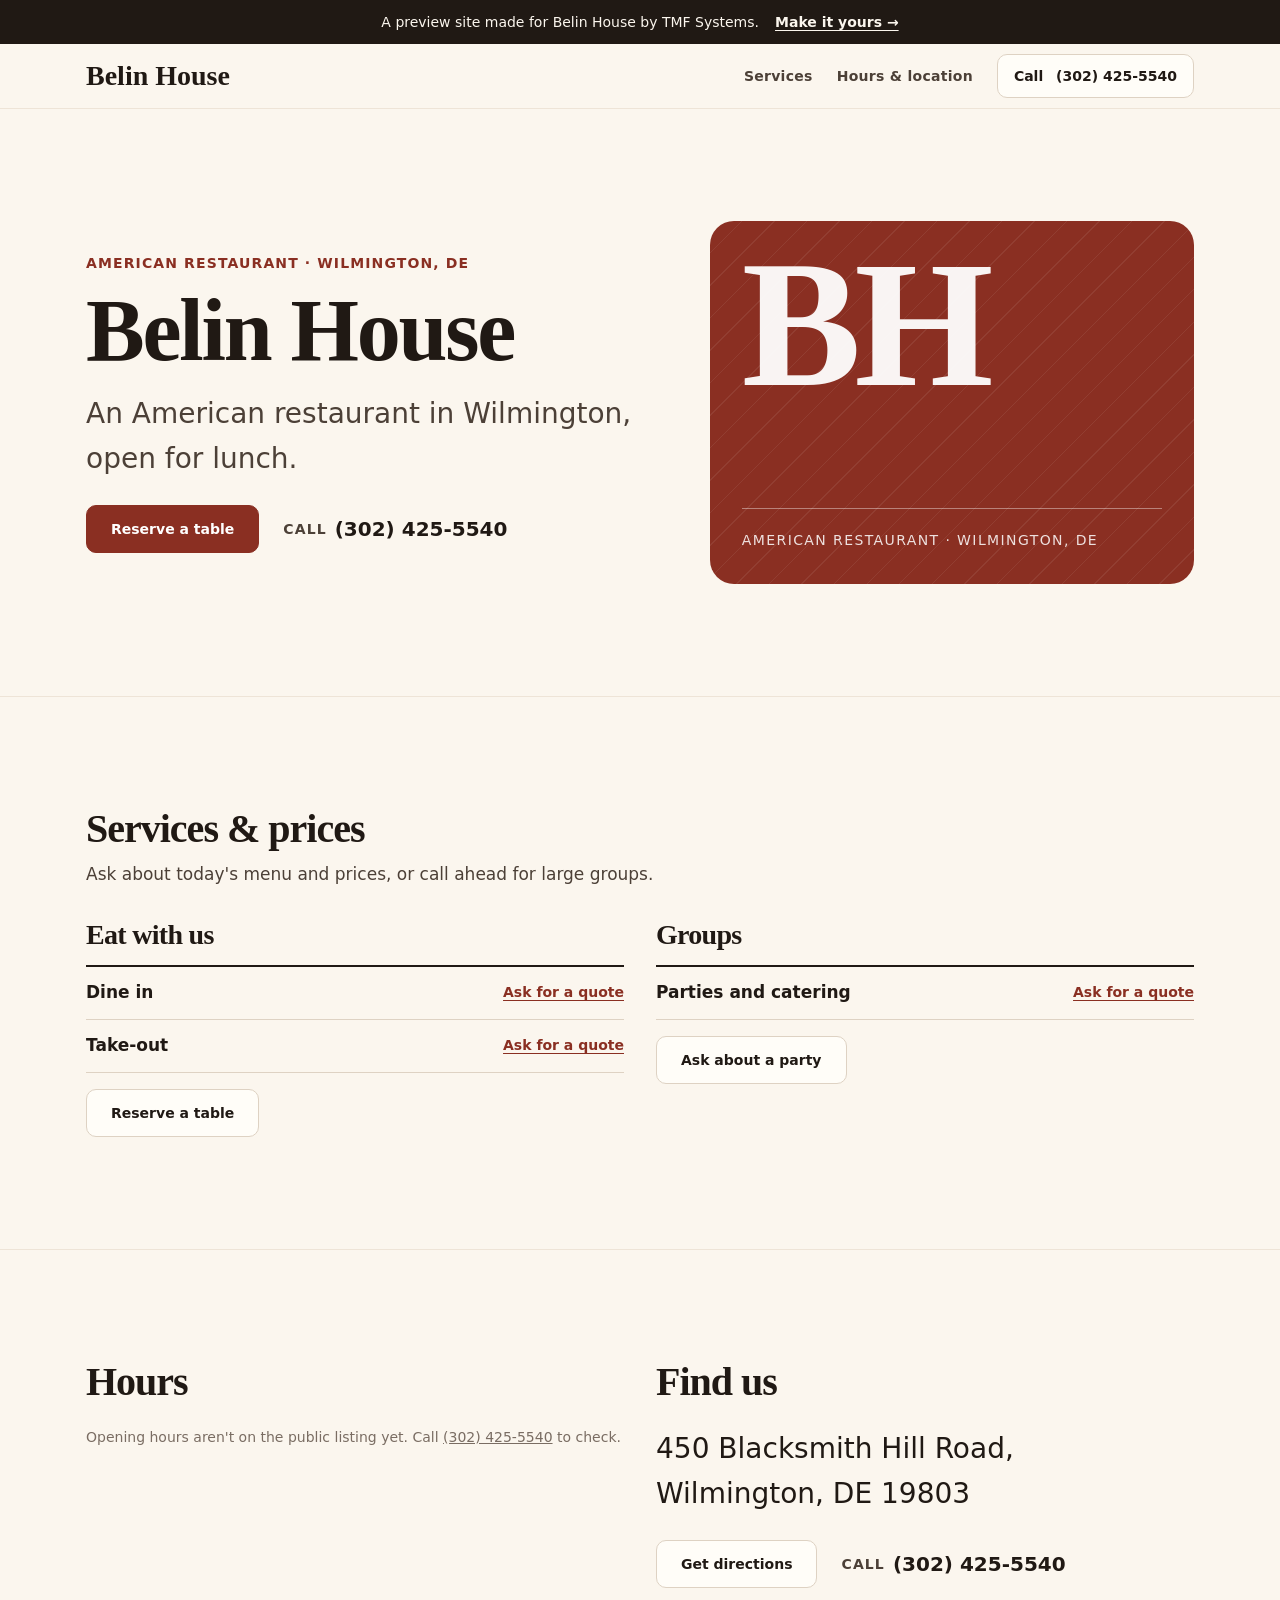
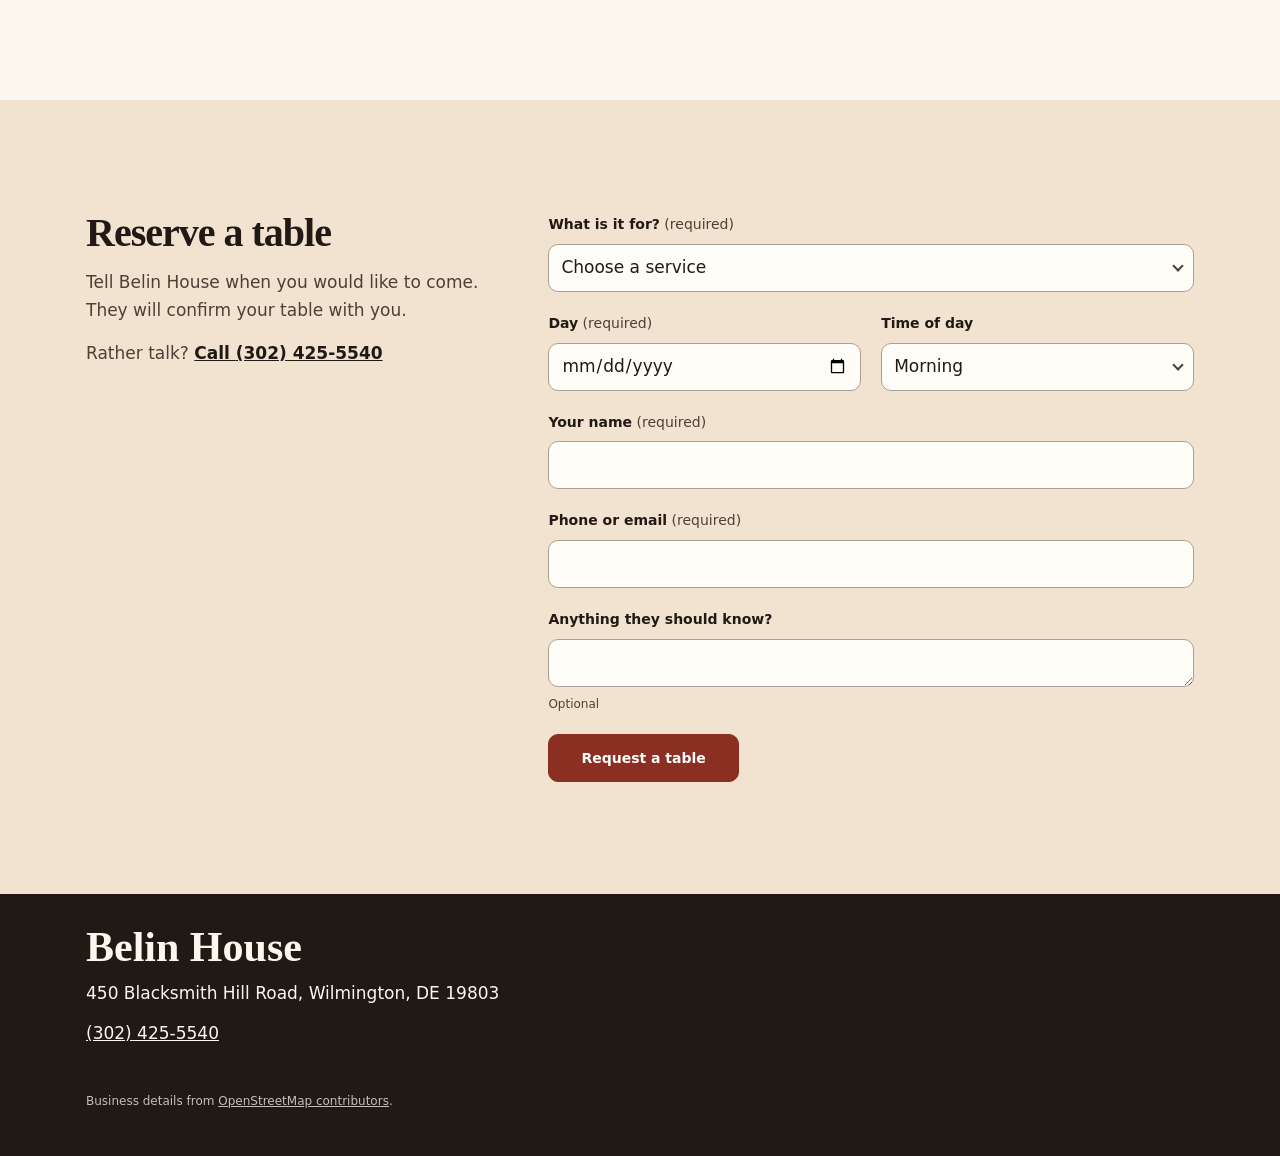
==== commit 4b880e66: "preview: belin-house-wilmington" ====
--- a/belin-house-wilmington/index.html
+++ b/belin-house-wilmington/index.html
@@ -4,9 +4,9 @@
     <meta charset="UTF-8" />
     <meta name="viewport" content="width=device-width, initial-scale=1.0" />
     <title>Belin House · American restaurant in Wilmington, DE</title>
-    <meta name="description" content="Belin House — An american restaurant in Wilmington. Call (302) 425-5540." />
+    <meta name="description" content="Belin House — An American restaurant in Wilmington, open for lunch. Call (302) 425-5540." />
     <meta property="og:title" content="Belin House" />
-    <meta property="og:description" content="Belin House — An american restaurant in Wilmington. Call (302) 425-5540." />
+    <meta property="og:description" content="Belin House — An American restaurant in Wilmington, open for lunch. Call (302) 425-5540." />
     <meta property="og:type" content="website" />
     <meta name="theme-color" content="#8a2f22" />
     <meta name="robots" content="noindex" />
@@ -15,7 +15,7 @@
     <link rel="stylesheet" crossorigin href="./assets/index-D8uFccmZ.css">
   </head>
   <body>
-    <div id="root"><div class="lb-preview" role="note"><span>A preview site made for <!-- -->Belin House<!-- --> by <!-- -->TMF Systems<!-- -->.</span><a href="mailto:tmfsystems@outlook.com?subject=My%20new%20site%3A%20Belin%20House">Make it yours →</a></div><header class="lb-header"><div class="lb-wrap lb-header-row"><a class="lb-brand" href="#top">Belin House</a><nav aria-label="Sections" class="lb-nav"><a href="#services">Services</a><a href="#visit">Hours &amp; location</a></nav><a class="dl-button lb-header-call" data-variant="secondary" href="tel:+13024255540" aria-label="Call (302) 425-5540">Call<span class="lb-num"> <!-- -->(302) 425-5540</span></a></div></header><main id="top"><section class="lb-hero no-photo" aria-labelledby="hero-title"><div class="lb-wrap lb-hero-grid"><div class="lb-hero-copy"><p class="lb-eyebrow">American restaurant<!-- --> · <!-- -->Wilmington, DE</p><h1 id="hero-title">Belin House</h1><p class="lb-lede">An american restaurant in Wilmington.</p><div class="lb-actions"><a class="dl-button" data-variant="primary" href="#book">Reserve a table</a><a class="lb-phone" href="tel:+13024255540"><span>Call</span> <!-- -->(302) 425-5540</a></div></div><div class="lb-hero-mark" aria-hidden="true"><span class="lb-monogram">BH</span><div class="lb-mark-facts"><small>American restaurant<!-- --> · <!-- -->Wilmington, DE</small></div></div></div></section><section id="services" class="lb-section" aria-labelledby="services-title"><div class="lb-wrap"><div class="lb-section-head"><h2 id="services-title">Services &amp; prices</h2><p class="lb-note">Ask about today&#x27;s menu and prices, or call ahead for large groups.</p></div><div class="lb-groups"><div class="lb-group"><h3>Eat with us</h3><ul class="lb-rows"><li><div><span class="lb-row-name">Dine in</span></div><a class="lb-quote" href="tel:+13024255540">Ask for a quote</a></li><li><div><span class="lb-row-name">Take-out</span></div><a class="lb-quote" href="tel:+13024255540">Ask for a quote</a></li></ul><a class="dl-button" data-variant="secondary" href="#book" data-service="Eat with us">Reserve a table</a></div><div class="lb-group"><h3>Groups</h3><ul class="lb-rows"><li><div><span class="lb-row-name">Parties and catering</span></div><a class="lb-quote" href="tel:+13024255540">Ask for a quote</a></li></ul><a class="dl-button" data-variant="secondary" href="#book" data-service="Groups">Ask about a party</a></div></div></div></section><section id="visit" class="lb-section lb-visit" aria-labelledby="visit-title"><div class="lb-wrap lb-visit-grid"><div><h2 id="visit-title">Hours</h2><p class="lb-missing">Opening hours aren&#x27;t on the public listing yet. <!-- -->Call <a href="tel:+13024255540">(302) 425-5540</a> to check.</p></div><div><h2>Find us</h2><p class="lb-address">450 Blacksmith Hill Road, Wilmington, DE 19803</p><div class="lb-actions"><a class="dl-button" data-variant="secondary" href="https://www.google.com/maps/search/?api=1&amp;query=Belin%20House%20450%20Blacksmith%20Hill%20Road%2C%20Wilmington%2C%20DE%2019803" target="_blank" rel="noopener">Get directions</a><a class="lb-phone" href="tel:+13024255540"><span>Call</span> <!-- -->(302) 425-5540</a></div></div></div></section><section id="book" class="lb-section lb-book" aria-labelledby="book-title"><div class="lb-wrap lb-book-grid"><div><h2 id="book-title">Reserve a table</h2><p>Tell Belin House when you would like to come. They will confirm your table with you.</p><p class="lb-fallback">Rather talk? <a href="tel:+13024255540">Call <!-- -->(302) 425-5540</a></p></div><form class="lb-form" noValidate=""><div class="dl-form-field" data-required=""><label for="_R_db_">What is it for?</label><div class="dl-select"><select id="_R_db_"><option value="" selected="">Choose a service</option><option>Dine in</option><option>Take-out</option><option>Parties and catering</option></select></div></div><div class="lb-form-pair"><div class="dl-form-field" data-required=""><label for="_R_4lb_">Day</label><input class="dl-input" type="date" id="_R_4lb_" value=""/></div><div class="dl-form-field"><label for="_R_8lb_">Time of day</label><div class="dl-select"><select id="_R_8lb_"><option selected="">Morning</option><option>Afternoon</option><option>Evening</option></select></div></div></div><div class="dl-form-field" data-required=""><label for="_R_tb_">Your name</label><input class="dl-input" autoComplete="name" id="_R_tb_" value=""/></div><div class="dl-form-field" data-required=""><label for="_R_15b_">Phone or email</label><input class="dl-input" autoComplete="tel" inputMode="tel" id="_R_15b_" value=""/></div><div class="dl-form-field"><label for="_R_1db_">Anything they should know?</label><textarea class="dl-textarea" rows="3" id="_R_1db_" aria-describedby="_R_1db_-hint"></textarea><p class="dl-form-field-hint" id="_R_1db_-hint">Optional</p></div><button class="dl-button" data-variant="primary" type="submit">Request a table</button></form></div></section></main><footer class="lb-footer"><div class="lb-wrap lb-footer-grid"><div><p class="lb-brand">Belin House</p><p>450 Blacksmith Hill Road, Wilmington, DE 19803</p><p><a href="tel:+13024255540">(302) 425-5540</a></p></div><p class="lb-sources">Business details from <span><a href="https://www.openstreetmap.org/way/1054022307" rel="noopener">OpenStreetMap contributors</a></span>.</p></div></footer><nav class="lb-sticky" aria-label="Quick actions"><a class="dl-button" data-variant="primary" href="#book">Reserve</a><a class="dl-button" data-variant="secondary" href="tel:+13024255540">Call</a></nav></div>
-    <script id="site-data" type="application/json">{"slug":"belin-house-wilmington","name":"Belin House","kind":"American restaurant","tagline":"An american restaurant in Wilmington.","area":"Wilmington, DE","theme":"cafe","accent":"#8a2f22","phone":"(302) 425-5540","address":{"street":"450 Blacksmith Hill Road","city":"Wilmington","region":"DE","postcode":"19803"},"geo":{"lat":39.778536,"lon":-75.576394},"hours":[],"openingHoursSpec":"11:00-15:00","services":[{"group":"Eat with us","items":[{"name":"Dine in"},{"name":"Take-out"}],"cta":"Reserve a table"},{"group":"Groups","items":[{"name":"Parties and catering"}],"cta":"Ask about a party"}],"servicesDrafted":true,"quoteNote":"Ask about today's menu and prices, or call ahead for large groups.","action":{"label":"Reserve a table","short":"Reserve","heading":"Reserve a table","intro":"Tell {name} when you would like to come. They will confirm your table with you.","submit":"Request a table","need":"What is it for?"},"reviews":[],"socials":[],"mode":"preview","claim":{"label":"Make it yours →","href":"mailto:tmfsystems@outlook.com?subject=My%20new%20site%3A%20Belin%20House","by":"TMF Systems"},"sources":[{"label":"OpenStreetMap contributors","url":"https://www.openstreetmap.org/way/1054022307"}],"builtAt":"2026-10-07"}</script>
+    <div id="root"><div class="lb-preview" role="note"><span>A preview site made for <!-- -->Belin House<!-- --> by <!-- -->TMF Systems<!-- -->.</span><a href="mailto:tmfsystems@outlook.com?subject=My%20new%20site%3A%20Belin%20House">Make it yours →</a></div><header class="lb-header"><div class="lb-wrap lb-header-row"><a class="lb-brand" href="#top">Belin House</a><nav aria-label="Sections" class="lb-nav"><a href="#services">Services</a><a href="#visit">Hours &amp; location</a></nav><a class="dl-button lb-header-call" data-variant="secondary" href="tel:+13024255540" aria-label="Call (302) 425-5540">Call<span class="lb-num"> <!-- -->(302) 425-5540</span></a></div></header><main id="top"><section class="lb-hero no-photo" aria-labelledby="hero-title"><div class="lb-wrap lb-hero-grid"><div class="lb-hero-copy"><p class="lb-eyebrow">American restaurant<!-- --> · <!-- -->Wilmington, DE</p><h1 id="hero-title">Belin House</h1><p class="lb-lede">An American restaurant in Wilmington, open for lunch.</p><div class="lb-actions"><a class="dl-button" data-variant="primary" href="#book">Reserve a table</a><a class="lb-phone" href="tel:+13024255540"><span>Call</span> <!-- -->(302) 425-5540</a></div></div><div class="lb-hero-mark" aria-hidden="true"><span class="lb-monogram">BH</span><div class="lb-mark-facts"><small>American restaurant<!-- --> · <!-- -->Wilmington, DE</small></div></div></div></section><section id="services" class="lb-section" aria-labelledby="services-title"><div class="lb-wrap"><div class="lb-section-head"><h2 id="services-title">Services &amp; prices</h2><p class="lb-note">Ask about today&#x27;s menu and prices, or call ahead for large groups.</p></div><div class="lb-groups"><div class="lb-group"><h3>Eat with us</h3><ul class="lb-rows"><li><div><span class="lb-row-name">Dine in</span></div><a class="lb-quote" href="tel:+13024255540">Ask for a quote</a></li><li><div><span class="lb-row-name">Take-out</span></div><a class="lb-quote" href="tel:+13024255540">Ask for a quote</a></li></ul><a class="dl-button" data-variant="secondary" href="#book" data-service="Eat with us">Reserve a table</a></div><div class="lb-group"><h3>Groups</h3><ul class="lb-rows"><li><div><span class="lb-row-name">Parties and catering</span></div><a class="lb-quote" href="tel:+13024255540">Ask for a quote</a></li></ul><a class="dl-button" data-variant="secondary" href="#book" data-service="Groups">Ask about a party</a></div></div></div></section><section id="visit" class="lb-section lb-visit" aria-labelledby="visit-title"><div class="lb-wrap lb-visit-grid"><div><h2 id="visit-title">Hours</h2><p class="lb-missing">Opening hours aren&#x27;t on the public listing yet. <!-- -->Call <a href="tel:+13024255540">(302) 425-5540</a> to check.</p></div><div><h2>Find us</h2><p class="lb-address">450 Blacksmith Hill Road, Wilmington, DE 19803</p><div class="lb-actions"><a class="dl-button" data-variant="secondary" href="https://www.google.com/maps/search/?api=1&amp;query=Belin%20House%20450%20Blacksmith%20Hill%20Road%2C%20Wilmington%2C%20DE%2019803" target="_blank" rel="noopener">Get directions</a><a class="lb-phone" href="tel:+13024255540"><span>Call</span> <!-- -->(302) 425-5540</a></div></div></div></section><section id="book" class="lb-section lb-book" aria-labelledby="book-title"><div class="lb-wrap lb-book-grid"><div><h2 id="book-title">Reserve a table</h2><p>Tell Belin House when you would like to come. They will confirm your table with you.</p><p class="lb-fallback">Rather talk? <a href="tel:+13024255540">Call <!-- -->(302) 425-5540</a></p></div><form class="lb-form" noValidate=""><div class="dl-form-field" data-required=""><label for="_R_db_">What is it for?</label><div class="dl-select"><select id="_R_db_"><option value="" selected="">Choose a service</option><option>Dine in</option><option>Take-out</option><option>Parties and catering</option></select></div></div><div class="lb-form-pair"><div class="dl-form-field" data-required=""><label for="_R_4lb_">Day</label><input class="dl-input" type="date" id="_R_4lb_" value=""/></div><div class="dl-form-field"><label for="_R_8lb_">Time of day</label><div class="dl-select"><select id="_R_8lb_"><option selected="">Morning</option><option>Afternoon</option><option>Evening</option></select></div></div></div><div class="dl-form-field" data-required=""><label for="_R_tb_">Your name</label><input class="dl-input" autoComplete="name" id="_R_tb_" value=""/></div><div class="dl-form-field" data-required=""><label for="_R_15b_">Phone or email</label><input class="dl-input" autoComplete="tel" inputMode="tel" id="_R_15b_" value=""/></div><div class="dl-form-field"><label for="_R_1db_">Anything they should know?</label><textarea class="dl-textarea" rows="3" id="_R_1db_" aria-describedby="_R_1db_-hint"></textarea><p class="dl-form-field-hint" id="_R_1db_-hint">Optional</p></div><button class="dl-button" data-variant="primary" type="submit">Request a table</button></form></div></section></main><footer class="lb-footer"><div class="lb-wrap lb-footer-grid"><div><p class="lb-brand">Belin House</p><p>450 Blacksmith Hill Road, Wilmington, DE 19803</p><p><a href="tel:+13024255540">(302) 425-5540</a></p></div><p class="lb-sources">Business details from <span><a href="https://www.openstreetmap.org/way/1054022307" rel="noopener">OpenStreetMap contributors</a></span>.</p></div></footer><nav class="lb-sticky" aria-label="Quick actions"><a class="dl-button" data-variant="primary" href="#book">Reserve</a><a class="dl-button" data-variant="secondary" href="tel:+13024255540">Call</a></nav></div>
+    <script id="site-data" type="application/json">{"slug":"belin-house-wilmington","name":"Belin House","kind":"American restaurant","tagline":"An American restaurant in Wilmington, open for lunch.","area":"Wilmington, DE","theme":"cafe","accent":"#8a2f22","phone":"(302) 425-5540","address":{"street":"450 Blacksmith Hill Road","city":"Wilmington","region":"DE","postcode":"19803"},"geo":{"lat":39.778536,"lon":-75.576394},"hours":[],"openingHoursSpec":"11:00-15:00","services":[{"group":"Eat with us","items":[{"name":"Dine in"},{"name":"Take-out"}],"cta":"Reserve a table"},{"group":"Groups","items":[{"name":"Parties and catering"}],"cta":"Ask about a party"}],"servicesDrafted":true,"quoteNote":"Ask about today's menu and prices, or call ahead for large groups.","action":{"label":"Reserve a table","short":"Reserve","heading":"Reserve a table","intro":"Tell {name} when you would like to come. They will confirm your table with you.","submit":"Request a table","need":"What is it for?"},"reviews":[],"socials":[],"mode":"preview","claim":{"label":"Make it yours →","href":"mailto:tmfsystems@outlook.com?subject=My%20new%20site%3A%20Belin%20House","by":"TMF Systems"},"sources":[{"label":"OpenStreetMap contributors","url":"https://www.openstreetmap.org/way/1054022307"}],"builtAt":"2026-10-07","rev":1791361213542}</script>
   </body>
 </html>
